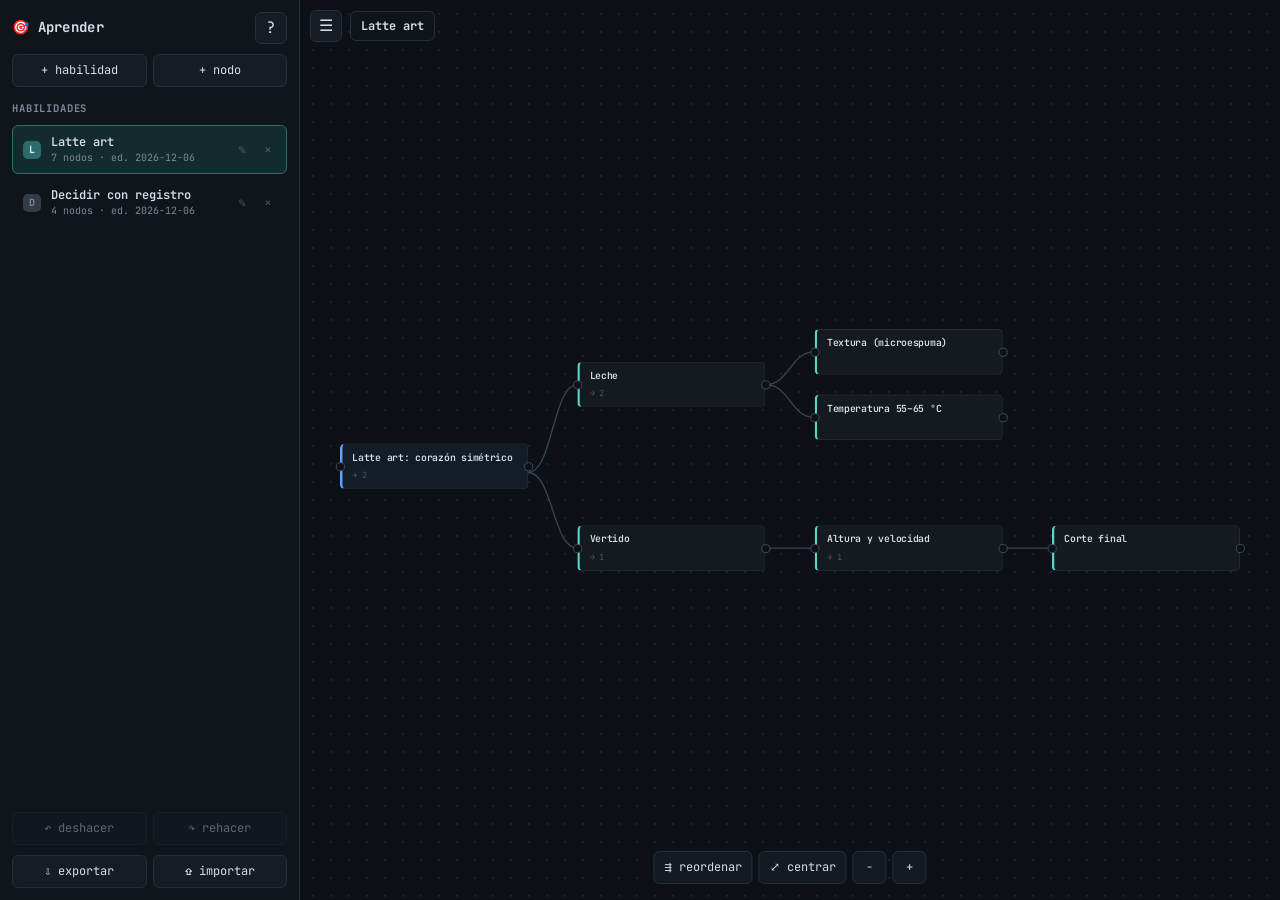
==== aprender/index.html @ 59ca0f67 "Aprender: rehecha como organizador de diagramas estilo Planes Se quita la lógica del método. Panel i" ====
<!doctype html>
<html lang="es">
<head>
<meta charset="utf-8">
<meta name="viewport" content="width=device-width, initial-scale=1, viewport-fit=cover">
<meta name="theme-color" content="#0d1117">
<meta name="description" content="Organizador de diagramas de habilidades">
<title>Aprender</title>
<link rel="preconnect" href="https://fonts.googleapis.com">
<link rel="preconnect" href="https://fonts.gstatic.com" crossorigin>
<link href="https://fonts.googleapis.com/css2?family=JetBrains+Mono:wght@400;500;600;700&display=swap" rel="stylesheet">
<meta name="apple-mobile-web-app-capable" content="yes">
<meta name="mobile-web-app-capable" content="yes">
<meta name="apple-mobile-web-app-title" content="Aprender">
<meta name="apple-mobile-web-app-status-bar-style" content="black-translucent">
<style>
:root {
  --bg: #0d1117; --panel: #10151c; --panel-2: #161c24; --card: #151a21; --input: #0b0f14;
  --line: #262e39; --line-2: #323c49; --text: #d6dde6; --muted: #7d8896; --faint: #4b5563;
  --accent: #58a6ff; --teal: #56d4c4; --danger: #f47067;
  --card-w: 230px; --card-h: 56px;
  color-scheme: dark;
}
* { box-sizing: border-box; -webkit-tap-highlight-color: transparent; }
html, body { margin: 0; height: 100%; }
body { background: var(--bg); color: var(--text); font: 12px/1.4 "JetBrains Mono", ui-monospace, SFMono-Regular, Menlo, monospace; overflow: hidden; }
button, select, input, textarea { font: inherit; color: inherit; }
[hidden] { display: none !important; }

.layout { display: flex; height: 100vh; height: 100dvh; }

/* ---------- panel lateral ---------- */
.side { width: 300px; flex: none; background: var(--panel); border-right: 1px solid var(--line); padding: 12px;
  padding-top: calc(12px + env(safe-area-inset-top, 0px)); display: flex; flex-direction: column; gap: 10px; overflow: hidden; }
.layout.side-collapsed .side { display: none; }
.side-head { display: flex; align-items: center; gap: 8px; }
.brand { font-weight: 700; font-size: 14px; flex: 1; letter-spacing: .02em; }
.row2 { display: grid; grid-template-columns: minmax(0, 1fr) minmax(0, 1fr); gap: 6px; }
.row2 .btn { width: 100%; overflow: hidden; text-overflow: ellipsis; }
.btn { background: var(--panel-2); border: 1px solid var(--line); border-radius: 6px; padding: 7px 10px; cursor: pointer; text-align: center; white-space: nowrap; }
.btn:hover { border-color: var(--line-2); background: #1b222c; }
.btn:disabled { opacity: .4; cursor: default; }
.btn.primary { background: #1f6feb; border-color: #1f6feb; color: #fff; }
.btn.primary.danger { background: #b62324; border-color: #b62324; }
.btn.sq { width: 34px; padding: 7px 0; }
.icon-btn { background: var(--panel-2); border: 1px solid var(--line); border-radius: 6px; width: 32px; height: 32px; cursor: pointer; font-size: 16px; flex: none; }
.sec { color: var(--muted); font-size: 10.5px; font-weight: 700; letter-spacing: .08em; text-transform: uppercase; margin-top: 4px; }

.skills { display: flex; flex-direction: column; gap: 4px; min-height: 80px; flex: 1; overflow-y: auto; }
.skill { display: flex; align-items: center; gap: 10px; padding: 8px 10px; border: 1px solid transparent; border-radius: 6px; cursor: pointer; }
.skill:hover { background: var(--panel-2); }
.skill.active { background: #132a2e; border-color: #2c6b6b; }
.skill .ic { width: 18px; height: 18px; flex: none; border-radius: 5px; display: grid; place-items: center; font-size: 10px; font-weight: 700; background: var(--line-2); color: var(--muted); }
.skill.active .ic { background: #2c6b6b; color: #dff; }
.skill .txt { min-width: 0; flex: 1; }
.skill .name { font-weight: 600; overflow: hidden; text-overflow: ellipsis; white-space: nowrap; }
.skill .sub { color: var(--muted); font-size: 10px; }
.skill .x { opacity: .55; background: none; border: 0; color: var(--muted); cursor: pointer; font-size: 13px; padding: 2px 4px; flex: none; }
.skill:hover .x { opacity: 1; }
.skill .x:hover { color: var(--text); }
.skill .del:hover { color: var(--danger); }
.no-skills { color: var(--muted); padding: 8px 2px; line-height: 1.6; }

/* ---------- lienzo ---------- */
.stage { position: relative; flex: 1; overflow: hidden; }
.canvas { position: absolute; inset: 0; overflow: hidden; touch-action: none; cursor: grab;
  background-color: var(--bg); background-image: radial-gradient(circle, #1c232c 1px, transparent 1.2px); }
.canvas.panning { cursor: grabbing; }
.world { position: absolute; left: 0; top: 0; transform-origin: 0 0; }
.cards { position: absolute; left: 0; top: 0; }
.wires { position: absolute; left: 0; top: 0; width: 1px; height: 1px; overflow: visible; pointer-events: none; }

.topbar { position: absolute; top: calc(10px + env(safe-area-inset-top, 0px)); left: 10px; right: 10px; display: flex; align-items: center; gap: 8px; z-index: 6; pointer-events: none; }
.topbar > * { pointer-events: auto; }
.cur-name { background: rgba(16,21,28,.92); border: 1px solid var(--line); border-radius: 6px; padding: 6px 10px; font-weight: 700; min-width: 0; overflow: hidden; text-overflow: ellipsis; white-space: nowrap; cursor: pointer; }
.topbar .help-btn { margin-left: auto; font-weight: 700; font-size: 14px; }

.wire .line { fill: none; stroke: #3a4452; stroke-width: 1.6; }
.wire .hit { fill: none; stroke: transparent; stroke-width: 16; pointer-events: stroke; cursor: pointer; }
.wire:hover .line { stroke: #6b7788; }
.wire.selected .line { stroke: var(--accent); stroke-width: 2.4; }
.temp { fill: none; stroke: var(--accent); stroke-width: 1.8; stroke-dasharray: 5 4; }

.card { position: absolute; width: var(--card-w); min-height: var(--card-h); background: var(--card); border: 1px solid var(--line);
  border-left: 3px solid var(--teal); border-radius: 6px; padding: 8px 12px 6px 12px; cursor: default; user-select: none; -webkit-user-select: none; }
.card:hover { border-color: var(--line-2); border-left-color: var(--teal); }
.card.root { border-left-color: var(--accent); background: #131c27; }
.card.selected { border-color: var(--accent) !important; box-shadow: 0 0 0 2px rgba(88,166,255,.45) !important; }
.card.drop { border-color: var(--accent) !important; box-shadow: 0 0 0 2px var(--accent) !important; }
.card.dragging { cursor: grabbing; z-index: 5; }
.title { display: block; font-weight: 600; font-size: 12px; line-height: 1.4; min-width: 0; outline: none; overflow-wrap: anywhere; }
.title[contenteditable="true"] { background: var(--input); border-radius: 3px; padding: 0 3px; margin: 0 -3px; box-shadow: 0 0 0 1px var(--accent); cursor: text; user-select: text; -webkit-user-select: text; }
.meta { display: flex; justify-content: flex-end; align-items: center; gap: 8px; margin-top: 5px; font-size: 10.5px; color: var(--muted); height: 16px; }
.meta .kids { margin-right: auto; color: var(--faint); }
.tools { display: flex; gap: 2px; opacity: 0; transition: opacity .1s; }
.card:hover .tools, .card.selected .tools { opacity: 1; }
.tools button { background: none; border: 0; color: var(--muted); cursor: pointer; padding: 0 3px; font-size: 12px; }
.tools button:hover { color: var(--text); }
.tools button[data-act="del"]:hover { color: var(--danger); }
.port { position: absolute; top: 50%; width: 11px; height: 11px; margin-top: -5.5px; border-radius: 50%; background: var(--bg); border: 1.5px solid #4b5563; cursor: crosshair; }
.port::after { content: ""; position: absolute; inset: -9px; border-radius: 50%; }
.port.out { right: -6.5px; }
.port.in { left: -8px; }
.port:hover { border-color: var(--accent); background: var(--accent); }

.empty { position: absolute; inset: 0; display: grid; place-items: center; color: var(--faint); pointer-events: none; text-align: center; padding: 16px; line-height: 1.7; }
.toolbar { position: absolute; bottom: calc(16px + env(safe-area-inset-bottom, 0px)); left: 50%; transform: translateX(-50%); display: flex; gap: 6px; z-index: 3; }
.toolbar .btn { background: #141a22; }
.toolbar .btn.primary { background: #b62324; }
.toast { position: absolute; top: calc(56px + env(safe-area-inset-top, 0px)); left: 50%; transform: translate(-50%, -8px); background: #1f2630; border: 1px solid var(--line-2); border-radius: 6px;
  padding: 7px 12px; opacity: 0; pointer-events: none; transition: opacity .15s, transform .15s; z-index: 7; max-width: calc(100% - 32px); }
.toast.show { opacity: 1; transform: translate(-50%, 0); }

/* ---------- ventanas ---------- */
.ask { position: fixed; inset: 0; z-index: 50; background: rgba(0,0,0,.55); display: flex; align-items: flex-start; justify-content: center; padding: 18vh 16px 16px; }
.ask-box { width: min(400px, 100%); max-height: 76vh; overflow-y: auto; background: var(--panel); border: 1px solid var(--line-2); border-radius: 10px; padding: 16px; display: flex; flex-direction: column; gap: 12px; box-shadow: 0 20px 60px rgba(0,0,0,.5); }
.ask-title { font-weight: 600; line-height: 1.5; }
.ask-text { color: var(--muted); line-height: 1.6; }
.ask input, .ask textarea { background: var(--input); border: 1px solid var(--line-2); border-radius: 6px; padding: 10px; font-size: 16px; width: 100%; }
.ask textarea { min-height: 200px; font-size: 11px; resize: vertical; }
.ask input:focus, .ask textarea:focus { outline: none; border-color: var(--accent); }
.ask-btns { display: flex; justify-content: flex-end; gap: 8px; flex-wrap: wrap; }
.help { margin: 0; padding-left: 0; list-style: none; color: var(--muted); line-height: 1.6; font-size: 11.5px; display: grid; gap: 4px; }
.help b { color: var(--text); }

.only-mobile { display: none; }
@media (max-width: 800px) {
  .only-mobile { display: inline-block; }
  .side { position: fixed; inset: 0; z-index: 10; width: 100%; padding: 14px 16px; padding-top: calc(14px + env(safe-area-inset-top, 0px));
    transform: translateX(-100%); transition: transform .2s; box-shadow: 0 0 40px rgba(0,0,0,.5); }
  .layout.side-collapsed .side { display: flex; }
  .side.open { transform: none; }
  .tools { opacity: 1; }
  .skill .x { opacity: 1; font-size: 15px; padding: 4px 6px; }
  .skill { padding: 11px 10px; }
  .btn { padding: 10px 12px; }
  .btn.sq { width: 42px; }
  .icon-btn { width: 40px; height: 40px; }
  .cur-name { padding: 10px 12px; }
  .tools button { font-size: 15px; padding: 0 6px; }
}
</style>
</head>
<body>
<div class="layout" id="layoutEl">
  <aside class="side" id="side">
    <div class="side-head">
      <span class="brand">🎯 Aprender</span>
      <button class="icon-btn" data-help aria-label="Ayuda" title="Ayuda">?</button>
      <button class="icon-btn only-mobile" id="closeSide" aria-label="Cerrar panel">×</button>
    </div>
    <div class="row2">
      <button class="btn" id="newSkill">+ habilidad</button>
      <button class="btn" id="newNode">+ nodo</button>
    </div>
    <div class="sec">Habilidades</div>
    <div class="skills" id="skills"></div>
    <div class="row2">
      <button class="btn" id="undo" title="Ctrl+Z">↶ deshacer</button>
      <button class="btn" id="redo" title="Ctrl+Y">↷ rehacer</button>
    </div>
    <div class="row2">
      <button class="btn" id="exportBtn">⇩ exportar</button>
      <button class="btn" id="importBtn">⇧ importar</button>
    </div>
  </aside>
  <div class="stage">
    <div class="topbar">
      <button class="icon-btn" id="openSide" aria-label="Mostrar u ocultar el panel" title="Mostrar / ocultar panel">☰</button>
      <span class="cur-name" id="curName" title="Renombrar"></span>
      <button class="icon-btn help-btn only-mobile" data-help aria-label="Ayuda">?</button>
    </div>
    <main class="canvas" id="canvas">
      <div class="world" id="world">
        <svg class="wires" id="wires" xmlns="http://www.w3.org/2000/svg"></svg>
        <div class="cards" id="cards"></div>
      </div>
      <div class="empty" id="empty" hidden><p></p></div>
      <div class="toolbar" id="toolbar">
        <button class="btn" id="layout" title="Acomoda los nodos en columnas según sus conexiones">⇶ reordenar</button>
        <button class="btn" id="fit" title="Ver todo">⤢ centrar</button>
        <button class="btn sq" id="zoomOut" aria-label="Alejar">−</button>
        <button class="btn sq" id="zoomIn" aria-label="Acercar">+</button>
      </div>
      <div class="toolbar" id="wireBar" hidden>
        <button class="btn primary" id="wireDel">× quitar conexión</button>
        <button class="btn" id="wireCancel">cancelar</button>
      </div>
    </main>
    <div class="toast" id="toast"></div>
  </div>
</div>

<div class="ask" id="ask" hidden>
  <div class="ask-box" role="dialog" aria-modal="true" aria-labelledby="askTitle">
    <div class="ask-title" id="askTitle"></div>
    <div class="ask-text" id="askText" hidden></div>
    <input type="text" id="askInput" maxlength="120">
    <textarea id="askArea" readonly hidden></textarea>
    <div class="ask-btns">
      <button type="button" class="btn" id="askCancel">cancelar</button>
      <button type="button" class="btn" id="askAlt" hidden></button>
      <button type="button" class="btn primary" id="askOk">aceptar</button>
    </div>
  </div>
</div>

<div class="ask" id="helpDlg" hidden>
  <div class="ask-box">
    <div class="ask-title">Cómo se usa</div>
    <ul class="help">
      <li>Cada <b>habilidad</b> del panel izquierdo es un diagrama. Tocala para verla.</li>
      <li><b>Nodos</b> = cards. Una línea A → B conecta A con B.</li>
      <li>Arrastrá el <b>puerto ●</b> del borde derecho a otra card = conectarlas · a un lugar vacío = nuevo nodo conectado.</li>
      <li>Arrastrá el <b>puerto de entrada</b> (borde izquierdo) = reconectar a otra card · a vacío = quitar la conexión.</li>
      <li>Tocá una <b>línea</b> = seleccionarla para quitarla.</li>
      <li>Arrastrá la <b>card</b> = moverla · <b>Shift + arrastrar</b> = mover con todo lo que sale de ella.</li>
      <li><b>Doble clic</b> = crear nodo / renombrar · <b>✎</b> renombrar · <b>+</b> nodo conectado · <b>×</b> borrar.</li>
      <li>Arrastrá el fondo = mover · rueda o dos dedos = zoom · <b>⇶ reordenar</b> acomoda todo en columnas.</li>
      <li>Teclado: <b>Tab</b> nuevo nodo conectado · <b>Supr</b> borrar · <b>Enter</b> renombrar · <b>Ctrl+Z / Ctrl+Y</b>.</li>
      <li>Los datos quedan en este navegador. Usá <b>exportar</b> para guardar una copia en JSON.</li>
    </ul>
    <div class="ask-btns"><button type="button" class="btn primary" id="helpClose">entendido</button></div>
  </div>
</div>
<input type="file" id="fileIn" accept="application/json,.json" hidden>

<script>
// Aprender: organizador de diagramas de habilidades (basado en el mapa de Planes).
// Cada habilidad es un lienzo con cards (nodos) y conexiones A→B.
// Los datos quedan en este navegador (localStorage); exportar/importar en JSON.
(function(){
"use strict";

var KEY = "aprender-v2";
var W = 230, H = 56;      // tamaño de la card (igual que --card-w / --card-h)
var GX = 60, GY = 18;     // separación entre columnas / filas al reordenar
var GRID = 10;

var $ = function(id){ return document.getElementById(id); };
var canvas = $("canvas"), world = $("world"), wiresEl = $("wires"), cardsEl = $("cards");

var state = load();
var hist = [], fut = [];
var sel = null;          // {node: id} | {dep: {from, to}}
var els = {};            // id de nodo → elemento de la card
var drag = null, pinch = null, pointers = {}, tempWire = null, editing = null;

// ---------- datos ----------
function uid(){ return Date.now().toString(36) + Math.random().toString(36).slice(2, 7); }

function newSkillObj(name){ return { id: uid(), name: name, updated: Date.now(), nodes: [], deps: [], view: { x: 60, y: 120, z: 1 } }; }

function demo(){
  function sk(name, list, links){
    var s = newSkillObj(name), by = {};
    list.forEach(function(x){ var n = { id: uid(), title: x[1], x: x[2], y: x[3] }; s.nodes.push(n); by[x[0]] = n; });
    links.forEach(function(l){ s.deps.push({ from: by[l[0]].id, to: by[l[1]].id }); });
    return s;
  }
  var latte = sk("Latte art", [
    ["la", "Latte art: corazón simétrico", 0, 140],
    ["le", "Leche", 290, 40], ["ve", "Vertido", 290, 240],
    ["te", "Textura (microespuma)", 580, 0], ["tp", "Temperatura 55–65 °C", 580, 80],
    ["al", "Altura y velocidad", 580, 240], ["co", "Corte final", 870, 240]
  ], [["la","le"],["la","ve"],["le","te"],["le","tp"],["ve","al"],["al","co"]]);
  var dec = sk("Decidir con registro", [
    ["d", "Decidir con registro", 0, 60],
    ["de", "Detectar decisiones importantes", 290, 0], ["fo", "Formato de la predicción", 290, 100],
    ["re", "Revisión mensual", 580, 50]
  ], [["d","de"],["d","fo"],["de","re"],["fo","re"]]);
  return [latte, dec];
}

function load(){
  try {
    var s = JSON.parse(localStorage.getItem(KEY));
    if(s && Array.isArray(s.skills)) return s;
  } catch(e){}
  var skills = demo();
  return { skills: skills, current: skills[0].id };
}
function save(){ try { localStorage.setItem(KEY, JSON.stringify(state)); } catch(e){} }

function cur(){
  for(var i = 0; i < state.skills.length; i++) if(state.skills[i].id === state.current) return state.skills[i];
  return null;
}
function byId(p, id){
  for(var i = 0; i < p.nodes.length; i++) if(p.nodes[i].id === id) return p.nodes[i];
  return null;
}
function prereqs(p, id){ return p.deps.filter(function(d){ return d.to === id; }).map(function(d){ return d.from; }); }
function dependents(p, id){ return p.deps.filter(function(d){ return d.from === id; }).map(function(d){ return d.to; }); }

function reaches(p, a, b){
  var seen = {}, stack = [a];
  while(stack.length){
    var n = stack.pop();
    if(n === b) return true;
    if(seen[n]) continue;
    seen[n] = 1;
    dependents(p, n).forEach(function(x){ stack.push(x); });
  }
  return false;
}
function descendants(p, id){
  var out = {}, stack = [id];
  while(stack.length){
    var n = stack.pop();
    if(out[n]) continue;
    out[n] = 1;
    dependents(p, n).forEach(function(x){ stack.push(x); });
  }
  return Object.keys(out);
}
function addDep(p, from, to){
  if(from === to) return false;
  if(p.deps.some(function(d){ return d.from === from && d.to === to; })){ toast("Esa conexión ya existe"); return false; }
  if(reaches(p, to, from)){ toast("Eso crearía un ciclo"); return false; }
  p.deps.push({ from: from, to: to });
  return true;
}
function removeDep(p, from, to){ p.deps = p.deps.filter(function(d){ return !(d.from === from && d.to === to); }); }

function overlaps(p, x, y, skip){ return p.nodes.some(function(t){ return t.id !== skip && Math.abs(t.x - x) < W && Math.abs(t.y - y) < H + 4; }); }
function freeSpot(p, x, y){ var i = 0; while(overlaps(p, x, y) && i++ < 200) y += H + GY; return { x: x, y: y }; }
function snap(v){ return Math.round(v / GRID) * GRID; }
function makeNode(p, x, y, title){
  var s = freeSpot(p, snap(x), snap(y));
  var t = { id: uid(), title: title || "Nuevo nodo", x: s.x, y: s.y };
  p.nodes.push(t);
  return t;
}
function cardH(id){ var el = els[id]; return (el && el.offsetHeight) || H; }

// ---------- historial ----------
function snapshot(){ return JSON.stringify({ skills: state.skills, current: state.current }); }
function pushHist(s){ hist.push(s || snapshot()); if(hist.length > 200) hist.shift(); fut = []; }
function restore(s){ var o = JSON.parse(s); state.skills = o.skills; state.current = o.current; sel = null; save(); renderAll(); }
function undo(){ if(!hist.length) return; fut.push(snapshot()); restore(hist.pop()); }
function redo(){ if(!fut.length) return; hist.push(snapshot()); restore(fut.pop()); }
function change(fn){
  var before = snapshot(), p = cur();
  if(fn(p) === false) return;
  pushHist(before);
  p = cur();
  if(p) p.updated = Date.now();
  save();
  renderAll();
}

// ---------- vista ----------
function view(){ var p = cur(); return p ? p.view : { x: 0, y: 0, z: 1 }; }
function applyView(){
  var v = view();
  world.style.transform = "translate(" + v.x + "px," + v.y + "px) scale(" + v.z + ")";
  var g = 22 * v.z;
  canvas.style.backgroundSize = g + "px " + g + "px";
  canvas.style.backgroundPosition = v.x + "px " + v.y + "px";
}
function toWorld(cx, cy){ var r = canvas.getBoundingClientRect(), v = view(); return { x: (cx - r.left - v.x) / v.z, y: (cy - r.top - v.y) / v.z }; }
function zoomAt(cx, cy, factor){
  var p = cur(); if(!p) return;
  var v = p.view, r = canvas.getBoundingClientRect();
  var nz = Math.min(2.5, Math.max(0.2, v.z * factor));
  var sx = cx - r.left, sy = cy - r.top;
  v.x = sx - (sx - v.x) * nz / v.z;
  v.y = sy - (sy - v.y) * nz / v.z;
  v.z = nz;
  applyView();
  saveSoon();
}
var saveTimer;
function saveSoon(){ clearTimeout(saveTimer); saveTimer = setTimeout(save, 300); }
function fit(){
  var p = cur(); if(!p || !p.nodes.length) return;
  var r = canvas.getBoundingClientRect();
  var minX = Infinity, minY = Infinity, maxX = -Infinity, maxY = -Infinity;
  p.nodes.forEach(function(t){
    minX = Math.min(minX, t.x); minY = Math.min(minY, t.y);
    maxX = Math.max(maxX, t.x + W); maxY = Math.max(maxY, t.y + cardH(t.id));
  });
  var pad = 40;
  var z = Math.min(1.2, (r.width - pad * 2) / (maxX - minX), (r.height - pad * 2 - 110) / (maxY - minY));
  z = Math.max(0.45, z);   // en pantallas chicas mejor legible que completo
  p.view.z = z;
  // si no entra a lo ancho, arranca desde la izquierda (donde empieza el diagrama)
  p.view.x = Math.max(pad - minX * z, (r.width - (maxX - minX) * z) / 2 - minX * z);
  p.view.y = (r.height - (maxY - minY) * z) / 2 - minY * z;
  applyView();
  save();
}

// ---------- reordenar (auto-layout) ----------
function layout(p){
  var level = {}, order = [], indeg = {};
  p.nodes.forEach(function(t){ indeg[t.id] = 0; level[t.id] = 0; });
  p.deps.forEach(function(d){ if(indeg[d.to] !== undefined) indeg[d.to]++; });
  var queue = p.nodes.filter(function(t){ return !indeg[t.id]; })
    .sort(function(a, b){ return a.y - b.y || a.x - b.x; }).map(function(t){ return t.id; });
  while(queue.length){
    var n = queue.shift();
    order.push(n);
    dependents(p, n).forEach(function(k){
      level[k] = Math.max(level[k], level[n] + 1);
      if(--indeg[k] === 0) queue.push(k);
    });
  }
  var cols = [];
  order.forEach(function(id){ (cols[level[id]] = cols[level[id]] || []).push(id); });
  // Cada columna se ordena por la fila promedio de lo que la conecta (baricentro), así se cruzan poco.
  var row = {}, rootRow = 0;
  cols.forEach(function(col, li){
    var items = col.map(function(id){
      var pre = prereqs(p, id).filter(function(x){ return row[x] !== undefined; });
      var want = pre.length ? pre.reduce(function(s, x){ return s + row[x]; }, 0) / pre.length : null;
      return { id: id, want: want, y: byId(p, id).y };
    });
    if(li === 0){
      items.forEach(function(it){ row[it.id] = rootRow; rootRow += Math.max(1, branchWidth(p, it.id)); });
      return;
    }
    items.sort(function(a, b){ return a.want - b.want || a.y - b.y; });
    var last = -Infinity;
    items.forEach(function(it){ var r = Math.max(Math.round(it.want * 2) / 2, last + 1); row[it.id] = r; last = r; });
  });
  var pitch = Math.max.apply(null, [H].concat(p.nodes.map(function(t){ return cardH(t.id); }))) + GY;
  var x0 = Infinity, y0 = Infinity;
  p.nodes.forEach(function(t){ x0 = Math.min(x0, t.x); y0 = Math.min(y0, t.y); });
  p.nodes.forEach(function(t){ t.x = snap(x0 + level[t.id] * (W + GX)); t.y = snap(y0 + row[t.id] * pitch); });
}
function branchWidth(p, id){
  var depth = {}, count = {};
  (function walk(n, d){
    if(depth[n] !== undefined && depth[n] >= d) return;
    depth[n] = d;
    dependents(p, n).forEach(function(k){ walk(k, d + 1); });
  })(id, 0);
  Object.keys(depth).forEach(function(k){ count[depth[k]] = (count[depth[k]] || 0) + 1; });
  return Math.max.apply(null, Object.keys(count).map(function(k){ return count[k]; }));
}

// ---------- dibujo ----------
function isSelNode(id){ return sel && sel.node === id; }
function isSelDep(d){ return sel && sel.dep && sel.dep.from === d.from && sel.dep.to === d.to; }

function renderAll(){
  renderSkills();
  renderCards();
  renderWires();
  applyView();
  var p = cur();
  $("undo").disabled = !hist.length;
  $("redo").disabled = !fut.length;
  $("newNode").disabled = !p;
  $("layout").disabled = $("fit").disabled = !p || !p.nodes.length;
  $("curName").textContent = p ? p.name : "";
  $("curName").hidden = !p;
  renderWireBar();
}

function renderCards(){
  var p = cur();
  cardsEl.innerHTML = "";
  els = {};
  $("empty").hidden = !!(p && p.nodes.length);
  $("empty").firstElementChild.textContent = p
    ? "Doble clic (o «+ nodo») para crear el primer nodo."
    : "Creá una habilidad con «+ habilidad».";
  if(!p) return;
  p.nodes.forEach(function(t){
    var kids = dependents(p, t.id).length;
    var c = document.createElement("div");
    c.className = "card" + (!prereqs(p, t.id).length && kids ? " root" : "") + (isSelNode(t.id) ? " selected" : "");
    c.dataset.id = t.id;
    c.style.left = t.x + "px";
    c.style.top = t.y + "px";
    c.innerHTML =
      '<span class="port in" data-port="in" title="Arrastrá para reconectar o quitar la conexión"></span>' +
      '<span class="title"></span>' +
      '<div class="meta">' + (kids ? '<span class="kids" title="Nodos conectados">→ ' + kids + '</span>' : '') +
        '<span class="tools"><button data-act="edit" title="Renombrar">✎</button><button data-act="child" title="Nuevo nodo conectado (Tab)">+</button><button data-act="del" title="Borrar (Supr)">×</button></span>' +
      '</div>' +
      '<span class="port out" data-port="out" title="Arrastrá para conectar"></span>';
    c.querySelector(".title").textContent = t.title;
    c.title = t.title;
    cardsEl.appendChild(c);
    els[t.id] = c;
  });
}

function wirePath(x1, y1, x2, y2){
  var dx = Math.max(30, Math.abs(x2 - x1) / 2);
  return "M" + x1 + "," + y1 + " C" + (x1 + dx) + "," + y1 + " " + (x2 - dx) + "," + y2 + " " + x2 + "," + y2;
}
function renderWires(){
  var p = cur(), html = "";
  if(p){
    p.deps.forEach(function(d){
      if(drag && drag.kind === "wire" && drag.hide && drag.hide.from === d.from && drag.hide.to === d.to) return;
      var a = byId(p, d.from), b = byId(p, d.to);
      if(!a || !b) return;
      var path = wirePath(a.x + W, a.y + cardH(a.id) / 2, b.x, b.y + cardH(b.id) / 2);
      html += '<g class="wire' + (isSelDep(d) ? " selected" : "") + '" data-from="' + d.from + '" data-to="' + d.to + '"><path class="hit" d="' + path + '"/><path class="line" d="' + path + '"/></g>';
    });
  }
  if(tempWire) html += '<path class="temp" d="' + tempWire + '"/>';
  wiresEl.innerHTML = html;
}
function renderWireBar(){
  var on = !!(sel && sel.dep);
  $("wireBar").hidden = !on;
  $("toolbar").hidden = on;
}

// ---------- panel lateral: habilidades ----------
function renderSkills(){
  var list = $("skills");
  list.innerHTML = "";
  if(!state.skills.length){ list.innerHTML = '<div class="no-skills">Todavía no hay habilidades.<br>Creá una con «+ habilidad».</div>'; return; }
  state.skills.slice().sort(function(a, b){ return b.updated - a.updated; }).forEach(function(p){
    var el = document.createElement("div");
    el.className = "skill" + (p.id === state.current ? " active" : "");
    el.innerHTML = '<span class="ic"></span><div class="txt"><div class="name"></div>' +
      '<div class="sub">' + p.nodes.length + " nodo" + (p.nodes.length === 1 ? "" : "s") + " · ed. " + new Date(p.updated).toISOString().slice(0, 10) + "</div></div>" +
      '<button class="x ren" title="Renombrar">✎</button><button class="x del" title="Borrar">×</button>';
    el.querySelector(".ic").textContent = (p.name.trim()[0] || "?").toUpperCase();
    el.querySelector(".name").textContent = p.name;
    el.addEventListener("click", function(e){
      if(e.target.closest(".ren")){ renameSkill(p); return; }
      if(e.target.closest(".del")){
        ask({ title: "¿Borrar la habilidad «" + p.name + "» y todo su diagrama?", ok: "borrar", danger: true }, function(){
          change(function(){
            state.skills = state.skills.filter(function(x){ return x.id !== p.id; });
            if(state.current === p.id) state.current = state.skills[0] ? state.skills[0].id : null;
          });
        });
        return;
      }
      closeSideMobile();
      if(state.current !== p.id){ state.current = p.id; sel = null; save(); renderAll(); if(!p.fitted){ p.fitted = true; fit(); } }
    });
    el.addEventListener("dblclick", function(e){ if(!e.target.closest(".x")) renameSkill(p); });
    list.appendChild(el);
  });
}
function newSkill(){
  closeSideMobile();
  ask({ title: "Nueva habilidad", input: "", placeholder: "Ej. Latte art, Inglés oral, Dibujo", ok: "crear" }, function(name){
    change(function(){
      var p = newSkillObj(name);
      p.fitted = true;
      state.skills.push(p);
      state.current = p.id;
      var r = canvas.getBoundingClientRect(), v = p.view;
      var t = makeNode(p, (r.width / 2 - v.x) / v.z - W / 2, (r.height / 2 - v.y) / v.z - H / 2, name);
      sel = { node: t.id };
    });
  });
}
function renameSkill(p){
  ask({ title: "Renombrar habilidad", input: p.name, ok: "guardar" }, function(name){
    if(name !== p.name) change(function(){ p.name = name; });
  });
}

// ---------- edición del título ----------
function startEdit(id){
  var c = els[id], span = c && c.querySelector(".title");
  if(!span) return;
  var p = cur(), t = byId(p, id);
  editing = id;
  span.contentEditable = "true";
  span.focus();
  var r = document.createRange(); r.selectNodeContents(span);
  var s = getSelection(); s.removeAllRanges(); s.addRange(r);
  var done = false;
  function finish(ok){
    if(done) return; done = true;
    editing = null;
    var v = span.textContent.replace(/\s+/g, " ").trim();
    span.contentEditable = "false";
    if(ok && v && v !== t.title) change(function(){ t.title = v; });
    else { renderCards(); renderWires(); }
  }
  span.addEventListener("keydown", function(e){
    e.stopPropagation();
    if(e.key === "Enter"){ e.preventDefault(); finish(true); }
    else if(e.key === "Escape"){ e.preventDefault(); finish(false); }
  });
  span.addEventListener("blur", function(){ finish(true); });
}

// ---------- acciones ----------
function select(s){
  sel = s;
  Object.keys(els).forEach(function(k){ els[k].classList.toggle("selected", isSelNode(k)); });
  renderWires();
  renderWireBar();
}
function newChild(id){
  var p = cur(), parent = byId(p, id); if(!parent) return;
  var t;
  change(function(){
    var ys = dependents(p, id).map(function(k){ return byId(p, k).y; });
    var y = ys.length ? Math.max.apply(null, ys) + H + GY : parent.y;
    t = makeNode(p, parent.x + W + GX, y);
    p.deps.push({ from: id, to: t.id });
    sel = { node: t.id };
  });
  if(t){ ensureVisible(t); startEdit(t.id); }
}
function deleteSelected(){
  if(!sel) return;
  if(sel.node){
    var id = sel.node;
    change(function(p){
      p.nodes = p.nodes.filter(function(t){ return t.id !== id; });
      p.deps = p.deps.filter(function(d){ return d.from !== id && d.to !== id; });
      sel = null;
    });
  } else if(sel.dep){
    var d = sel.dep;
    change(function(p){ removeDep(p, d.from, d.to); sel = null; });
    toast("Conexión quitada");
  }
}
function ensureVisible(t){
  var r = canvas.getBoundingClientRect(), v = view();
  var sx = t.x * v.z + v.x, sy = t.y * v.z + v.y, m = 40;
  if(sx < m) v.x += m - sx;
  if(sx + W * v.z > r.width - m) v.x -= sx + W * v.z - (r.width - m);
  if(sy < m + 50) v.y += m + 50 - sy;
  if(sy + H * v.z > r.height - 80) v.y -= sy + H * v.z - (r.height - 80);
  applyView();
}
var toastTimer;
function toast(msg){
  var el = $("toast");
  el.textContent = msg;
  el.classList.add("show");
  clearTimeout(toastTimer);
  toastTimer = setTimeout(function(){ el.classList.remove("show"); }, 2200);
}

// ---------- puntero: mover, conectar, pan, pinch ----------
var lastTap = null;   // doble toque en el celular (dblclick no siempre llega)
canvas.addEventListener("pointerdown", function(e){
  if(e.button !== 0 && e.pointerType === "mouse") return;
  var p = cur(); if(!p) return;
  if(editing){ if(!e.target.closest(".title[contenteditable=true]")) document.activeElement.blur(); else return; }
  pointers[e.pointerId] = { x: e.clientX, y: e.clientY };
  var ids = Object.keys(pointers);
  if(ids.length === 2){
    var a = pointers[ids[0]], b = pointers[ids[1]];
    pinch = { d: Math.hypot(a.x - b.x, a.y - b.y) };
    drag = null; tempWire = null; renderWires();
    return;
  }
  var t = e.target;
  if(t.closest("[data-act]") || t.closest(".toolbar")) return;
  var card = t.closest(".card"), port = t.closest(".port"), wire = t.closest(".wire");
  var base = { sx: e.clientX, sy: e.clientY, moved: false, before: snapshot() };
  if(port && card){
    var id = card.dataset.id;
    if(port.dataset.port === "out") drag = Object.assign(base, { kind: "wire", from: id });
    else {
      var inc = prereqs(p, id);
      if(!inc.length) drag = moveDrag(base, id, e.shiftKey);
      else drag = Object.assign(base, { kind: "wire", from: inc[inc.length - 1], hide: { from: inc[inc.length - 1], to: id } });
    }
  } else if(card){
    drag = moveDrag(base, card.dataset.id, e.shiftKey);
    if(!isSelNode(card.dataset.id)) select({ node: card.dataset.id });
  } else if(wire){
    select({ dep: { from: wire.dataset.from, to: wire.dataset.to } });
    return;
  } else {
    var v = view();
    drag = Object.assign(base, { kind: "pan", vx: v.x, vy: v.y });
  }
  canvas.setPointerCapture(e.pointerId);
});
function moveDrag(base, id, subtree){
  var p = cur();
  var ids = subtree ? descendants(p, id) : [id];
  return Object.assign(base, { kind: "move", id: id, items: ids.map(function(k){ var t = byId(p, k); return { t: t, x: t.x, y: t.y }; }) });
}
canvas.addEventListener("pointermove", function(e){
  if(pointers[e.pointerId]) pointers[e.pointerId] = { x: e.clientX, y: e.clientY };
  if(pinch){
    var ids = Object.keys(pointers);
    if(ids.length < 2) return;
    var a = pointers[ids[0]], b = pointers[ids[1]];
    var d = Math.hypot(a.x - b.x, a.y - b.y);
    if(pinch.d) zoomAt((a.x + b.x) / 2, (a.y + b.y) / 2, d / pinch.d);
    pinch.d = d;
    return;
  }
  if(!drag) return;
  var dx = e.clientX - drag.sx, dy = e.clientY - drag.sy;
  if(!drag.moved){
    if(Math.hypot(dx, dy) < 5) return;
    drag.moved = true;
    if(drag.kind === "pan") canvas.classList.add("panning");
    if(drag.kind === "move") drag.items.forEach(function(it){ var c = els[it.t.id]; if(c) c.classList.add("dragging"); });
  }
  var v = view();
  if(drag.kind === "pan"){ v.x = drag.vx + dx; v.y = drag.vy + dy; applyView(); }
  else if(drag.kind === "move"){
    drag.items.forEach(function(it){
      it.t.x = snap(it.x + dx / v.z); it.t.y = snap(it.y + dy / v.z);
      var c = els[it.t.id]; if(c){ c.style.left = it.t.x + "px"; c.style.top = it.t.y + "px"; }
    });
    renderWires();
  } else if(drag.kind === "wire"){
    var a2 = byId(cur(), drag.from), w = toWorld(e.clientX, e.clientY);
    var target = dropTarget(e, drag.from);
    if(target){ var tt = byId(cur(), target); w = { x: tt.x, y: tt.y + cardH(tt.id) / 2 }; }
    tempWire = wirePath(a2.x + W, a2.y + cardH(a2.id) / 2, w.x, w.y);
    Object.keys(els).forEach(function(k){ els[k].classList.toggle("drop", k === target); });
    renderWires();
  }
});
function dropTarget(e, from){
  var el = document.elementFromPoint(e.clientX, e.clientY);
  var c = el && el.closest(".card");
  return c && c.dataset.id !== from ? c.dataset.id : null;
}
function endPointer(e){
  delete pointers[e.pointerId];
  if(pinch){ if(Object.keys(pointers).length < 2){ pinch = null; save(); } return; }
  if(!drag) return;
  var d = drag, p = cur();
  drag = null;
  canvas.classList.remove("panning");
  if(e.type === "pointercancel"){ tempWire = null; renderAll(); return; }
  if(d.kind === "pan"){
    if(d.moved) save(); else if(sel) select(null);
  } else if(d.kind === "move"){
    if(d.moved){ pushHist(d.before); p.updated = Date.now(); save(); renderAll(); }
    else if(e.pointerType !== "mouse"){
      // doble toque en una card = renombrar
      var now = Date.now();
      if(lastTap && lastTap.id === d.id && now - lastTap.t < 350){ lastTap = null; startEdit(d.id); }
      else lastTap = { id: d.id, t: now };
    }
  } else if(d.kind === "wire"){
    tempWire = null;
    var target = d.moved ? dropTarget(e, d.from) : null;
    if(d.hide){
      if(!d.moved || target === d.hide.to){ renderAll(); return; }
      pushHist(d.before);
      removeDep(p, d.hide.from, d.hide.to);
      if(target){ if(!addDep(p, d.from, target)) p.deps.push(d.hide); }
      else toast("Conexión quitada");
      p.updated = Date.now(); save(); renderAll();
    } else if(target){
      change(function(){ return addDep(p, d.from, target); });
      renderAll();
    } else if(d.moved){
      var w = toWorld(e.clientX, e.clientY), t;
      change(function(){
        t = makeNode(p, w.x, w.y - H / 2);
        p.deps.push({ from: d.from, to: t.id });
        sel = { node: t.id };
      });
      startEdit(t.id);
    } else renderAll();
  }
}
canvas.addEventListener("pointerup", endPointer);
canvas.addEventListener("pointercancel", endPointer);

canvas.addEventListener("click", function(e){
  var b = e.target.closest("[data-act]"); if(!b) return;
  var id = b.closest(".card").dataset.id, act = b.dataset.act;
  if(act === "edit"){ select({ node: id }); startEdit(id); }
  else if(act === "child") newChild(id);
  else if(act === "del"){
    var p = cur(), t = byId(p, id), k = dependents(p, id).length;
    sel = { node: id };
    if(k) ask({ title: "¿Borrar «" + t.title + "»? Los " + k + " nodo(s) conectados quedan sueltos.", ok: "borrar", danger: true }, deleteSelected);
    else deleteSelected();
  }
});
canvas.addEventListener("dblclick", function(e){
  var p = cur(); if(!p) return;
  var el = document.elementFromPoint(e.clientX, e.clientY) || e.target;
  if(el.closest("[data-act]") || el.closest(".toolbar") || el.closest(".port")) return;
  var card = el.closest(".card");
  if(card){ startEdit(card.dataset.id); return; }
  if(el.closest(".wire")) return;
  var w = toWorld(e.clientX, e.clientY), t;
  change(function(){ t = makeNode(p, w.x - W / 2, w.y - H / 2); sel = { node: t.id }; });
  startEdit(t.id);
});
canvas.addEventListener("wheel", function(e){
  e.preventDefault();
  if(!cur()) return;
  zoomAt(e.clientX, e.clientY, Math.exp(-e.deltaY * (e.ctrlKey ? 0.01 : 0.0015)));
}, { passive: false });

// ---------- teclado ----------
document.addEventListener("keydown", function(e){
  var tg = e.target;
  if(!$("ask").hidden || !$("helpDlg").hidden) return;
  if(editing || tg.isContentEditable || /^(INPUT|SELECT|TEXTAREA)$/.test(tg.tagName)) return;
  var mod = e.ctrlKey || e.metaKey, k = e.key.toLowerCase();
  if(mod && k === "z" && !e.shiftKey){ e.preventDefault(); undo(); }
  else if(mod && (k === "y" || (k === "z" && e.shiftKey))){ e.preventDefault(); redo(); }
  else if(mod) return;
  else if(k === "delete" || k === "backspace"){ e.preventDefault(); deleteSelected(); }
  else if((k === "enter" || k === "f2") && sel && sel.node){ e.preventDefault(); startEdit(sel.node); }
  else if(k === "tab" && sel && sel.node){ e.preventDefault(); newChild(sel.node); }
  else if(k === "escape") select(null);
});

// ---------- ventana propia (reemplaza prompt/confirm, que muchos celulares bloquean) ----------
function ask(o, onOk){
  var box = $("ask"), input = $("askInput"), area = $("askArea");
  $("askTitle").textContent = o.title;
  $("askText").hidden = !o.text; $("askText").textContent = o.text || "";
  input.hidden = o.input === undefined;
  input.value = o.input || "";
  input.placeholder = o.placeholder || "";
  area.hidden = o.area === undefined; area.value = o.area || "";
  $("askOk").textContent = o.ok || "aceptar";
  $("askOk").classList.toggle("danger", !!o.danger);
  $("askCancel").textContent = o.cancel || "cancelar";
  $("askAlt").hidden = !o.alt; $("askAlt").textContent = o.alt ? o.alt.label : "";
  box.hidden = false;
  setTimeout(function(){ if(input.hidden) $("askOk").focus(); else { input.focus(); input.select(); } }, 30);
  function close(){ box.hidden = true; $("askOk").onclick = $("askCancel").onclick = $("askAlt").onclick = box.onclick = box.onkeydown = null; }
  function accept(){
    var v = input.value.replace(/\s+/g, " ").trim();
    if(!input.hidden && !v){ input.focus(); return; }
    close();
    onOk(v);
  }
  $("askOk").onclick = accept;
  $("askCancel").onclick = close;
  $("askAlt").onclick = function(){ close(); o.alt.fn(); };
  box.onclick = function(e){ if(e.target === box) close(); };
  box.onkeydown = function(e){
    if(e.key === "Escape"){ e.preventDefault(); close(); }
    else if(e.key === "Enter" && e.target === input){ e.preventDefault(); accept(); }
  };
}

// ---------- exportar / importar ----------
function exportJSON(){
  var json = JSON.stringify({ app: "aprender", version: 2, skills: state.skills }, null, 2);
  var inFrame = true; try { inFrame = window.self !== window.top; } catch(e){}
  if(!inFrame){
    var url = URL.createObjectURL(new Blob([json], { type: "application/json" })), a = document.createElement("a");
    a.href = url; a.download = "aprender-" + new Date().toISOString().slice(0, 10) + ".json";
    document.body.appendChild(a); a.click(); a.remove();
    setTimeout(function(){ URL.revokeObjectURL(url); }, 1000);
    toast("JSON exportado");
    return;
  }
  // dentro de otra página no se puede descargar: mostrar el texto para copiar
  ask({ title: "Exportar", text: "Copiá este texto y guardalo en un archivo .json.", area: json, ok: "copiar", cancel: "cerrar" }, function(){
    if(navigator.clipboard) navigator.clipboard.writeText(json).then(function(){ toast("Copiado"); }, function(){ toast("Seleccioná el texto y copialo a mano"); });
  });
}
$("fileIn").addEventListener("change", function(e){
  var f = e.target.files[0]; e.target.value = "";
  if(!f) return;
  f.text().then(function(txt){
    var data;
    try { data = JSON.parse(txt); if(!data || !Array.isArray(data.skills)) throw 0; }
    catch(err){ toast("Ese archivo no es un JSON de Aprender"); return; }
    var ok = data.skills.filter(function(s){ return s && Array.isArray(s.nodes) && Array.isArray(s.deps); }).map(function(s){
      s.id = s.id || uid(); s.name = s.name || "Sin nombre"; s.updated = s.updated || Date.now(); s.view = s.view || { x: 60, y: 120, z: 1 }; return s;
    });
    function apply(replace){
      change(function(){
        if(replace) state.skills = ok;
        else {
          var ids = {}; ok.forEach(function(s){ ids[s.id] = 1; });
          state.skills = state.skills.filter(function(s){ return !ids[s.id]; }).concat(ok);
        }
        state.current = ok[0] ? ok[0].id : state.current;
        sel = null;
      });
      toast("Importadas " + ok.length + " habilidades");
    }
    ask({ title: "Importar " + ok.length + " habilidad(es)", text: "¿Las sumás a las que tenés o reemplazás todo?", ok: "sumar",
          alt: { label: "reemplazar todo", fn: function(){ apply(true); } } }, function(){ apply(false); });
  });
});

// ---------- botones ----------
$("newSkill").addEventListener("click", newSkill);
$("newNode").addEventListener("click", function(){
  var p = cur(); if(!p) return;
  closeSideMobile();
  var r = canvas.getBoundingClientRect();
  var c = toWorld(r.left + r.width / 2, r.top + r.height / 2), t;
  change(function(){ t = makeNode(p, c.x - W / 2, c.y - H / 2); sel = { node: t.id }; });
  startEdit(t.id);
});
$("undo").addEventListener("click", undo);
$("redo").addEventListener("click", redo);
$("exportBtn").addEventListener("click", exportJSON);
$("importBtn").addEventListener("click", function(){ $("fileIn").click(); });
$("layout").addEventListener("click", function(){
  change(function(p){ if(!p || !p.nodes.length) return false; layout(p); });
  fit();
});
$("fit").addEventListener("click", fit);
$("zoomIn").addEventListener("click", function(){ var r = canvas.getBoundingClientRect(); zoomAt(r.left + r.width / 2, r.top + r.height / 2, 1.2); });
$("zoomOut").addEventListener("click", function(){ var r = canvas.getBoundingClientRect(); zoomAt(r.left + r.width / 2, r.top + r.height / 2, 1 / 1.2); });
$("wireDel").addEventListener("click", deleteSelected);
$("wireCancel").addEventListener("click", function(){ select(null); });
$("curName").addEventListener("click", function(){ var p = cur(); if(p) renameSkill(p); });
Array.prototype.forEach.call(document.querySelectorAll("[data-help]"), function(b){
  b.addEventListener("click", function(){ closeSideMobile(); $("helpDlg").hidden = false; });
});
$("helpClose").addEventListener("click", function(){ $("helpDlg").hidden = true; });
$("helpDlg").addEventListener("click", function(e){ if(e.target === e.currentTarget) e.currentTarget.hidden = true; });

function isMobile(){ return matchMedia("(max-width: 800px)").matches; }
function closeSideMobile(){ $("side").classList.remove("open"); }
// En el celular ☰ abre el panel en pantalla completa; en la compu lo pliega o despliega.
function applySide(){ $("layoutEl").classList.toggle("side-collapsed", !!state.sideCollapsed); }
$("openSide").addEventListener("click", function(){
  if(isMobile()){ $("side").classList.add("open"); return; }
  state.sideCollapsed = !state.sideCollapsed;
  applySide(); save();
});
$("closeSide").addEventListener("click", closeSideMobile);

applySide();
renderAll();
var first = cur();
if(first && !first.fitted){ first.fitted = true; fit(); }
})();
</script>
</body>
</html>
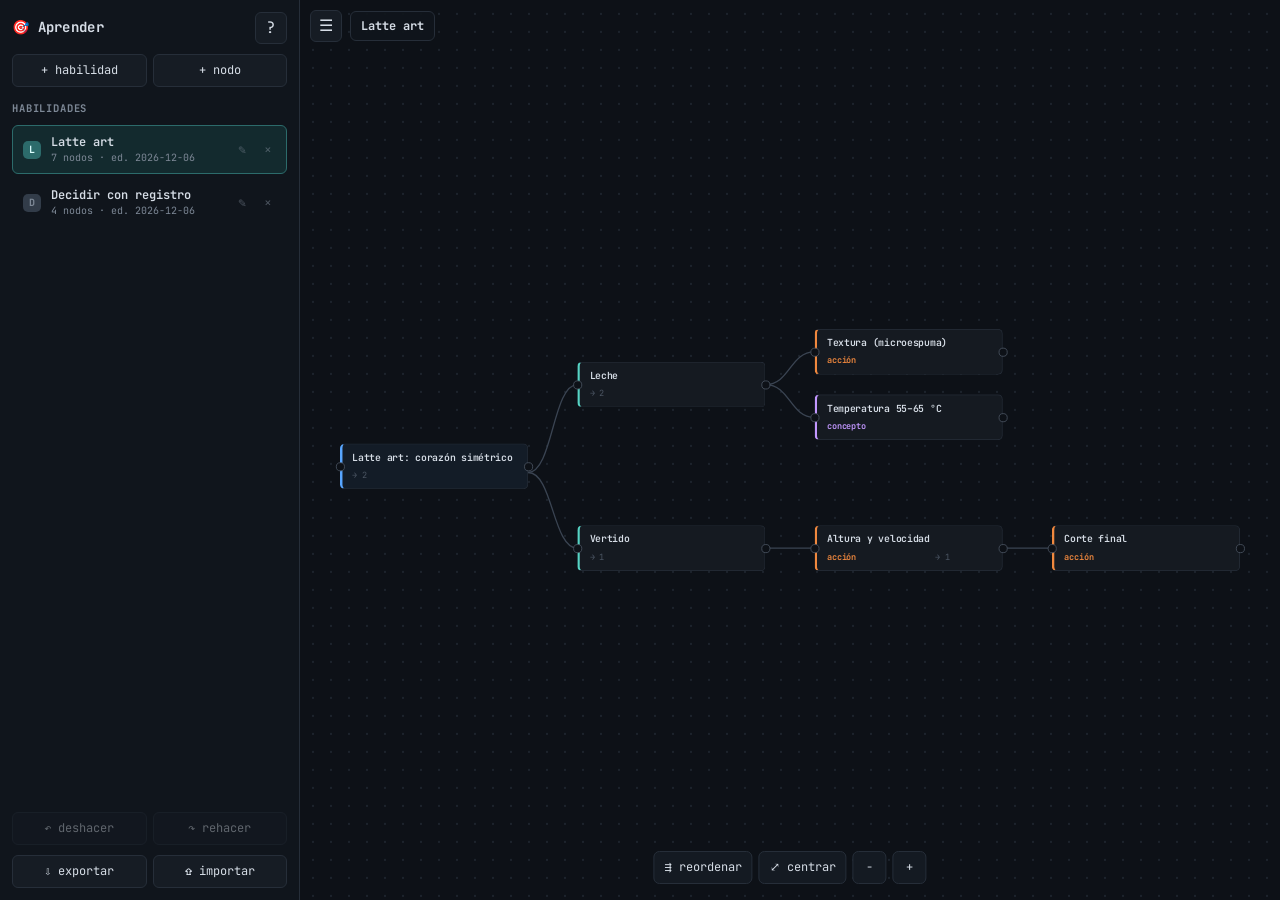
==== commit 943c99b8: "Aprender: menú en diagonal al tocar un nodo, con la opción Tipo Tipos: concepto (entender o recordar" ====
--- a/aprender/index.html
+++ b/aprender/index.html
@@ -18,6 +18,7 @@
   --bg: #0d1117; --panel: #10151c; --panel-2: #161c24; --card: #151a21; --input: #0b0f14;
   --line: #262e39; --line-2: #323c49; --text: #d6dde6; --muted: #7d8896; --faint: #4b5563;
   --accent: #58a6ff; --teal: #56d4c4; --danger: #f47067;
+  --concepto: #c297ff; --accion: #f0883e;
   --card-w: 230px; --card-h: 56px;
   color-scheme: dark;
 }
@@ -103,6 +104,30 @@
 .port.in { left: -8px; }
 .port:hover { border-color: var(--accent); background: var(--accent); }
 
+/* tipos */
+.card.t-concepto, .card.t-concepto:hover { border-left-color: var(--concepto); }
+.card.t-accion, .card.t-accion:hover { border-left-color: var(--accion); }
+.meta .type { margin-right: auto; font-weight: 600; }
+.meta .type + .kids { margin-right: 0; }
+.t-concepto .meta .type { color: var(--concepto); }
+.t-accion .meta .type { color: var(--accion); }
+
+/* menú del nodo: botones en diagonal al costado de la card */
+.nmenu { position: absolute; left: 0; top: 0; width: 0; height: 0; z-index: 4; }
+.nm-item { position: absolute; display: flex; align-items: center; gap: 8px; white-space: nowrap;
+  background: #1a222d; border: 1px solid var(--line-2); border-radius: 999px; padding: 7px 14px 7px 10px; cursor: pointer;
+  box-shadow: 0 6px 18px rgba(0,0,0,.45); font-weight: 600; transform-origin: left center;
+  animation: nm-in .16s ease-out both; animation-delay: calc(var(--i) * 40ms); }
+.nmenu.flip .nm-item { transform: translateX(-100%); transform-origin: right center; animation-name: nm-in-flip; }
+.nm-item:hover { border-color: var(--accent); }
+.nm-item .dot { width: 10px; height: 10px; border-radius: 50%; background: var(--c, var(--faint)); flex: none; }
+.nm-item small { color: var(--muted); font-weight: 400; }
+.nm-item.on { border-color: var(--c, var(--accent)); background: color-mix(in srgb, var(--c, var(--accent)) 16%, #1a222d); }
+.nm-item.back { color: var(--muted); font-weight: 400; }
+@keyframes nm-in { from { opacity: 0; translate: -10px 6px; } to { opacity: 1; translate: 0 0; } }
+@keyframes nm-in-flip { from { opacity: 0; translate: 10px 6px; } to { opacity: 1; translate: 0 0; } }
+@media (prefers-reduced-motion: reduce) { .nm-item { animation: none; } }
+
 .empty { position: absolute; inset: 0; display: grid; place-items: center; color: var(--faint); pointer-events: none; text-align: center; padding: 16px; line-height: 1.7; }
 .toolbar { position: absolute; bottom: calc(16px + env(safe-area-inset-bottom, 0px)); left: 50%; transform: translateX(-50%); display: flex; gap: 6px; z-index: 3; }
 .toolbar .btn { background: #141a22; }
@@ -138,6 +163,7 @@
   .icon-btn { width: 40px; height: 40px; }
   .cur-name { padding: 10px 12px; }
   .tools button { font-size: 15px; padding: 0 6px; }
+  .nm-item { padding: 10px 16px 10px 12px; font-size: 13px; }
 }
 </style>
 </head>
@@ -175,6 +201,7 @@
         <svg class="wires" id="wires" xmlns="http://www.w3.org/2000/svg"></svg>
         <div class="cards" id="cards"></div>
       </div>
+      <div class="nmenu" id="nmenu" hidden></div>
       <div class="empty" id="empty" hidden><p></p></div>
       <div class="toolbar" id="toolbar">
         <button class="btn" id="layout" title="Acomoda los nodos en columnas según sus conexiones">⇶ reordenar</button>
@@ -213,6 +240,7 @@
       <li><b>Nodos</b> = cards. Una línea A → B conecta A con B.</li>
       <li>Arrastrá el <b>puerto ●</b> del borde derecho a otra card = conectarlas · a un lugar vacío = nuevo nodo conectado.</li>
       <li>Arrastrá el <b>puerto de entrada</b> (borde izquierdo) = reconectar a otra card · a vacío = quitar la conexión.</li>
+      <li>Tocá una <b>card</b> = se abre su menú al costado. <b>Tipo</b>: <b style="color:var(--concepto)">concepto</b> (algo para entender o recordar) o <b style="color:var(--accion)">acción</b> (algo para poder hacer, se entrena repitiendo).</li>
       <li>Tocá una <b>línea</b> = seleccionarla para quitarla.</li>
       <li>Arrastrá la <b>card</b> = moverla · <b>Shift + arrastrar</b> = mover con todo lo que sale de ella.</li>
       <li><b>Doble clic</b> = crear nodo / renombrar · <b>✎</b> renombrar · <b>+</b> nodo conectado · <b>×</b> borrar.</li>
@@ -236,6 +264,10 @@
 var W = 230, H = 56;      // tamaño de la card (igual que --card-w / --card-h)
 var GX = 60, GY = 18;     // separación entre columnas / filas al reordenar
 var GRID = 10;
+var TYPES = {
+  concepto: { label: "Concepto", hint: "entender o recordar", color: "var(--concepto)" },
+  accion:   { label: "Acción",   hint: "poder hacer, se repite", color: "var(--accion)" }
+};
 
 var $ = function(id){ return document.getElementById(id); };
 var canvas = $("canvas"), world = $("world"), wiresEl = $("wires"), cardsEl = $("cards");
@@ -245,6 +277,7 @@
 var sel = null;          // {node: id} | {dep: {from, to}}
 var els = {};            // id de nodo → elemento de la card
 var drag = null, pinch = null, pointers = {}, tempWire = null, editing = null;
+var menu = null;         // {id, view: "root" | "tipo"} menú abierto sobre un nodo
 
 // ---------- datos ----------
 function uid(){ return Date.now().toString(36) + Math.random().toString(36).slice(2, 7); }
@@ -254,20 +287,20 @@
 function demo(){
   function sk(name, list, links){
     var s = newSkillObj(name), by = {};
-    list.forEach(function(x){ var n = { id: uid(), title: x[1], x: x[2], y: x[3] }; s.nodes.push(n); by[x[0]] = n; });
+    list.forEach(function(x){ var n = { id: uid(), title: x[1], x: x[2], y: x[3] }; if(x[4]) n.type = x[4]; s.nodes.push(n); by[x[0]] = n; });
     links.forEach(function(l){ s.deps.push({ from: by[l[0]].id, to: by[l[1]].id }); });
     return s;
   }
   var latte = sk("Latte art", [
     ["la", "Latte art: corazón simétrico", 0, 140],
     ["le", "Leche", 290, 40], ["ve", "Vertido", 290, 240],
-    ["te", "Textura (microespuma)", 580, 0], ["tp", "Temperatura 55–65 °C", 580, 80],
-    ["al", "Altura y velocidad", 580, 240], ["co", "Corte final", 870, 240]
+    ["te", "Textura (microespuma)", 580, 0, "accion"], ["tp", "Temperatura 55–65 °C", 580, 80, "concepto"],
+    ["al", "Altura y velocidad", 580, 240, "accion"], ["co", "Corte final", 870, 240, "accion"]
   ], [["la","le"],["la","ve"],["le","te"],["le","tp"],["ve","al"],["al","co"]]);
   var dec = sk("Decidir con registro", [
     ["d", "Decidir con registro", 0, 60],
-    ["de", "Detectar decisiones importantes", 290, 0], ["fo", "Formato de la predicción", 290, 100],
-    ["re", "Revisión mensual", 580, 50]
+    ["de", "Detectar decisiones importantes", 290, 0, "accion"], ["fo", "Formato de la predicción", 290, 100, "concepto"],
+    ["re", "Revisión mensual", 580, 50, "accion"]
   ], [["d","de"],["d","fo"],["de","re"],["fo","re"]]);
   return [latte, dec];
 }
@@ -358,6 +391,7 @@
   var g = 22 * v.z;
   canvas.style.backgroundSize = g + "px " + g + "px";
   canvas.style.backgroundPosition = v.x + "px " + v.y + "px";
+  placeMenu();
 }
 function toWorld(cx, cy){ var r = canvas.getBoundingClientRect(), v = view(); return { x: (cx - r.left - v.x) / v.z, y: (cy - r.top - v.y) / v.z }; }
 function zoomAt(cx, cy, factor){
@@ -458,6 +492,7 @@
   $("curName").textContent = p ? p.name : "";
   $("curName").hidden = !p;
   renderWireBar();
+  renderMenu();
 }
 
 function renderCards(){
@@ -472,14 +507,15 @@
   p.nodes.forEach(function(t){
     var kids = dependents(p, t.id).length;
     var c = document.createElement("div");
-    c.className = "card" + (!prereqs(p, t.id).length && kids ? " root" : "") + (isSelNode(t.id) ? " selected" : "");
+    var ty = TYPES[t.type];
+    c.className = "card" + (ty ? " t-" + t.type : !prereqs(p, t.id).length && kids ? " root" : "") + (isSelNode(t.id) ? " selected" : "");
     c.dataset.id = t.id;
     c.style.left = t.x + "px";
     c.style.top = t.y + "px";
     c.innerHTML =
       '<span class="port in" data-port="in" title="Arrastrá para reconectar o quitar la conexión"></span>' +
       '<span class="title"></span>' +
-      '<div class="meta">' + (kids ? '<span class="kids" title="Nodos conectados">→ ' + kids + '</span>' : '') +
+      '<div class="meta">' + (ty ? '<span class="type">' + ty.label.toLowerCase() + '</span>' : '') + (kids ? '<span class="kids" title="Nodos conectados">→ ' + kids + '</span>' : '') +
         '<span class="tools"><button data-act="edit" title="Renombrar">✎</button><button data-act="child" title="Nuevo nodo conectado (Tab)">+</button><button data-act="del" title="Borrar (Supr)">×</button></span>' +
       '</div>' +
       '<span class="port out" data-port="out" title="Arrastrá para conectar"></span>';
@@ -513,6 +549,63 @@
   $("wireBar").hidden = !on;
   $("toolbar").hidden = on;
 }
+
+// ---------- menú del nodo (en diagonal, al costado de la card) ----------
+function openMenu(id){ menu = { id: id, view: "root" }; renderMenu(); }
+function closeMenu(){ if(!menu) return; menu = null; renderMenu(); }
+function renderMenu(){
+  var box = $("nmenu"), p = cur(), t = menu && p && byId(p, menu.id);
+  if(!t || !els[menu.id]){ menu = null; box.hidden = true; box.innerHTML = ""; return; }
+  var items;
+  if(menu.view === "root"){
+    var ty = TYPES[t.type];
+    items = [{ act: "tipo", html: '<span class="dot" style="--c:' + (ty ? ty.color : "var(--faint)") + '"></span>Tipo <small>' + (ty ? ty.label : "sin definir") + ' ▸</small>' }];
+  } else {
+    items = Object.keys(TYPES).map(function(k){
+      var x = TYPES[k];
+      return { act: "set", val: k, on: t.type === k, color: x.color, html: '<span class="dot"></span>' + x.label + ' <small>' + x.hint + '</small>' };
+    }).concat([
+      { act: "set", val: "", on: !t.type, html: '<span class="dot"></span>Sin tipo' },
+      { act: "back", cls: "back", html: "‹ volver" }
+    ]);
+  }
+  box.innerHTML = items.map(function(it, i){
+    return '<button type="button" class="nm-item' + (it.on ? " on" : "") + (it.cls ? " " + it.cls : "") + '" style="--i:' + i + (it.color ? ";--c:" + it.color : "") +
+      '" data-menu="' + it.act + '" data-val="' + (it.val || "") + '">' + it.html + "</button>";
+  }).join("");
+  box.hidden = false;
+  placeMenu();
+}
+// Los botones salen del borde superior derecho de la card y bajan en diagonal.
+// Si no entran a la derecha (celular), salen del lado izquierdo en espejo.
+function placeMenu(){
+  var box = $("nmenu");
+  if(!menu || box.hidden || !els[menu.id]) return;
+  var cr = canvas.getBoundingClientRect(), r = els[menu.id].getBoundingClientRect();
+  var flip = r.right + 190 > cr.right && r.left - 190 > cr.left;
+  box.classList.toggle("flip", flip);
+  var x0 = flip ? r.left - cr.left - 10 : r.right - cr.left + 10, y0 = r.top - cr.top - 6;
+  var step = isMobile() ? 46 : 38;
+  Array.prototype.forEach.call(box.children, function(b, i){
+    b.style.left = (x0 + (flip ? -1 : 1) * i * 22) + "px";
+    b.style.top = (y0 + i * step) + "px";
+  });
+}
+$("nmenu").addEventListener("pointerdown", function(e){ e.stopPropagation(); });
+$("nmenu").addEventListener("dblclick", function(e){ e.stopPropagation(); });
+$("nmenu").addEventListener("click", function(e){
+  var b = e.target.closest("[data-menu]"); if(!b || !menu) return;
+  var p = cur(), t = byId(p, menu.id); if(!t) return;
+  var act = b.dataset.menu;
+  if(act === "tipo"){ menu.view = "tipo"; renderMenu(); }
+  else if(act === "back"){ menu.view = "root"; renderMenu(); }
+  else if(act === "set"){
+    var v = b.dataset.val || null, id = menu.id;
+    if((t.type || null) !== v) change(function(){ if(v) t.type = v; else delete t.type; });
+    menu = { id: id, view: "root" }; renderMenu();
+    toast(v ? "Tipo: " + TYPES[v].label : "Sin tipo");
+  }
+});
 
 // ---------- panel lateral: habilidades ----------
 function renderSkills(){
@@ -539,7 +632,7 @@
         return;
       }
       closeSideMobile();
-      if(state.current !== p.id){ state.current = p.id; sel = null; save(); renderAll(); if(!p.fitted){ p.fitted = true; fit(); } }
+      if(state.current !== p.id){ state.current = p.id; sel = null; menu = null; save(); renderAll(); if(!p.fitted){ p.fitted = true; fit(); } }
     });
     el.addEventListener("dblclick", function(e){ if(!e.target.closest(".x")) renameSkill(p); });
     list.appendChild(el);
@@ -661,6 +754,7 @@
   var t = e.target;
   if(t.closest("[data-act]") || t.closest(".toolbar")) return;
   var card = t.closest(".card"), port = t.closest(".port"), wire = t.closest(".wire");
+  if(!card || card.dataset.id !== (menu && menu.id) || port) closeMenu();
   var base = { sx: e.clientX, sy: e.clientY, moved: false, before: snapshot() };
   if(port && card){
     var id = card.dataset.id;
@@ -704,7 +798,7 @@
     if(Math.hypot(dx, dy) < 5) return;
     drag.moved = true;
     if(drag.kind === "pan") canvas.classList.add("panning");
-    if(drag.kind === "move") drag.items.forEach(function(it){ var c = els[it.t.id]; if(c) c.classList.add("dragging"); });
+    if(drag.kind === "move"){ closeMenu(); drag.items.forEach(function(it){ var c = els[it.t.id]; if(c) c.classList.add("dragging"); }); }
   }
   var v = view();
   if(drag.kind === "pan"){ v.x = drag.vx + dx; v.y = drag.vy + dy; applyView(); }
@@ -740,11 +834,14 @@
     if(d.moved) save(); else if(sel) select(null);
   } else if(d.kind === "move"){
     if(d.moved){ pushHist(d.before); p.updated = Date.now(); save(); renderAll(); }
-    else if(e.pointerType !== "mouse"){
-      // doble toque en una card = renombrar
+    else {
+      // toque en una card = abrir / cerrar su menú · doble toque (celular) = renombrar
       var now = Date.now();
-      if(lastTap && lastTap.id === d.id && now - lastTap.t < 350){ lastTap = null; startEdit(d.id); }
-      else lastTap = { id: d.id, t: now };
+      if(e.pointerType !== "mouse" && lastTap && lastTap.id === d.id && now - lastTap.t < 350){ lastTap = null; closeMenu(); startEdit(d.id); }
+      else {
+        lastTap = { id: d.id, t: now };
+        if(menu && menu.id === d.id) closeMenu(); else openMenu(d.id);
+      }
     }
   } else if(d.kind === "wire"){
     tempWire = null;
@@ -790,7 +887,7 @@
   var el = document.elementFromPoint(e.clientX, e.clientY) || e.target;
   if(el.closest("[data-act]") || el.closest(".toolbar") || el.closest(".port")) return;
   var card = el.closest(".card");
-  if(card){ startEdit(card.dataset.id); return; }
+  if(card){ closeMenu(); startEdit(card.dataset.id); return; }
   if(el.closest(".wire")) return;
   var w = toWorld(e.clientX, e.clientY), t;
   change(function(){ t = makeNode(p, w.x - W / 2, w.y - H / 2); sel = { node: t.id }; });
@@ -814,7 +911,7 @@
   else if(k === "delete" || k === "backspace"){ e.preventDefault(); deleteSelected(); }
   else if((k === "enter" || k === "f2") && sel && sel.node){ e.preventDefault(); startEdit(sel.node); }
   else if(k === "tab" && sel && sel.node){ e.preventDefault(); newChild(sel.node); }
-  else if(k === "escape") select(null);
+  else if(k === "escape"){ closeMenu(); select(null); }
 });
 
 // ---------- ventana propia (reemplaza prompt/confirm, que muchos celulares bloquean) ----------
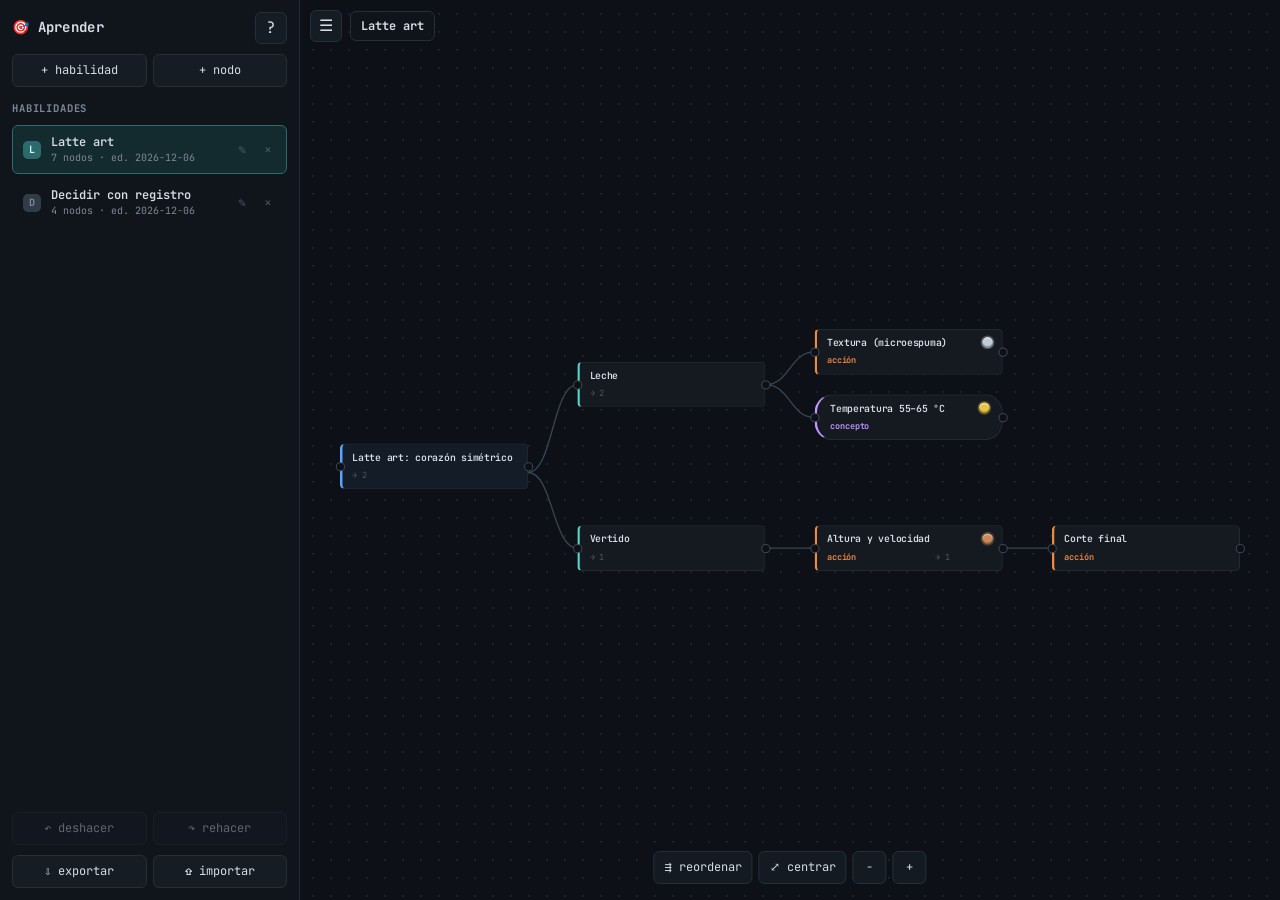
==== commit bad6ec64: "Aprender: estado del nodo (bronce, plata, oro, diamante) y conceptos redondeados El menú del nodo su" ====
--- a/aprender/index.html
+++ b/aprender/index.html
@@ -19,6 +19,7 @@
   --line: #262e39; --line-2: #323c49; --text: #d6dde6; --muted: #7d8896; --faint: #4b5563;
   --accent: #58a6ff; --teal: #56d4c4; --danger: #f47067;
   --concepto: #c297ff; --accion: #f0883e;
+  --bronce: #c98a5a; --plata: #c3ccd6; --oro: #e8c547; --diamante: #7fd8f5;
   --card-w: 230px; --card-h: 56px;
   color-scheme: dark;
 }
@@ -105,9 +106,16 @@
 .port:hover { border-color: var(--accent); background: var(--accent); }
 
 /* tipos */
-.card.t-concepto, .card.t-concepto:hover { border-left-color: var(--concepto); }
+.card.t-concepto, .card.t-concepto:hover { border-left-color: var(--concepto); border-radius: 22px; padding-left: 16px; padding-right: 16px; }
 .card.t-accion, .card.t-accion:hover { border-left-color: var(--accion); }
 .meta .type { margin-right: auto; font-weight: 600; }
+/* estado: medalla arriba a la derecha de la card */
+.card.has-medal .title { padding-right: 20px; }
+.medal { position: absolute; top: 9px; right: 11px; width: 13px; height: 13px; border-radius: 50%; background: var(--m);
+  box-shadow: inset 0 -2px 0 rgba(0,0,0,.28), inset 0 2px 0 rgba(255,255,255,.35), 0 0 0 2px color-mix(in srgb, var(--m) 30%, transparent); }
+.medal.m-diamante { border-radius: 2px; transform: rotate(45deg) scale(.85); }
+.t-concepto .medal { right: 15px; }
+.nm-item .dot.gem { border-radius: 2px; transform: rotate(45deg) scale(.85); }
 .meta .type + .kids { margin-right: 0; }
 .t-concepto .meta .type { color: var(--concepto); }
 .t-accion .meta .type { color: var(--accion); }
@@ -118,14 +126,11 @@
   background: #1a222d; border: 1px solid var(--line-2); border-radius: 999px; padding: 7px 14px 7px 10px; cursor: pointer;
   box-shadow: 0 6px 18px rgba(0,0,0,.45); font-weight: 600; transform-origin: left center;
   animation: nm-in .16s ease-out both; animation-delay: calc(var(--i) * 40ms); }
-.nmenu.flip .nm-item { transform: translateX(-100%); transform-origin: right center; animation-name: nm-in-flip; }
 .nm-item:hover { border-color: var(--accent); }
 .nm-item .dot { width: 10px; height: 10px; border-radius: 50%; background: var(--c, var(--faint)); flex: none; }
-.nm-item small { color: var(--muted); font-weight: 400; }
 .nm-item.on { border-color: var(--c, var(--accent)); background: color-mix(in srgb, var(--c, var(--accent)) 16%, #1a222d); }
 .nm-item.back { color: var(--muted); font-weight: 400; }
-@keyframes nm-in { from { opacity: 0; translate: -10px 6px; } to { opacity: 1; translate: 0 0; } }
-@keyframes nm-in-flip { from { opacity: 0; translate: 10px 6px; } to { opacity: 1; translate: 0 0; } }
+@keyframes nm-in { from { opacity: 0; translate: -8px -8px; } to { opacity: 1; translate: 0 0; } }
 @media (prefers-reduced-motion: reduce) { .nm-item { animation: none; } }
 
 .empty { position: absolute; inset: 0; display: grid; place-items: center; color: var(--faint); pointer-events: none; text-align: center; padding: 16px; line-height: 1.7; }
@@ -240,7 +245,8 @@
       <li><b>Nodos</b> = cards. Una línea A → B conecta A con B.</li>
       <li>Arrastrá el <b>puerto ●</b> del borde derecho a otra card = conectarlas · a un lugar vacío = nuevo nodo conectado.</li>
       <li>Arrastrá el <b>puerto de entrada</b> (borde izquierdo) = reconectar a otra card · a vacío = quitar la conexión.</li>
-      <li>Tocá una <b>card</b> = se abre su menú al costado. <b>Tipo</b>: <b style="color:var(--concepto)">concepto</b> (algo para entender o recordar) o <b style="color:var(--accion)">acción</b> (algo para poder hacer, se entrena repitiendo).</li>
+      <li>Tocá una <b>card</b> = se abre su menú debajo. <b>Tipo</b>: <b style="color:var(--concepto)">concepto</b> (algo para entender o recordar) o <b style="color:var(--accion)">acción</b> (algo para poder hacer, se entrena repitiendo).</li>
+      <li><b>Estado</b>: <b style="color:var(--bronce)">bronce</b> → <b style="color:var(--plata)">plata</b> → <b style="color:var(--oro)">oro</b> → <b style="color:var(--diamante)">diamante</b>, se ve como una medalla en la card.</li>
       <li>Tocá una <b>línea</b> = seleccionarla para quitarla.</li>
       <li>Arrastrá la <b>card</b> = moverla · <b>Shift + arrastrar</b> = mover con todo lo que sale de ella.</li>
       <li><b>Doble clic</b> = crear nodo / renombrar · <b>✎</b> renombrar · <b>+</b> nodo conectado · <b>×</b> borrar.</li>
@@ -264,9 +270,20 @@
 var W = 230, H = 56;      // tamaño de la card (igual que --card-w / --card-h)
 var GX = 60, GY = 18;     // separación entre columnas / filas al reordenar
 var GRID = 10;
+var LEVELS = {
+  bronce:   { label: "Bronce",   color: "var(--bronce)" },
+  plata:    { label: "Plata",    color: "var(--plata)" },
+  oro:      { label: "Oro",      color: "var(--oro)" },
+  diamante: { label: "Diamante", color: "var(--diamante)" }
+};
+// Opciones del menú del nodo: campo del nodo, valores posibles y texto para "ninguno".
+var FIELDS = {
+  tipo:   { key: "type",  label: "Tipo",   none: "Sin tipo",   opts: null },
+  estado: { key: "level", label: "Estado", none: "Sin estado", opts: null }
+};
 var TYPES = {
-  concepto: { label: "Concepto", hint: "entender o recordar", color: "var(--concepto)" },
-  accion:   { label: "Acción",   hint: "poder hacer, se repite", color: "var(--accion)" }
+  concepto: { label: "Concepto", color: "var(--concepto)" },
+  accion:   { label: "Acción",   color: "var(--accion)" }
 };
 
 var $ = function(id){ return document.getElementById(id); };
@@ -277,6 +294,7 @@
 var sel = null;          // {node: id} | {dep: {from, to}}
 var els = {};            // id de nodo → elemento de la card
 var drag = null, pinch = null, pointers = {}, tempWire = null, editing = null;
+FIELDS.tipo.opts = TYPES; FIELDS.estado.opts = LEVELS;
 var menu = null;         // {id, view: "root" | "tipo"} menú abierto sobre un nodo
 
 // ---------- datos ----------
@@ -287,19 +305,19 @@
 function demo(){
   function sk(name, list, links){
     var s = newSkillObj(name), by = {};
-    list.forEach(function(x){ var n = { id: uid(), title: x[1], x: x[2], y: x[3] }; if(x[4]) n.type = x[4]; s.nodes.push(n); by[x[0]] = n; });
+    list.forEach(function(x){ var n = { id: uid(), title: x[1], x: x[2], y: x[3] }; if(x[4]) n.type = x[4]; if(x[5]) n.level = x[5]; s.nodes.push(n); by[x[0]] = n; });
     links.forEach(function(l){ s.deps.push({ from: by[l[0]].id, to: by[l[1]].id }); });
     return s;
   }
   var latte = sk("Latte art", [
     ["la", "Latte art: corazón simétrico", 0, 140],
     ["le", "Leche", 290, 40], ["ve", "Vertido", 290, 240],
-    ["te", "Textura (microespuma)", 580, 0, "accion"], ["tp", "Temperatura 55–65 °C", 580, 80, "concepto"],
-    ["al", "Altura y velocidad", 580, 240, "accion"], ["co", "Corte final", 870, 240, "accion"]
+    ["te", "Textura (microespuma)", 580, 0, "accion", "plata"], ["tp", "Temperatura 55–65 °C", 580, 80, "concepto", "oro"],
+    ["al", "Altura y velocidad", 580, 240, "accion", "bronce"], ["co", "Corte final", 870, 240, "accion"]
   ], [["la","le"],["la","ve"],["le","te"],["le","tp"],["ve","al"],["al","co"]]);
   var dec = sk("Decidir con registro", [
     ["d", "Decidir con registro", 0, 60],
-    ["de", "Detectar decisiones importantes", 290, 0, "accion"], ["fo", "Formato de la predicción", 290, 100, "concepto"],
+    ["de", "Detectar decisiones importantes", 290, 0, "accion", "bronce"], ["fo", "Formato de la predicción", 290, 100, "concepto", "diamante"],
     ["re", "Revisión mensual", 580, 50, "accion"]
   ], [["d","de"],["d","fo"],["de","re"],["fo","re"]]);
   return [latte, dec];
@@ -508,12 +526,14 @@
     var kids = dependents(p, t.id).length;
     var c = document.createElement("div");
     var ty = TYPES[t.type];
-    c.className = "card" + (ty ? " t-" + t.type : !prereqs(p, t.id).length && kids ? " root" : "") + (isSelNode(t.id) ? " selected" : "");
+    var lv = LEVELS[t.level];
+    c.className = "card" + (ty ? " t-" + t.type : !prereqs(p, t.id).length && kids ? " root" : "") + (lv ? " has-medal" : "") + (isSelNode(t.id) ? " selected" : "");
     c.dataset.id = t.id;
     c.style.left = t.x + "px";
     c.style.top = t.y + "px";
     c.innerHTML =
       '<span class="port in" data-port="in" title="Arrastrá para reconectar o quitar la conexión"></span>' +
+      (lv ? '<span class="medal m-' + t.level + '" style="--m:' + lv.color + '" title="' + lv.label + '"></span>' : '') +
       '<span class="title"></span>' +
       '<div class="meta">' + (ty ? '<span class="type">' + ty.label.toLowerCase() + '</span>' : '') + (kids ? '<span class="kids" title="Nodos conectados">→ ' + kids + '</span>' : '') +
         '<span class="tools"><button data-act="edit" title="Renombrar">✎</button><button data-act="child" title="Nuevo nodo conectado (Tab)">+</button><button data-act="del" title="Borrar (Supr)">×</button></span>' +
@@ -556,16 +576,20 @@
 function renderMenu(){
   var box = $("nmenu"), p = cur(), t = menu && p && byId(p, menu.id);
   if(!t || !els[menu.id]){ menu = null; box.hidden = true; box.innerHTML = ""; return; }
-  var items;
-  if(menu.view === "root"){
-    var ty = TYPES[t.type];
-    items = [{ act: "tipo", html: '<span class="dot" style="--c:' + (ty ? ty.color : "var(--faint)") + '"></span>Tipo <small>' + (ty ? ty.label : "sin definir") + ' ▸</small>' }];
+  var items, f = FIELDS[menu.view];
+  if(!f){
+    // raíz: una entrada por campo, con su valor actual
+    items = Object.keys(FIELDS).map(function(name){
+      var fl = FIELDS[name], o = fl.opts[t[fl.key]];
+      return { act: "open", val: name, html: '<span class="dot' + (name === "estado" && t[fl.key] === "diamante" ? " gem" : "") + '" style="--c:' + (o ? o.color : "var(--faint)") + '"></span>' +
+        fl.label + (o ? ": " + o.label : "") + " ▸" };
+    });
   } else {
-    items = Object.keys(TYPES).map(function(k){
-      var x = TYPES[k];
-      return { act: "set", val: k, on: t.type === k, color: x.color, html: '<span class="dot"></span>' + x.label + ' <small>' + x.hint + '</small>' };
+    items = Object.keys(f.opts).map(function(k){
+      var x = f.opts[k];
+      return { act: "set", val: k, on: t[f.key] === k, color: x.color, html: '<span class="dot' + (k === "diamante" ? " gem" : "") + '"></span>' + x.label };
     }).concat([
-      { act: "set", val: "", on: !t.type, html: '<span class="dot"></span>Sin tipo' },
+      { act: "set", val: "", on: !t[f.key], html: '<span class="dot"></span>' + f.none },
       { act: "back", cls: "back", html: "‹ volver" }
     ]);
   }
@@ -576,18 +600,17 @@
   box.hidden = false;
   placeMenu();
 }
-// Los botones salen del borde superior derecho de la card y bajan en diagonal.
-// Si no entran a la derecha (celular), salen del lado izquierdo en espejo.
+// Los botones salen debajo de la card y bajan en diagonal hacia la derecha.
 function placeMenu(){
   var box = $("nmenu");
   if(!menu || box.hidden || !els[menu.id]) return;
   var cr = canvas.getBoundingClientRect(), r = els[menu.id].getBoundingClientRect();
-  var flip = r.right + 190 > cr.right && r.left - 190 > cr.left;
-  box.classList.toggle("flip", flip);
-  var x0 = flip ? r.left - cr.left - 10 : r.right - cr.left + 10, y0 = r.top - cr.top - 6;
-  var step = isMobile() ? 46 : 38;
+  var n = box.children.length, dx = 22, step = isMobile() ? 46 : 38;
+  var widest = Math.max.apply(null, Array.prototype.map.call(box.children, function(b){ return b.offsetWidth; }));
+  var x0 = r.left - cr.left + 6, y0 = r.bottom - cr.top + 8;
+  x0 = Math.max(8, Math.min(x0, cr.width - 8 - widest - (n - 1) * dx));   // que no se salga por la derecha
   Array.prototype.forEach.call(box.children, function(b, i){
-    b.style.left = (x0 + (flip ? -1 : 1) * i * 22) + "px";
+    b.style.left = (x0 + i * dx) + "px";
     b.style.top = (y0 + i * step) + "px";
   });
 }
@@ -597,13 +620,13 @@
   var b = e.target.closest("[data-menu]"); if(!b || !menu) return;
   var p = cur(), t = byId(p, menu.id); if(!t) return;
   var act = b.dataset.menu;
-  if(act === "tipo"){ menu.view = "tipo"; renderMenu(); }
+  if(act === "open"){ menu.view = b.dataset.val; renderMenu(); }
   else if(act === "back"){ menu.view = "root"; renderMenu(); }
   else if(act === "set"){
-    var v = b.dataset.val || null, id = menu.id;
-    if((t.type || null) !== v) change(function(){ if(v) t.type = v; else delete t.type; });
+    var f = FIELDS[menu.view], v = b.dataset.val || null, id = menu.id;
+    if((t[f.key] || null) !== v) change(function(){ if(v) t[f.key] = v; else delete t[f.key]; });
     menu = { id: id, view: "root" }; renderMenu();
-    toast(v ? "Tipo: " + TYPES[v].label : "Sin tipo");
+    toast(v ? f.label + ": " + f.opts[v].label : f.none);
   }
 });
 
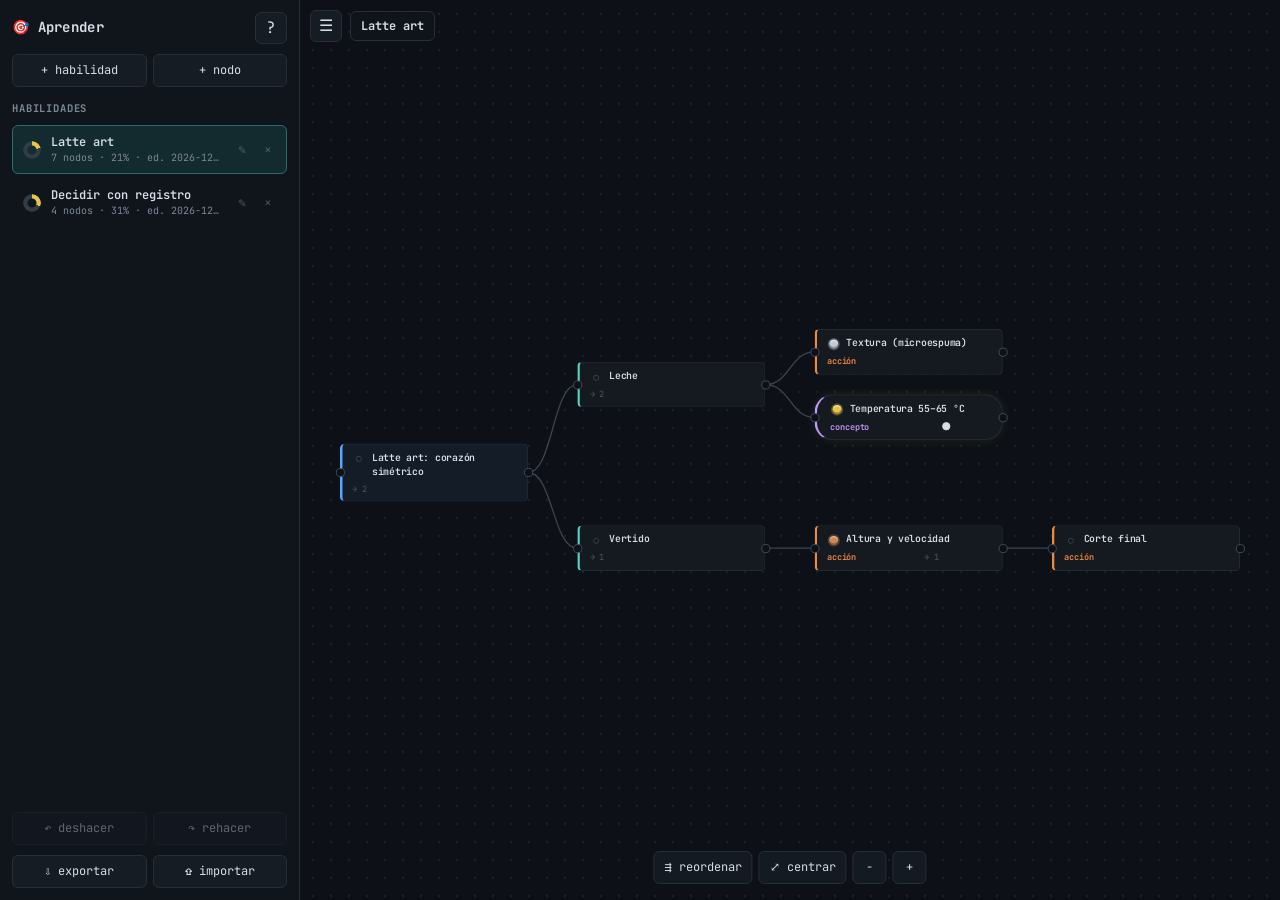
==== commit d33d6c1c: "Aprender: estado y notas como en Planes El estado (bronce, plata, oro, diamante) es un botón al inic" ====
--- a/aprender/index.html
+++ b/aprender/index.html
@@ -52,11 +52,9 @@
 .skill { display: flex; align-items: center; gap: 10px; padding: 8px 10px; border: 1px solid transparent; border-radius: 6px; cursor: pointer; }
 .skill:hover { background: var(--panel-2); }
 .skill.active { background: #132a2e; border-color: #2c6b6b; }
-.skill .ic { width: 18px; height: 18px; flex: none; border-radius: 5px; display: grid; place-items: center; font-size: 10px; font-weight: 700; background: var(--line-2); color: var(--muted); }
-.skill.active .ic { background: #2c6b6b; color: #dff; }
 .skill .txt { min-width: 0; flex: 1; }
 .skill .name { font-weight: 600; overflow: hidden; text-overflow: ellipsis; white-space: nowrap; }
-.skill .sub { color: var(--muted); font-size: 10px; }
+.skill .sub { color: var(--muted); font-size: 10px; white-space: nowrap; overflow: hidden; text-overflow: ellipsis; }
 .skill .x { opacity: .55; background: none; border: 0; color: var(--muted); cursor: pointer; font-size: 13px; padding: 2px 4px; flex: none; }
 .skill:hover .x { opacity: 1; }
 .skill .x:hover { color: var(--text); }
@@ -109,12 +107,37 @@
 .card.t-concepto, .card.t-concepto:hover { border-left-color: var(--concepto); border-radius: 22px; padding-left: 16px; padding-right: 16px; }
 .card.t-accion, .card.t-accion:hover { border-left-color: var(--accion); }
 .meta .type { margin-right: auto; font-weight: 600; }
-/* estado: medalla arriba a la derecha de la card */
-.card.has-medal .title { padding-right: 20px; }
-.medal { position: absolute; top: 9px; right: 11px; width: 13px; height: 13px; border-radius: 50%; background: var(--m);
+/* estado: botón al inicio de la card, como el círculo de estado de Planes (toque = siguiente estado) */
+.card .head { display: flex; align-items: flex-start; gap: 8px; min-width: 0; }
+.card .head .title { flex: 1; }
+.st { width: 16px; height: 16px; flex: none; display: grid; place-items: center; border: 0; background: none; padding: 0; margin-top: 1px;
+  cursor: pointer; font-size: 11px; line-height: 1; color: var(--faint); }
+.st:hover { transform: scale(1.2); }
+.medal { display: block; width: 11px; height: 11px; border-radius: 50%; background: var(--m);
   box-shadow: inset 0 -2px 0 rgba(0,0,0,.28), inset 0 2px 0 rgba(255,255,255,.35), 0 0 0 2px color-mix(in srgb, var(--m) 30%, transparent); }
 .medal.m-diamante { border-radius: 2px; transform: rotate(45deg) scale(.85); }
-.t-concepto .medal { right: 15px; }
+.card.lv-oro { box-shadow: 0 0 12px rgba(232,197,71,.10); }
+.card.lv-diamante { box-shadow: 0 0 14px rgba(127,216,245,.14); }
+
+/* notas (como en Planes): puntito en la card, lleno si tiene notas */
+.note-dot { flex: none; width: 10px; height: 10px; padding: 0; border-radius: 50%; background: none; border: 1.5px solid var(--line-2); cursor: pointer; position: relative; opacity: .7; }
+.note-dot::after { content: ""; position: absolute; inset: -8px; border-radius: 50%; }
+.note-dot:hover { border-color: var(--text); opacity: 1; }
+.note-dot.has { background: var(--text); border-color: var(--text); opacity: 1; }
+.card .note-dot { margin-right: -4px; }
+.card .note-dot:not(.has) { opacity: 0; }
+.card:hover .note-dot, .card.selected .note-dot { opacity: .7; }
+.card .note-dot.has { opacity: 1; }
+.notes-box { width: min(520px, 100%); }
+.notes-head { display: flex; align-items: center; gap: 10px; }
+.notes-title { flex: 1; font-weight: 700; overflow-wrap: anywhere; }
+.notes-box textarea { min-height: 220px; max-height: 60vh; resize: vertical; line-height: 1.5; background: var(--input); border: 1px solid var(--line-2);
+  border-radius: 6px; padding: 10px; font-size: 14px; color: var(--text); width: 100%; }
+.notes-box textarea:focus { outline: none; border-color: var(--accent); }
+
+/* progreso de la habilidad en el panel (anillo, como en Planes) */
+.ring { width: 18px; height: 18px; border-radius: 50%; flex: none; background: conic-gradient(var(--oro) calc(var(--p) * 1%), var(--line-2) 0);
+  -webkit-mask: radial-gradient(circle, transparent 4px, #000 5px); mask: radial-gradient(circle, transparent 4px, #000 5px); }
 .nm-item .dot.gem { border-radius: 2px; transform: rotate(45deg) scale(.85); }
 .meta .type + .kids { margin-right: 0; }
 .t-concepto .meta .type { color: var(--concepto); }
@@ -169,6 +192,9 @@
   .cur-name { padding: 10px 12px; }
   .tools button { font-size: 15px; padding: 0 6px; }
   .nm-item { padding: 10px 16px 10px 12px; font-size: 13px; }
+  .ask:has(.notes-box) { padding-top: 8vh; }
+  .notes-box textarea { font-size: 16px; }
+  .card .note-dot:not(.has) { opacity: .7; }
 }
 </style>
 </head>
@@ -237,6 +263,17 @@
   </div>
 </div>
 
+<div class="ask" id="notesDlg" hidden>
+  <div class="ask-box notes-box" role="dialog" aria-modal="true" aria-labelledby="notesTitle">
+    <div class="notes-head">
+      <span class="notes-title" id="notesTitle"></span>
+      <button type="button" class="icon-btn" id="notesClose" aria-label="Cerrar">×</button>
+    </div>
+    <textarea id="notesText" placeholder="Notas, links, detalles…"></textarea>
+    <div class="ask-btns"><button type="button" class="btn primary" id="notesOk">listo</button></div>
+  </div>
+</div>
+
 <div class="ask" id="helpDlg" hidden>
   <div class="ask-box">
     <div class="ask-title">Cómo se usa</div>
@@ -246,7 +283,8 @@
       <li>Arrastrá el <b>puerto ●</b> del borde derecho a otra card = conectarlas · a un lugar vacío = nuevo nodo conectado.</li>
       <li>Arrastrá el <b>puerto de entrada</b> (borde izquierdo) = reconectar a otra card · a vacío = quitar la conexión.</li>
       <li>Tocá una <b>card</b> = se abre su menú debajo. <b>Tipo</b>: <b style="color:var(--concepto)">concepto</b> (algo para entender o recordar) o <b style="color:var(--accion)">acción</b> (algo para poder hacer, se entrena repitiendo).</li>
-      <li><b>Estado</b>: <b style="color:var(--bronce)">bronce</b> → <b style="color:var(--plata)">plata</b> → <b style="color:var(--oro)">oro</b> → <b style="color:var(--diamante)">diamante</b>, se ve como una medalla en la card.</li>
+      <li><b>Estado</b>: <b style="color:var(--bronce)">bronce</b> → <b style="color:var(--plata)">plata</b> → <b style="color:var(--oro)">oro</b> → <b style="color:var(--diamante)">diamante</b>, se ve al inicio de la card. Tocalo para pasar al siguiente.</li>
+      <li><b>Notas</b>: el <b>puntito</b> de la card (lleno si tiene notas) o «Notas» en el menú.</li>
       <li>Tocá una <b>línea</b> = seleccionarla para quitarla.</li>
       <li>Arrastrá la <b>card</b> = moverla · <b>Shift + arrastrar</b> = mover con todo lo que sale de ella.</li>
       <li><b>Doble clic</b> = crear nodo / renombrar · <b>✎</b> renombrar · <b>+</b> nodo conectado · <b>×</b> borrar.</li>
@@ -270,6 +308,7 @@
 var W = 230, H = 56;      // tamaño de la card (igual que --card-w / --card-h)
 var GX = 60, GY = 18;     // separación entre columnas / filas al reordenar
 var GRID = 10;
+var LEVEL_ORDER = ["", "bronce", "plata", "oro", "diamante"];
 var LEVELS = {
   bronce:   { label: "Bronce",   color: "var(--bronce)" },
   plata:    { label: "Plata",    color: "var(--plata)" },
@@ -303,18 +342,19 @@
 function newSkillObj(name){ return { id: uid(), name: name, updated: Date.now(), nodes: [], deps: [], view: { x: 60, y: 120, z: 1 } }; }
 
 function demo(){
-  function sk(name, list, links){
+  function sk(name, list, links, notes){
     var s = newSkillObj(name), by = {};
-    list.forEach(function(x){ var n = { id: uid(), title: x[1], x: x[2], y: x[3] }; if(x[4]) n.type = x[4]; if(x[5]) n.level = x[5]; s.nodes.push(n); by[x[0]] = n; });
+    list.forEach(function(x){ var n = { id: uid(), title: x[1], x: x[2], y: x[3] }; if(x[4]) n.type = x[4]; if(x[5]) n.level = x[5]; if(notes && notes[x[0]]) n.notes = notes[x[0]]; s.nodes.push(n); by[x[0]] = n; });
     links.forEach(function(l){ s.deps.push({ from: by[l[0]].id, to: by[l[1]].id }); });
     return s;
   }
+  var latteNotes = { tp: "Arriba de 65 °C la leche pierde dulzor y la espuma se rompe.\nTermómetro de clip en la jarra hasta que salga de memoria." };
   var latte = sk("Latte art", [
     ["la", "Latte art: corazón simétrico", 0, 140],
     ["le", "Leche", 290, 40], ["ve", "Vertido", 290, 240],
     ["te", "Textura (microespuma)", 580, 0, "accion", "plata"], ["tp", "Temperatura 55–65 °C", 580, 80, "concepto", "oro"],
     ["al", "Altura y velocidad", 580, 240, "accion", "bronce"], ["co", "Corte final", 870, 240, "accion"]
-  ], [["la","le"],["la","ve"],["le","te"],["le","tp"],["ve","al"],["al","co"]]);
+  ], [["la","le"],["la","ve"],["le","te"],["le","tp"],["ve","al"],["al","co"]], latteNotes);
   var dec = sk("Decidir con registro", [
     ["d", "Decidir con registro", 0, 60],
     ["de", "Detectar decisiones importantes", 290, 0, "accion", "bronce"], ["fo", "Formato de la predicción", 290, 100, "concepto", "diamante"],
@@ -527,16 +567,16 @@
     var c = document.createElement("div");
     var ty = TYPES[t.type];
     var lv = LEVELS[t.level];
-    c.className = "card" + (ty ? " t-" + t.type : !prereqs(p, t.id).length && kids ? " root" : "") + (lv ? " has-medal" : "") + (isSelNode(t.id) ? " selected" : "");
+    c.className = "card" + (ty ? " t-" + t.type : !prereqs(p, t.id).length && kids ? " root" : "") + (lv ? " lv-" + t.level : "") + (isSelNode(t.id) ? " selected" : "");
     c.dataset.id = t.id;
     c.style.left = t.x + "px";
     c.style.top = t.y + "px";
     c.innerHTML =
       '<span class="port in" data-port="in" title="Arrastrá para reconectar o quitar la conexión"></span>' +
-      (lv ? '<span class="medal m-' + t.level + '" style="--m:' + lv.color + '" title="' + lv.label + '"></span>' : '') +
-      '<span class="title"></span>' +
+      '<div class="head"><button class="st" data-act="level" title="' + (lv ? lv.label : "Sin estado") + ' · tocá para cambiar">' +
+        (lv ? '<span class="medal m-' + t.level + '" style="--m:' + lv.color + '"></span>' : "○") + '</button><span class="title"></span></div>' +
       '<div class="meta">' + (ty ? '<span class="type">' + ty.label.toLowerCase() + '</span>' : '') + (kids ? '<span class="kids" title="Nodos conectados">→ ' + kids + '</span>' : '') +
-        '<span class="tools"><button data-act="edit" title="Renombrar">✎</button><button data-act="child" title="Nuevo nodo conectado (Tab)">+</button><button data-act="del" title="Borrar (Supr)">×</button></span>' +
+        noteDot(t) + '<span class="tools"><button data-act="edit" title="Renombrar">✎</button><button data-act="child" title="Nuevo nodo conectado (Tab)">+</button><button data-act="del" title="Borrar (Supr)">×</button></span>' +
       '</div>' +
       '<span class="port out" data-port="out" title="Arrastrá para conectar"></span>';
     c.querySelector(".title").textContent = t.title;
@@ -583,7 +623,7 @@
       var fl = FIELDS[name], o = fl.opts[t[fl.key]];
       return { act: "open", val: name, html: '<span class="dot' + (name === "estado" && t[fl.key] === "diamante" ? " gem" : "") + '" style="--c:' + (o ? o.color : "var(--faint)") + '"></span>' +
         fl.label + (o ? ": " + o.label : "") + " ▸" };
-    });
+    }).concat([{ act: "notes", html: '<span class="dot" style="--c:' + (t.notes ? "var(--text)" : "var(--faint)") + '"></span>Notas' }]);
   } else {
     items = Object.keys(f.opts).map(function(k){
       var x = f.opts[k];
@@ -621,6 +661,7 @@
   var p = cur(), t = byId(p, menu.id); if(!t) return;
   var act = b.dataset.menu;
   if(act === "open"){ menu.view = b.dataset.val; renderMenu(); }
+  else if(act === "notes"){ var nid = menu.id; closeMenu(); openNotes(nid); }
   else if(act === "back"){ menu.view = "root"; renderMenu(); }
   else if(act === "set"){
     var f = FIELDS[menu.view], v = b.dataset.val || null, id = menu.id;
@@ -629,6 +670,50 @@
     toast(v ? f.label + ": " + f.opts[v].label : f.none);
   }
 });
+
+// ---------- estado (toque en el círculo = siguiente estado) ----------
+function cycleLevel(id){
+  var t = byId(cur(), id); if(!t) return;
+  var next = LEVEL_ORDER[(LEVEL_ORDER.indexOf(t.level || "") + 1) % LEVEL_ORDER.length];
+  change(function(){ if(next) t.level = next; else delete t.level; });
+  toast(next ? "Estado: " + LEVELS[next].label : "Sin estado");
+}
+// Progreso de la habilidad: bronce 25 %, plata 50 %, oro 75 %, diamante 100 % por nodo, promediado.
+function progress(p){
+  if(!p.nodes.length) return 0;
+  var sum = p.nodes.reduce(function(a, t){ return a + Math.max(0, LEVEL_ORDER.indexOf(t.level || "")) * 25; }, 0);
+  return Math.round(sum / p.nodes.length);
+}
+
+// ---------- notas de los nodos (como en Planes) ----------
+// La card solo muestra un puntito (lleno si tiene notas); al tocarlo se abren las notas.
+function noteDot(t){
+  var has = !!(t.notes && t.notes.trim());
+  return '<button type="button" class="note-dot' + (has ? " has" : "") + '" data-act="notes" title="' + (has ? "Ver notas" : "Agregar notas") + '" aria-label="Notas"></button>';
+}
+var notesId = null;
+function openNotes(id){
+  var p = cur(), t = p && byId(p, id); if(!t) return;
+  notesId = id;
+  $("notesTitle").textContent = t.title;
+  var ta = $("notesText");
+  ta.value = t.notes || "";
+  $("notesDlg").hidden = false;
+  // Con notas: se muestran sin abrir el teclado. Sin notas: listo para escribir.
+  if(!ta.value) ta.focus(); else { ta.scrollTop = 0; ta.blur(); }
+}
+function closeNotes(){
+  if(notesId === null) return;
+  var id = notesId, v = $("notesText").value.replace(/\s+$/, "");
+  notesId = null;
+  $("notesDlg").hidden = true;
+  var p = cur(), t = p && byId(p, id);
+  if(t && v !== (t.notes || "")) change(function(){ if(v) t.notes = v; else delete t.notes; });
+}
+$("notesOk").addEventListener("click", closeNotes);
+$("notesClose").addEventListener("click", closeNotes);
+$("notesDlg").addEventListener("click", function(e){ if(e.target === e.currentTarget) closeNotes(); });
+document.addEventListener("keydown", function(e){ if(e.key === "Escape" && !$("notesDlg").hidden){ e.preventDefault(); closeNotes(); } });
 
 // ---------- panel lateral: habilidades ----------
 function renderSkills(){
@@ -638,10 +723,10 @@
   state.skills.slice().sort(function(a, b){ return b.updated - a.updated; }).forEach(function(p){
     var el = document.createElement("div");
     el.className = "skill" + (p.id === state.current ? " active" : "");
-    el.innerHTML = '<span class="ic"></span><div class="txt"><div class="name"></div>' +
-      '<div class="sub">' + p.nodes.length + " nodo" + (p.nodes.length === 1 ? "" : "s") + " · ed. " + new Date(p.updated).toISOString().slice(0, 10) + "</div></div>" +
+    var pct = progress(p);
+    el.innerHTML = '<span class="ring" style="--p:' + pct + '"></span><div class="txt"><div class="name"></div>' +
+      '<div class="sub">' + p.nodes.length + " nodo" + (p.nodes.length === 1 ? "" : "s") + " · " + pct + "% · ed. " + new Date(p.updated).toISOString().slice(0, 10) + "</div></div>" +
       '<button class="x ren" title="Renombrar">✎</button><button class="x del" title="Borrar">×</button>';
-    el.querySelector(".ic").textContent = (p.name.trim()[0] || "?").toUpperCase();
     el.querySelector(".name").textContent = p.name;
     el.addEventListener("click", function(e){
       if(e.target.closest(".ren")){ renameSkill(p); return; }
@@ -898,6 +983,8 @@
   var id = b.closest(".card").dataset.id, act = b.dataset.act;
   if(act === "edit"){ select({ node: id }); startEdit(id); }
   else if(act === "child") newChild(id);
+  else if(act === "level") cycleLevel(id);
+  else if(act === "notes"){ closeMenu(); openNotes(id); }
   else if(act === "del"){
     var p = cur(), t = byId(p, id), k = dependents(p, id).length;
     sel = { node: id };
@@ -925,7 +1012,7 @@
 // ---------- teclado ----------
 document.addEventListener("keydown", function(e){
   var tg = e.target;
-  if(!$("ask").hidden || !$("helpDlg").hidden) return;
+  if(!$("ask").hidden || !$("helpDlg").hidden || !$("notesDlg").hidden) return;
   if(editing || tg.isContentEditable || /^(INPUT|SELECT|TEXTAREA)$/.test(tg.tagName)) return;
   var mod = e.ctrlKey || e.metaKey, k = e.key.toLowerCase();
   if(mod && k === "z" && !e.shiftKey){ e.preventDefault(); undo(); }
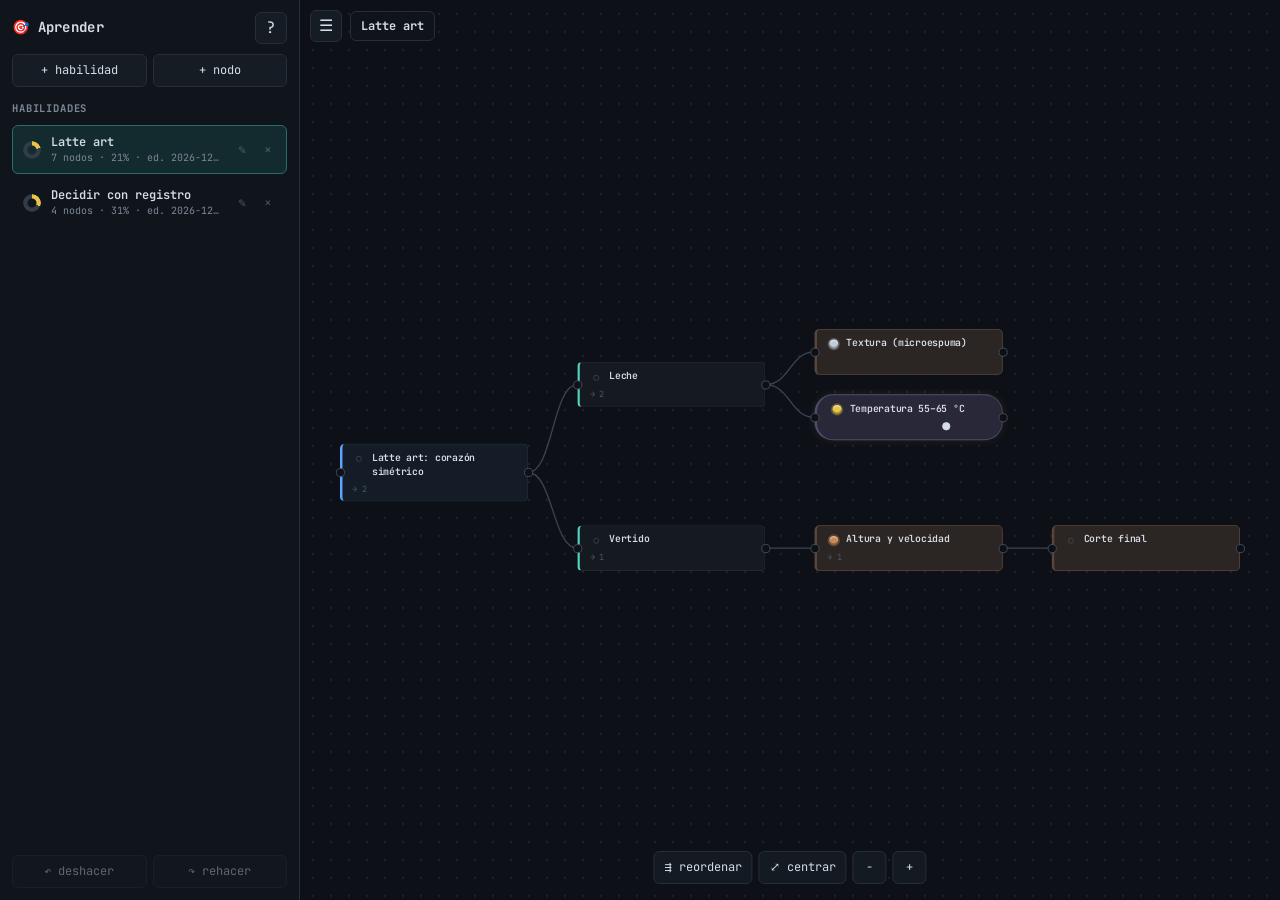
==== commit 97d94b26: "Aprender: menú solo con el tipo, cards pintadas según el tipo, sin exportar/importar Co-Authored-By:" ====
--- a/aprender/index.html
+++ b/aprender/index.html
@@ -104,9 +104,10 @@
 .port:hover { border-color: var(--accent); background: var(--accent); }
 
 /* tipos */
-.card.t-concepto, .card.t-concepto:hover { border-left-color: var(--concepto); border-radius: 22px; padding-left: 16px; padding-right: 16px; }
-.card.t-accion, .card.t-accion:hover { border-left-color: var(--accion); }
-.meta .type { margin-right: auto; font-weight: 600; }
+.card.t-concepto, .card.t-concepto:hover { border-left-color: var(--concepto); border-radius: 22px; padding-left: 16px; padding-right: 16px;
+  background: color-mix(in srgb, var(--concepto) 11%, var(--card)); border-color: color-mix(in srgb, var(--concepto) 28%, var(--line)); }
+.card.t-accion, .card.t-accion:hover { border-left-color: var(--accion);
+  background: color-mix(in srgb, var(--accion) 10%, var(--card)); border-color: color-mix(in srgb, var(--accion) 26%, var(--line)); }
 /* estado: botón al inicio de la card, como el círculo de estado de Planes (toque = siguiente estado) */
 .card .head { display: flex; align-items: flex-start; gap: 8px; min-width: 0; }
 .card .head .title { flex: 1; }
@@ -139,9 +140,6 @@
 .ring { width: 18px; height: 18px; border-radius: 50%; flex: none; background: conic-gradient(var(--oro) calc(var(--p) * 1%), var(--line-2) 0);
   -webkit-mask: radial-gradient(circle, transparent 4px, #000 5px); mask: radial-gradient(circle, transparent 4px, #000 5px); }
 .nm-item .dot.gem { border-radius: 2px; transform: rotate(45deg) scale(.85); }
-.meta .type + .kids { margin-right: 0; }
-.t-concepto .meta .type { color: var(--concepto); }
-.t-accion .meta .type { color: var(--accion); }
 
 /* menú del nodo: botones en diagonal al costado de la card */
 .nmenu { position: absolute; left: 0; top: 0; width: 0; height: 0; z-index: 4; }
@@ -170,7 +168,6 @@
 .ask-title { font-weight: 600; line-height: 1.5; }
 .ask-text { color: var(--muted); line-height: 1.6; }
 .ask input, .ask textarea { background: var(--input); border: 1px solid var(--line-2); border-radius: 6px; padding: 10px; font-size: 16px; width: 100%; }
-.ask textarea { min-height: 200px; font-size: 11px; resize: vertical; }
 .ask input:focus, .ask textarea:focus { outline: none; border-color: var(--accent); }
 .ask-btns { display: flex; justify-content: flex-end; gap: 8px; flex-wrap: wrap; }
 .help { margin: 0; padding-left: 0; list-style: none; color: var(--muted); line-height: 1.6; font-size: 11.5px; display: grid; gap: 4px; }
@@ -215,10 +212,6 @@
     <div class="row2">
       <button class="btn" id="undo" title="Ctrl+Z">↶ deshacer</button>
       <button class="btn" id="redo" title="Ctrl+Y">↷ rehacer</button>
-    </div>
-    <div class="row2">
-      <button class="btn" id="exportBtn">⇩ exportar</button>
-      <button class="btn" id="importBtn">⇧ importar</button>
     </div>
   </aside>
   <div class="stage">
@@ -254,10 +247,8 @@
     <div class="ask-title" id="askTitle"></div>
     <div class="ask-text" id="askText" hidden></div>
     <input type="text" id="askInput" maxlength="120">
-    <textarea id="askArea" readonly hidden></textarea>
     <div class="ask-btns">
       <button type="button" class="btn" id="askCancel">cancelar</button>
-      <button type="button" class="btn" id="askAlt" hidden></button>
       <button type="button" class="btn primary" id="askOk">aceptar</button>
     </div>
   </div>
@@ -290,17 +281,16 @@
       <li><b>Doble clic</b> = crear nodo / renombrar · <b>✎</b> renombrar · <b>+</b> nodo conectado · <b>×</b> borrar.</li>
       <li>Arrastrá el fondo = mover · rueda o dos dedos = zoom · <b>⇶ reordenar</b> acomoda todo en columnas.</li>
       <li>Teclado: <b>Tab</b> nuevo nodo conectado · <b>Supr</b> borrar · <b>Enter</b> renombrar · <b>Ctrl+Z / Ctrl+Y</b>.</li>
-      <li>Los datos quedan en este navegador. Usá <b>exportar</b> para guardar una copia en JSON.</li>
+      <li>Los datos quedan guardados en este navegador.</li>
     </ul>
     <div class="ask-btns"><button type="button" class="btn primary" id="helpClose">entendido</button></div>
   </div>
 </div>
-<input type="file" id="fileIn" accept="application/json,.json" hidden>
 
 <script>
 // Aprender: organizador de diagramas de habilidades (basado en el mapa de Planes).
 // Cada habilidad es un lienzo con cards (nodos) y conexiones A→B.
-// Los datos quedan en este navegador (localStorage); exportar/importar en JSON.
+// Los datos quedan en este navegador (localStorage).
 (function(){
 "use strict";
 
@@ -315,11 +305,6 @@
   oro:      { label: "Oro",      color: "var(--oro)" },
   diamante: { label: "Diamante", color: "var(--diamante)" }
 };
-// Opciones del menú del nodo: campo del nodo, valores posibles y texto para "ninguno".
-var FIELDS = {
-  tipo:   { key: "type",  label: "Tipo",   none: "Sin tipo",   opts: null },
-  estado: { key: "level", label: "Estado", none: "Sin estado", opts: null }
-};
 var TYPES = {
   concepto: { label: "Concepto", color: "var(--concepto)" },
   accion:   { label: "Acción",   color: "var(--accion)" }
@@ -333,7 +318,6 @@
 var sel = null;          // {node: id} | {dep: {from, to}}
 var els = {};            // id de nodo → elemento de la card
 var drag = null, pinch = null, pointers = {}, tempWire = null, editing = null;
-FIELDS.tipo.opts = TYPES; FIELDS.estado.opts = LEVELS;
 var menu = null;         // {id, view: "root" | "tipo"} menú abierto sobre un nodo
 
 // ---------- datos ----------
@@ -575,7 +559,7 @@
       '<span class="port in" data-port="in" title="Arrastrá para reconectar o quitar la conexión"></span>' +
       '<div class="head"><button class="st" data-act="level" title="' + (lv ? lv.label : "Sin estado") + ' · tocá para cambiar">' +
         (lv ? '<span class="medal m-' + t.level + '" style="--m:' + lv.color + '"></span>' : "○") + '</button><span class="title"></span></div>' +
-      '<div class="meta">' + (ty ? '<span class="type">' + ty.label.toLowerCase() + '</span>' : '') + (kids ? '<span class="kids" title="Nodos conectados">→ ' + kids + '</span>' : '') +
+      '<div class="meta">' + (kids ? '<span class="kids" title="Nodos conectados">→ ' + kids + '</span>' : '') +
         noteDot(t) + '<span class="tools"><button data-act="edit" title="Renombrar">✎</button><button data-act="child" title="Nuevo nodo conectado (Tab)">+</button><button data-act="del" title="Borrar (Supr)">×</button></span>' +
       '</div>' +
       '<span class="port out" data-port="out" title="Arrastrá para conectar"></span>';
@@ -610,29 +594,15 @@
   $("toolbar").hidden = on;
 }
 
-// ---------- menú del nodo (en diagonal, al costado de la card) ----------
-function openMenu(id){ menu = { id: id, view: "root" }; renderMenu(); }
+// ---------- menú del nodo: el tipo, en diagonal debajo de la card ----------
+function openMenu(id){ menu = { id: id }; renderMenu(); }
 function closeMenu(){ if(!menu) return; menu = null; renderMenu(); }
 function renderMenu(){
   var box = $("nmenu"), p = cur(), t = menu && p && byId(p, menu.id);
   if(!t || !els[menu.id]){ menu = null; box.hidden = true; box.innerHTML = ""; return; }
-  var items, f = FIELDS[menu.view];
-  if(!f){
-    // raíz: una entrada por campo, con su valor actual
-    items = Object.keys(FIELDS).map(function(name){
-      var fl = FIELDS[name], o = fl.opts[t[fl.key]];
-      return { act: "open", val: name, html: '<span class="dot' + (name === "estado" && t[fl.key] === "diamante" ? " gem" : "") + '" style="--c:' + (o ? o.color : "var(--faint)") + '"></span>' +
-        fl.label + (o ? ": " + o.label : "") + " ▸" };
-    }).concat([{ act: "notes", html: '<span class="dot" style="--c:' + (t.notes ? "var(--text)" : "var(--faint)") + '"></span>Notas' }]);
-  } else {
-    items = Object.keys(f.opts).map(function(k){
-      var x = f.opts[k];
-      return { act: "set", val: k, on: t[f.key] === k, color: x.color, html: '<span class="dot' + (k === "diamante" ? " gem" : "") + '"></span>' + x.label };
-    }).concat([
-      { act: "set", val: "", on: !t[f.key], html: '<span class="dot"></span>' + f.none },
-      { act: "back", cls: "back", html: "‹ volver" }
-    ]);
-  }
+  var items = Object.keys(TYPES).map(function(k){
+    return { act: "set", val: k, on: t.type === k, color: TYPES[k].color, html: '<span class="dot"></span>' + TYPES[k].label };
+  }).concat([{ act: "set", val: "", on: !t.type, html: '<span class="dot"></span>Sin tipo' }]);
   box.innerHTML = items.map(function(it, i){
     return '<button type="button" class="nm-item' + (it.on ? " on" : "") + (it.cls ? " " + it.cls : "") + '" style="--i:' + i + (it.color ? ";--c:" + it.color : "") +
       '" data-menu="' + it.act + '" data-val="' + (it.val || "") + '">' + it.html + "</button>";
@@ -660,14 +630,11 @@
   var b = e.target.closest("[data-menu]"); if(!b || !menu) return;
   var p = cur(), t = byId(p, menu.id); if(!t) return;
   var act = b.dataset.menu;
-  if(act === "open"){ menu.view = b.dataset.val; renderMenu(); }
-  else if(act === "notes"){ var nid = menu.id; closeMenu(); openNotes(nid); }
-  else if(act === "back"){ menu.view = "root"; renderMenu(); }
-  else if(act === "set"){
-    var f = FIELDS[menu.view], v = b.dataset.val || null, id = menu.id;
-    if((t[f.key] || null) !== v) change(function(){ if(v) t[f.key] = v; else delete t[f.key]; });
-    menu = { id: id, view: "root" }; renderMenu();
-    toast(v ? f.label + ": " + f.opts[v].label : f.none);
+  if(act === "set"){
+    var v = b.dataset.val || null;
+    menu = null;
+    if((t.type || null) !== v) change(function(){ if(v) t.type = v; else delete t.type; });
+    else renderMenu();
   }
 });
 
@@ -1026,20 +993,17 @@
 
 // ---------- ventana propia (reemplaza prompt/confirm, que muchos celulares bloquean) ----------
 function ask(o, onOk){
-  var box = $("ask"), input = $("askInput"), area = $("askArea");
+  var box = $("ask"), input = $("askInput");
   $("askTitle").textContent = o.title;
   $("askText").hidden = !o.text; $("askText").textContent = o.text || "";
   input.hidden = o.input === undefined;
   input.value = o.input || "";
   input.placeholder = o.placeholder || "";
-  area.hidden = o.area === undefined; area.value = o.area || "";
   $("askOk").textContent = o.ok || "aceptar";
   $("askOk").classList.toggle("danger", !!o.danger);
-  $("askCancel").textContent = o.cancel || "cancelar";
-  $("askAlt").hidden = !o.alt; $("askAlt").textContent = o.alt ? o.alt.label : "";
   box.hidden = false;
   setTimeout(function(){ if(input.hidden) $("askOk").focus(); else { input.focus(); input.select(); } }, 30);
-  function close(){ box.hidden = true; $("askOk").onclick = $("askCancel").onclick = $("askAlt").onclick = box.onclick = box.onkeydown = null; }
+  function close(){ box.hidden = true; $("askOk").onclick = $("askCancel").onclick = box.onclick = box.onkeydown = null; }
   function accept(){
     var v = input.value.replace(/\s+/g, " ").trim();
     if(!input.hidden && !v){ input.focus(); return; }
@@ -1048,57 +1012,12 @@
   }
   $("askOk").onclick = accept;
   $("askCancel").onclick = close;
-  $("askAlt").onclick = function(){ close(); o.alt.fn(); };
   box.onclick = function(e){ if(e.target === box) close(); };
   box.onkeydown = function(e){
     if(e.key === "Escape"){ e.preventDefault(); close(); }
     else if(e.key === "Enter" && e.target === input){ e.preventDefault(); accept(); }
   };
 }
-
-// ---------- exportar / importar ----------
-function exportJSON(){
-  var json = JSON.stringify({ app: "aprender", version: 2, skills: state.skills }, null, 2);
-  var inFrame = true; try { inFrame = window.self !== window.top; } catch(e){}
-  if(!inFrame){
-    var url = URL.createObjectURL(new Blob([json], { type: "application/json" })), a = document.createElement("a");
-    a.href = url; a.download = "aprender-" + new Date().toISOString().slice(0, 10) + ".json";
-    document.body.appendChild(a); a.click(); a.remove();
-    setTimeout(function(){ URL.revokeObjectURL(url); }, 1000);
-    toast("JSON exportado");
-    return;
-  }
-  // dentro de otra página no se puede descargar: mostrar el texto para copiar
-  ask({ title: "Exportar", text: "Copiá este texto y guardalo en un archivo .json.", area: json, ok: "copiar", cancel: "cerrar" }, function(){
-    if(navigator.clipboard) navigator.clipboard.writeText(json).then(function(){ toast("Copiado"); }, function(){ toast("Seleccioná el texto y copialo a mano"); });
-  });
-}
-$("fileIn").addEventListener("change", function(e){
-  var f = e.target.files[0]; e.target.value = "";
-  if(!f) return;
-  f.text().then(function(txt){
-    var data;
-    try { data = JSON.parse(txt); if(!data || !Array.isArray(data.skills)) throw 0; }
-    catch(err){ toast("Ese archivo no es un JSON de Aprender"); return; }
-    var ok = data.skills.filter(function(s){ return s && Array.isArray(s.nodes) && Array.isArray(s.deps); }).map(function(s){
-      s.id = s.id || uid(); s.name = s.name || "Sin nombre"; s.updated = s.updated || Date.now(); s.view = s.view || { x: 60, y: 120, z: 1 }; return s;
-    });
-    function apply(replace){
-      change(function(){
-        if(replace) state.skills = ok;
-        else {
-          var ids = {}; ok.forEach(function(s){ ids[s.id] = 1; });
-          state.skills = state.skills.filter(function(s){ return !ids[s.id]; }).concat(ok);
-        }
-        state.current = ok[0] ? ok[0].id : state.current;
-        sel = null;
-      });
-      toast("Importadas " + ok.length + " habilidades");
-    }
-    ask({ title: "Importar " + ok.length + " habilidad(es)", text: "¿Las sumás a las que tenés o reemplazás todo?", ok: "sumar",
-          alt: { label: "reemplazar todo", fn: function(){ apply(true); } } }, function(){ apply(false); });
-  });
-});
 
 // ---------- botones ----------
 $("newSkill").addEventListener("click", newSkill);
@@ -1112,8 +1031,6 @@
 });
 $("undo").addEventListener("click", undo);
 $("redo").addEventListener("click", redo);
-$("exportBtn").addEventListener("click", exportJSON);
-$("importBtn").addEventListener("click", function(){ $("fileIn").click(); });
 $("layout").addEventListener("click", function(){
   change(function(p){ if(!p || !p.nodes.length) return false; layout(p); });
   fit();
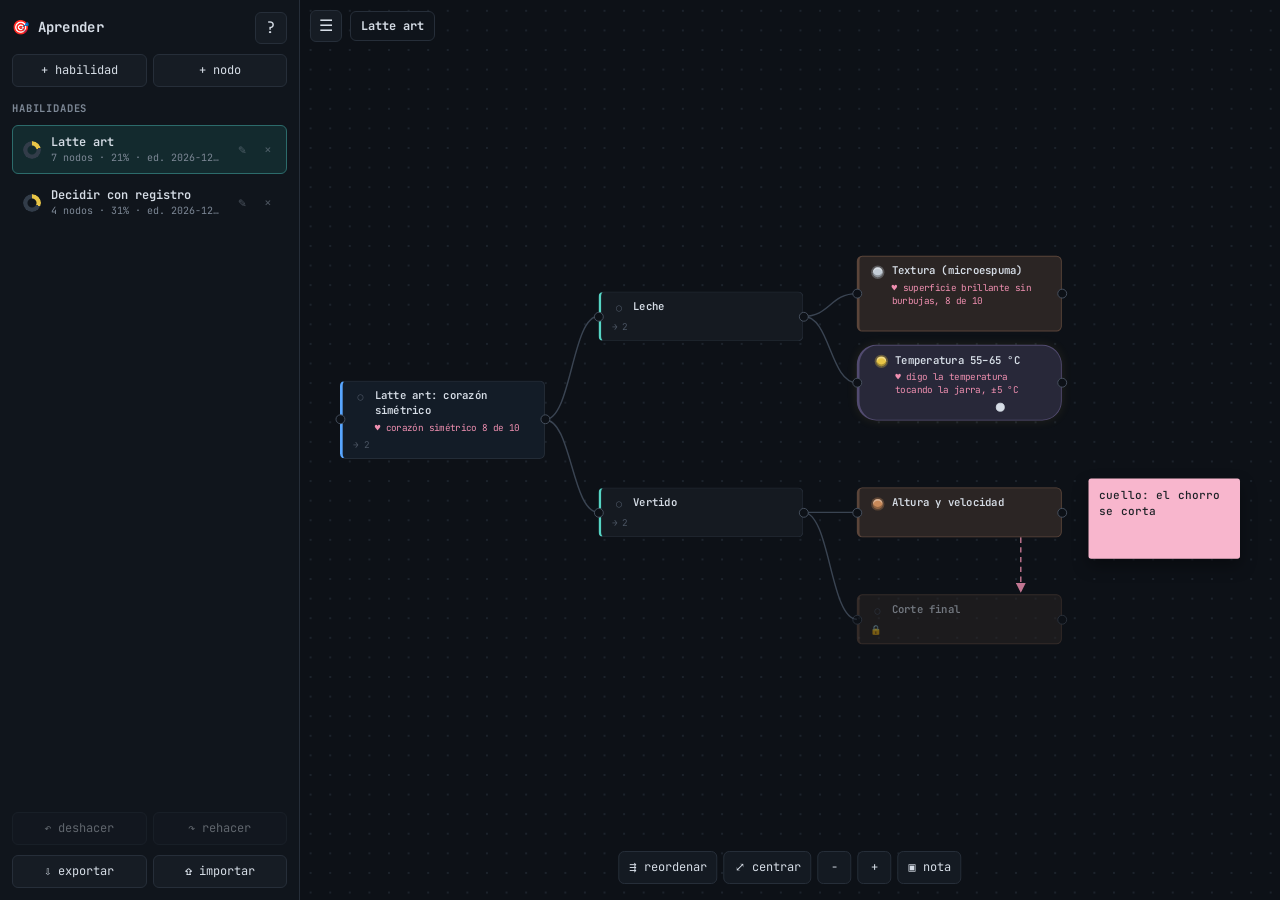
==== commit 26f8efa0: "Aprender: niveles con criterio, corazón, requisitos, notas adhesivas y exportar/importar - Criterio " ====
--- a/aprender/index.html
+++ b/aprender/index.html
@@ -20,6 +20,8 @@
   --accent: #58a6ff; --teal: #56d4c4; --danger: #f47067;
   --concepto: #c297ff; --accion: #f0883e;
   --bronce: #c98a5a; --plata: #c3ccd6; --oro: #e8c547; --diamante: #7fd8f5;
+  --heart: #ef8fb0; --req: #ef8fb0;
+  --s-rosa: #f8b6cd; --s-amarillo: #fde68a; --s-azul: #a9d3ff; --s-verde: #b6ebc2; --s-ink: #1f2328;
   --card-w: 230px; --card-h: 56px;
   color-scheme: dark;
 }
@@ -67,7 +69,7 @@
   background-color: var(--bg); background-image: radial-gradient(circle, #1c232c 1px, transparent 1.2px); }
 .canvas.panning { cursor: grabbing; }
 .world { position: absolute; left: 0; top: 0; transform-origin: 0 0; }
-.cards { position: absolute; left: 0; top: 0; }
+.cards, .stickies { position: absolute; left: 0; top: 0; }
 .wires { position: absolute; left: 0; top: 0; width: 1px; height: 1px; overflow: visible; pointer-events: none; }
 
 .topbar { position: absolute; top: calc(10px + env(safe-area-inset-top, 0px)); left: 10px; right: 10px; display: flex; align-items: center; gap: 8px; z-index: 6; pointer-events: none; }
@@ -79,19 +81,28 @@
 .wire .hit { fill: none; stroke: transparent; stroke-width: 16; pointer-events: stroke; cursor: pointer; }
 .wire:hover .line { stroke: #6b7788; }
 .wire.selected .line { stroke: var(--accent); stroke-width: 2.4; }
+/* requisito: flecha punteada, distinta de la conexión "es parte de" */
+.wire.req .line { stroke: var(--req); stroke-dasharray: 6 5; opacity: .8; }
+.wire.req:hover .line { opacity: 1; }
+.wire.req.selected .line { stroke: var(--accent); opacity: 1; }
 .temp { fill: none; stroke: var(--accent); stroke-width: 1.8; stroke-dasharray: 5 4; }
 
 .card { position: absolute; width: var(--card-w); min-height: var(--card-h); background: var(--card); border: 1px solid var(--line);
   border-left: 3px solid var(--teal); border-radius: 6px; padding: 8px 12px 6px 12px; cursor: default; user-select: none; -webkit-user-select: none; }
 .card:hover { border-color: var(--line-2); border-left-color: var(--teal); }
 .card.root { border-left-color: var(--accent); background: #131c27; }
-.card.selected { border-color: var(--accent) !important; box-shadow: 0 0 0 2px rgba(88,166,255,.45) !important; }
-.card.drop { border-color: var(--accent) !important; box-shadow: 0 0 0 2px var(--accent) !important; }
+.card.selected { border-color: var(--accent) !important; box-shadow: 0 0 0 2px rgba(88,166,255,.45) !important; opacity: 1; }
+.card.drop, .card.pickable:hover { border-color: var(--accent) !important; box-shadow: 0 0 0 2px var(--accent) !important; }
 .card.dragging { cursor: grabbing; z-index: 5; }
+.card.blocked { opacity: .5; }
+.card.blocked .st { cursor: not-allowed; }
 .title { display: block; font-weight: 600; font-size: 12px; line-height: 1.4; min-width: 0; outline: none; overflow-wrap: anywhere; }
 .title[contenteditable="true"] { background: var(--input); border-radius: 3px; padding: 0 3px; margin: 0 -3px; box-shadow: 0 0 0 1px var(--accent); cursor: text; user-select: text; -webkit-user-select: text; }
+.card .heart { margin: 3px 0 0 24px; font-size: 10.5px; line-height: 1.35; color: var(--heart); overflow-wrap: anywhere; }
 .meta { display: flex; justify-content: flex-end; align-items: center; gap: 8px; margin-top: 5px; font-size: 10.5px; color: var(--muted); height: 16px; }
-.meta .kids { margin-right: auto; color: var(--faint); }
+.meta .kids, .meta .lock { margin-right: auto; color: var(--faint); }
+.meta .lock { color: var(--muted); }
+.meta .lock + .kids { margin-right: 0; }
 .tools { display: flex; gap: 2px; opacity: 0; transition: opacity .1s; }
 .card:hover .tools, .card.selected .tools { opacity: 1; }
 .tools button { background: none; border: 0; color: var(--muted); cursor: pointer; padding: 0 3px; font-size: 12px; }
@@ -136,12 +147,31 @@
   border-radius: 6px; padding: 10px; font-size: 14px; color: var(--text); width: 100%; }
 .notes-box textarea:focus { outline: none; border-color: var(--accent); }
 
+/* notas adhesivas sueltas en el lienzo (estilo Miro) */
+.sticky { position: absolute; border-radius: 3px; padding: 10px 12px; color: var(--s-ink); font-size: 12.5px; line-height: 1.4; font-weight: 500;
+  box-shadow: 0 8px 18px rgba(0,0,0,.35); cursor: default; user-select: none; -webkit-user-select: none; }
+.sticky.c-rosa { background: var(--s-rosa); } .sticky.c-amarillo { background: var(--s-amarillo); }
+.sticky.c-azul { background: var(--s-azul); } .sticky.c-verde { background: var(--s-verde); }
+.sticky .stx { height: 100%; overflow: hidden; white-space: pre-wrap; overflow-wrap: anywhere; outline: none; }
+.sticky .stx:empty::before { content: "Doble toque para escribir"; opacity: .45; }
+.sticky .stx.editing { overflow: auto; cursor: text; user-select: text; -webkit-user-select: text; }
+.sticky .stx.editing:empty::before { content: ""; }
+.sticky.selected { outline: 2px solid var(--accent); outline-offset: 2px; }
+.sticky.dragging { z-index: 4; }
+.sticky .sdel, .sticky .sz { display: none; }
+.sticky.selected .sdel, .sticky.selected .sz, .sticky:hover .sdel, .sticky:hover .sz { display: block; }
+.sticky .sdel { position: absolute; top: -11px; right: -11px; width: 22px; height: 22px; border-radius: 50%; padding: 0; line-height: 18px;
+  background: #1f2630; color: var(--text); border: 1px solid var(--line-2); cursor: pointer; font-size: 13px; }
+.sticky .sdel:hover { color: var(--danger); }
+.sticky .sz { position: absolute; right: 0; bottom: 0; width: 18px; height: 18px; cursor: nwse-resize;
+  background: linear-gradient(135deg, transparent 55%, rgba(0,0,0,.28) 55%); border-bottom-right-radius: 3px; }
+.sticky .sz::after { content: ""; position: absolute; inset: -8px; }
+
 /* progreso de la habilidad en el panel (anillo, como en Planes) */
 .ring { width: 18px; height: 18px; border-radius: 50%; flex: none; background: conic-gradient(var(--oro) calc(var(--p) * 1%), var(--line-2) 0);
   -webkit-mask: radial-gradient(circle, transparent 4px, #000 5px); mask: radial-gradient(circle, transparent 4px, #000 5px); }
-.nm-item .dot.gem { border-radius: 2px; transform: rotate(45deg) scale(.85); }
-
-/* menú del nodo: botones en diagonal al costado de la card */
+
+/* menú del nodo: botones en diagonal debajo de la card */
 .nmenu { position: absolute; left: 0; top: 0; width: 0; height: 0; z-index: 4; }
 .nm-item { position: absolute; display: flex; align-items: center; gap: 8px; white-space: nowrap;
   background: #1a222d; border: 1px solid var(--line-2); border-radius: 999px; padding: 7px 14px 7px 10px; cursor: pointer;
@@ -150,14 +180,22 @@
 .nm-item:hover { border-color: var(--accent); }
 .nm-item .dot { width: 10px; height: 10px; border-radius: 50%; background: var(--c, var(--faint)); flex: none; }
 .nm-item.on { border-color: var(--c, var(--accent)); background: color-mix(in srgb, var(--c, var(--accent)) 16%, #1a222d); }
-.nm-item.back { color: var(--muted); font-weight: 400; }
+.nm-item.tool .dot { background: none; border: 1.5px solid var(--c, var(--faint)); }
 @keyframes nm-in { from { opacity: 0; translate: -8px -8px; } to { opacity: 1; translate: 0 0; } }
 @media (prefers-reduced-motion: reduce) { .nm-item { animation: none; } }
 
 .empty { position: absolute; inset: 0; display: grid; place-items: center; color: var(--faint); pointer-events: none; text-align: center; padding: 16px; line-height: 1.7; }
-.toolbar { position: absolute; bottom: calc(16px + env(safe-area-inset-bottom, 0px)); left: 50%; transform: translateX(-50%); display: flex; gap: 6px; z-index: 3; }
+.toolbar { position: absolute; bottom: calc(16px + env(safe-area-inset-bottom, 0px)); left: 50%; transform: translateX(-50%); display: flex; gap: 6px; z-index: 3; align-items: center; }
 .toolbar .btn { background: #141a22; }
 .toolbar .btn.primary { background: #b62324; }
+.toolbar.pick { background: #141a22; border: 1px solid var(--accent); border-radius: 8px; padding: 6px 6px 6px 12px; max-width: calc(100% - 20px); }
+.toolbar.pick span { color: var(--text); overflow: hidden; text-overflow: ellipsis; white-space: nowrap; }
+.palette { position: absolute; bottom: calc(62px + env(safe-area-inset-bottom, 0px)); left: 50%; transform: translateX(-50%); z-index: 3;
+  display: flex; gap: 6px; background: #141a22; border: 1px solid var(--line-2); border-radius: 8px; padding: 6px; box-shadow: 0 8px 24px rgba(0,0,0,.45); }
+.swatch { border: 0; border-radius: 4px; padding: 8px 10px; cursor: pointer; color: var(--s-ink); font-weight: 600; font-size: 11px; white-space: nowrap; }
+.swatch[data-color="rosa"] { background: var(--s-rosa); } .swatch[data-color="amarillo"] { background: var(--s-amarillo); }
+.swatch[data-color="azul"] { background: var(--s-azul); } .swatch[data-color="verde"] { background: var(--s-verde); }
+.swatch:hover { filter: brightness(1.06); transform: translateY(-1px); }
 .toast { position: absolute; top: calc(56px + env(safe-area-inset-top, 0px)); left: 50%; transform: translate(-50%, -8px); background: #1f2630; border: 1px solid var(--line-2); border-radius: 6px;
   padding: 7px 12px; opacity: 0; pointer-events: none; transition: opacity .15s, transform .15s; z-index: 7; max-width: calc(100% - 32px); }
 .toast.show { opacity: 1; transform: translate(-50%, 0); }
@@ -165,13 +203,21 @@
 /* ---------- ventanas ---------- */
 .ask { position: fixed; inset: 0; z-index: 50; background: rgba(0,0,0,.55); display: flex; align-items: flex-start; justify-content: center; padding: 18vh 16px 16px; }
 .ask-box { width: min(400px, 100%); max-height: 76vh; overflow-y: auto; background: var(--panel); border: 1px solid var(--line-2); border-radius: 10px; padding: 16px; display: flex; flex-direction: column; gap: 12px; box-shadow: 0 20px 60px rgba(0,0,0,.5); }
+.ask-box.wide { width: min(520px, 100%); }
 .ask-title { font-weight: 600; line-height: 1.5; }
 .ask-text { color: var(--muted); line-height: 1.6; }
 .ask input, .ask textarea { background: var(--input); border: 1px solid var(--line-2); border-radius: 6px; padding: 10px; font-size: 16px; width: 100%; }
+.ask #askArea { min-height: 200px; font-size: 11px; resize: vertical; }
 .ask input:focus, .ask textarea:focus { outline: none; border-color: var(--accent); }
 .ask-btns { display: flex; justify-content: flex-end; gap: 8px; flex-wrap: wrap; }
 .help { margin: 0; padding-left: 0; list-style: none; color: var(--muted); line-height: 1.6; font-size: 11.5px; display: grid; gap: 4px; }
 .help b { color: var(--text); }
+.help-h { color: var(--muted); font-size: 10.5px; font-weight: 700; letter-spacing: .08em; text-transform: uppercase; margin-top: 2px; }
+.lv-tab { display: grid; grid-template-columns: auto 1fr 1fr; gap: 3px 10px; font-size: 11px; color: var(--muted); line-height: 1.45; }
+.lv-tab b { color: var(--text); }
+.lv-tab .h { color: var(--faint); font-weight: 700; }
+.legend { display: grid; grid-template-columns: auto 1fr; gap: 5px 10px; font-size: 11.5px; color: var(--muted); align-items: center; }
+.legend i { display: block; width: 18px; height: 14px; border-radius: 2px; }
 
 .only-mobile { display: none; }
 @media (max-width: 800px) {
@@ -185,13 +231,18 @@
   .skill { padding: 11px 10px; }
   .btn { padding: 10px 12px; }
   .btn.sq { width: 42px; }
+  .toolbar .lbl { display: none; }
   .icon-btn { width: 40px; height: 40px; }
   .cur-name { padding: 10px 12px; }
   .tools button { font-size: 15px; padding: 0 6px; }
   .nm-item { padding: 10px 16px 10px 12px; font-size: 13px; }
-  .ask:has(.notes-box) { padding-top: 8vh; }
+  .ask:has(.notes-box), .ask:has(.wide) { padding-top: 8vh; }
   .notes-box textarea { font-size: 16px; }
   .card .note-dot:not(.has) { opacity: .7; }
+  .palette { flex-wrap: wrap; justify-content: center; width: calc(100% - 24px); }
+  .swatch { padding: 11px 12px; font-size: 12px; }
+  .sticky .sdel, .sticky .sz { display: none; }
+  .sticky.selected .sdel, .sticky.selected .sz { display: block; }
 }
 </style>
 </head>
@@ -213,6 +264,10 @@
       <button class="btn" id="undo" title="Ctrl+Z">↶ deshacer</button>
       <button class="btn" id="redo" title="Ctrl+Y">↷ rehacer</button>
     </div>
+    <div class="row2">
+      <button class="btn" id="exportBtn" title="Guardar una copia de todas las habilidades en JSON">⇩ exportar</button>
+      <button class="btn" id="importBtn" title="Cargar habilidades desde un JSON">⇧ importar</button>
+    </div>
   </aside>
   <div class="stage">
     <div class="topbar">
@@ -224,29 +279,42 @@
       <div class="world" id="world">
         <svg class="wires" id="wires" xmlns="http://www.w3.org/2000/svg"></svg>
         <div class="cards" id="cards"></div>
+        <div class="stickies" id="stickies"></div>
       </div>
       <div class="nmenu" id="nmenu" hidden></div>
       <div class="empty" id="empty" hidden><p></p></div>
+      <div class="palette" id="palette" hidden>
+        <button class="swatch" data-color="rosa" title="Traba / cuello de botella">traba</button>
+        <button class="swatch" data-color="amarillo" title="Idea">idea</button>
+        <button class="swatch" data-color="azul" title="Pregunta / investigar">pregunta</button>
+        <button class="swatch" data-color="verde" title="Recurso">recurso</button>
+      </div>
       <div class="toolbar" id="toolbar">
-        <button class="btn" id="layout" title="Acomoda los nodos en columnas según sus conexiones">⇶ reordenar</button>
-        <button class="btn" id="fit" title="Ver todo">⤢ centrar</button>
+        <button class="btn" id="layout" title="Acomoda los nodos en columnas según sus conexiones">⇶<span class="lbl"> reordenar</span></button>
+        <button class="btn" id="fit" title="Ver todo">⤢<span class="lbl"> centrar</span></button>
         <button class="btn sq" id="zoomOut" aria-label="Alejar">−</button>
         <button class="btn sq" id="zoomIn" aria-label="Acercar">+</button>
+        <button class="btn" id="noteBtn" title="Nota adhesiva">▣ nota</button>
       </div>
       <div class="toolbar" id="wireBar" hidden>
         <button class="btn primary" id="wireDel">× quitar conexión</button>
         <button class="btn" id="wireCancel">cancelar</button>
       </div>
+      <div class="toolbar pick" id="pickBar" hidden>
+        <span id="pickTxt"></span>
+        <button class="btn" id="pickCancel">cancelar</button>
+      </div>
     </main>
     <div class="toast" id="toast"></div>
   </div>
 </div>
 
 <div class="ask" id="ask" hidden>
-  <div class="ask-box" role="dialog" aria-modal="true" aria-labelledby="askTitle">
+  <div class="ask-box" id="askBox" role="dialog" aria-modal="true" aria-labelledby="askTitle">
     <div class="ask-title" id="askTitle"></div>
     <div class="ask-text" id="askText" hidden></div>
-    <input type="text" id="askInput" maxlength="120">
+    <input type="text" id="askInput" maxlength="160">
+    <textarea id="askArea" readonly hidden></textarea>
     <div class="ask-btns">
       <button type="button" class="btn" id="askCancel">cancelar</button>
       <button type="button" class="btn primary" id="askOk">aceptar</button>
@@ -266,31 +334,49 @@
 </div>
 
 <div class="ask" id="helpDlg" hidden>
-  <div class="ask-box">
+  <div class="ask-box wide">
     <div class="ask-title">Cómo se usa</div>
     <ul class="help">
       <li>Cada <b>habilidad</b> del panel izquierdo es un diagrama. Tocala para verla.</li>
-      <li><b>Nodos</b> = cards. Una línea A → B conecta A con B.</li>
-      <li>Arrastrá el <b>puerto ●</b> del borde derecho a otra card = conectarlas · a un lugar vacío = nuevo nodo conectado.</li>
-      <li>Arrastrá el <b>puerto de entrada</b> (borde izquierdo) = reconectar a otra card · a vacío = quitar la conexión.</li>
-      <li>Tocá una <b>card</b> = se abre su menú debajo. <b>Tipo</b>: <b style="color:var(--concepto)">concepto</b> (algo para entender o recordar) o <b style="color:var(--accion)">acción</b> (algo para poder hacer, se entrena repitiendo).</li>
-      <li><b>Estado</b>: <b style="color:var(--bronce)">bronce</b> → <b style="color:var(--plata)">plata</b> → <b style="color:var(--oro)">oro</b> → <b style="color:var(--diamante)">diamante</b>, se ve al inicio de la card. Tocalo para pasar al siguiente.</li>
-      <li><b>Notas</b>: el <b>puntito</b> de la card (lleno si tiene notas) o «Notas» en el menú.</li>
-      <li>Tocá una <b>línea</b> = seleccionarla para quitarla.</li>
-      <li>Arrastrá la <b>card</b> = moverla · <b>Shift + arrastrar</b> = mover con todo lo que sale de ella.</li>
-      <li><b>Doble clic</b> = crear nodo / renombrar · <b>✎</b> renombrar · <b>+</b> nodo conectado · <b>×</b> borrar.</li>
-      <li>Arrastrá el fondo = mover · rueda o dos dedos = zoom · <b>⇶ reordenar</b> acomoda todo en columnas.</li>
-      <li>Teclado: <b>Tab</b> nuevo nodo conectado · <b>Supr</b> borrar · <b>Enter</b> renombrar · <b>Ctrl+Z / Ctrl+Y</b>.</li>
-      <li>Los datos quedan guardados en este navegador.</li>
+      <li><b>Conexión</b> (línea continua) A → B = <b>B es parte de A</b>. Arrastrá el <b>puerto ●</b> del borde derecho a otra card = conectarlas · a un lugar vacío = nuevo nodo.</li>
+      <li><b>Requisito</b> (<b style="color:var(--req)">flecha punteada</b>) A ⇢ B = <b>B requiere A</b>. Se crea desde el menú de la card: «Requiere…» y tocás la otra card.</li>
+      <li><b>🔒 Bloqueada</b>: si alguna card requerida está por debajo de Plata, la card que la requiere se atenúa y no puede subir de nivel. Se desbloquea sola cuando todas llegan a Plata.</li>
+      <li>Tocá una <b>card</b> = menú debajo: <b style="color:var(--concepto)">concepto</b> / <b style="color:var(--accion)">acción</b>, <b style="color:var(--heart)">corazón</b> y requisitos.</li>
+      <li><b style="color:var(--heart)">Corazón</b> = criterio de logro visible (ej. «corazón simétrico 8 de 10»). Sin corazón, una card no pasa de Plata.</li>
+      <li><b>Estado</b>: tocá el círculo al inicio de la card para subirlo. El nivel de cada card es independiente del de sus partes.</li>
+      <li><b>Notas</b>: el <b>puntito</b> de la card (lleno si tiene notas).</li>
+      <li>Tocá una <b>línea</b> o <b>flecha</b> = seleccionarla para quitarla.</li>
+      <li>Arrastrá la <b>card</b> = moverla · <b>Shift + arrastrar</b> = mover con todas sus partes.</li>
+      <li><b>Doble clic</b> = crear nodo / renombrar · <b>✎</b> renombrar · <b>+</b> nueva parte · <b>×</b> borrar.</li>
+      <li>Arrastrá el fondo = mover · rueda o dos dedos = zoom · <b>⇶</b> reordenar · <b>⤢</b> centrar.</li>
+      <li>Teclado: <b>Tab</b> nueva parte · <b>Supr</b> borrar · <b>Enter</b> renombrar · <b>Ctrl+Z / Ctrl+Y</b>.</li>
     </ul>
+    <div class="help-h">Niveles</div>
+    <div class="lv-tab">
+      <span></span><span class="h">Acción</span><span class="h">Concepto</span>
+      <b style="color:var(--bronce)">Bronce</b><span>lo entiendo o lo hice una vez</span><span>lo leí</span>
+      <b style="color:var(--plata)">Plata</b><span>me sale con atención deliberada</span><span>lo recuerdo con ayuda</span>
+      <b style="color:var(--oro)">Oro</b><span>cumplo el corazón de forma consistente</span><span>lo explico sin mirar</span>
+      <b style="color:var(--diamante)">Diamante</b><span>automatizado, me sale mientras pienso en otra cosa</span><span>lo uso sin pensarlo</span>
+    </div>
+    <div class="help-h">Notas adhesivas <span style="font-weight:400;text-transform:none;letter-spacing:0">(botón ▣ nota)</span></div>
+    <div class="legend">
+      <i style="background:var(--s-rosa)"></i><span><b>Rosa</b>: traba / cuello de botella</span>
+      <i style="background:var(--s-amarillo)"></i><span><b>Amarillo</b>: idea</span>
+      <i style="background:var(--s-azul)"></i><span><b>Azul</b>: pregunta / investigar</span>
+      <i style="background:var(--s-verde)"></i><span><b>Verde</b>: recurso</span>
+    </div>
+    <ul class="help"><li>Arrastrala para moverla · <b>doble toque</b> para escribir · esquina de abajo a la derecha para cambiar el tamaño · <b>×</b> para borrarla.</li>
+      <li>Los datos quedan en este navegador. Usá <b>exportar</b> para guardar una copia en JSON.</li></ul>
     <div class="ask-btns"><button type="button" class="btn primary" id="helpClose">entendido</button></div>
   </div>
 </div>
+<input type="file" id="fileIn" accept="application/json,.json" hidden>
 
 <script>
 // Aprender: organizador de diagramas de habilidades (basado en el mapa de Planes).
-// Cada habilidad es un lienzo con cards (nodos) y conexiones A→B.
-// Los datos quedan en este navegador (localStorage).
+// Cada habilidad es un lienzo con cards (nodos), conexiones A→B ("B es parte de A"),
+// requisitos A⇢B ("B requiere A") y notas adhesivas. Datos en localStorage; exportar/importar JSON.
 (function(){
 "use strict";
 
@@ -299,58 +385,94 @@
 var GX = 60, GY = 18;     // separación entre columnas / filas al reordenar
 var GRID = 10;
 var LEVEL_ORDER = ["", "bronce", "plata", "oro", "diamante"];
+var PLATA = 2, ORO = 3;   // posiciones en LEVEL_ORDER
 var LEVELS = {
   bronce:   { label: "Bronce",   color: "var(--bronce)" },
   plata:    { label: "Plata",    color: "var(--plata)" },
   oro:      { label: "Oro",      color: "var(--oro)" },
   diamante: { label: "Diamante", color: "var(--diamante)" }
 };
+// Criterio de cada nivel según el tipo (una card sin tipo usa los de acción).
+var CRITERIA = {
+  accion:   { bronce: "lo entiendo o lo hice una vez", plata: "me sale con atención deliberada",
+              oro: "cumplo el corazón de forma consistente", diamante: "automatizado, me sale mientras pienso en otra cosa" },
+  concepto: { bronce: "lo leí", plata: "lo recuerdo con ayuda", oro: "lo explico sin mirar", diamante: "lo uso sin pensarlo" }
+};
 var TYPES = {
   concepto: { label: "Concepto", color: "var(--concepto)" },
   accion:   { label: "Acción",   color: "var(--accion)" }
 };
+var STICKY_COLORS = ["rosa", "amarillo", "azul", "verde"];
 
 var $ = function(id){ return document.getElementById(id); };
-var canvas = $("canvas"), world = $("world"), wiresEl = $("wires"), cardsEl = $("cards");
+var canvas = $("canvas"), world = $("world"), wiresEl = $("wires"), cardsEl = $("cards"), stickiesEl = $("stickies");
 
 var state = load();
 var hist = [], fut = [];
-var sel = null;          // {node: id} | {dep: {from, to}}
+var sel = null;          // {node: id} | {dep: {from, to}} | {req: {from, to}} | {sticky: id}
 var els = {};            // id de nodo → elemento de la card
+var sEls = {};           // id de nota adhesiva → elemento
 var drag = null, pinch = null, pointers = {}, tempWire = null, editing = null;
-var menu = null;         // {id, view: "root" | "tipo"} menú abierto sobre un nodo
+var menu = null;         // {id} menú abierto sobre un nodo
+var pick = null;         // {to: id} eligiendo la card que «to» requiere
 
 // ---------- datos ----------
 function uid(){ return Date.now().toString(36) + Math.random().toString(36).slice(2, 7); }
 
-function newSkillObj(name){ return { id: uid(), name: name, updated: Date.now(), nodes: [], deps: [], view: { x: 60, y: 120, z: 1 } }; }
+function newSkillObj(name){ return { id: uid(), name: name, updated: Date.now(), nodes: [], deps: [], reqs: [], stickies: [], view: { x: 60, y: 120, z: 1 } }; }
+// Completa lo que falte (datos guardados con versiones anteriores o importados).
+function normSkill(s){
+  s.id = s.id || uid(); s.name = s.name || "Sin nombre"; s.updated = s.updated || Date.now();
+  s.nodes = Array.isArray(s.nodes) ? s.nodes : [];
+  s.deps = Array.isArray(s.deps) ? s.deps : [];
+  s.reqs = Array.isArray(s.reqs) ? s.reqs : [];
+  s.stickies = Array.isArray(s.stickies) ? s.stickies : [];
+  s.view = s.view || { x: 60, y: 120, z: 1 };
+  return s;
+}
 
 function demo(){
-  function sk(name, list, links, notes){
+  // list: [clave, título, x, y, tipo, nivel] · extra: notes / hearts {clave: texto}, reqs [[requerida, requiere]], stickies
+  function sk(name, list, links, extra){
     var s = newSkillObj(name), by = {};
-    list.forEach(function(x){ var n = { id: uid(), title: x[1], x: x[2], y: x[3] }; if(x[4]) n.type = x[4]; if(x[5]) n.level = x[5]; if(notes && notes[x[0]]) n.notes = notes[x[0]]; s.nodes.push(n); by[x[0]] = n; });
+    extra = extra || {};
+    list.forEach(function(x){
+      var n = { id: uid(), title: x[1], x: x[2], y: x[3] };
+      if(x[4]) n.type = x[4]; if(x[5]) n.level = x[5];
+      if(extra.notes && extra.notes[x[0]]) n.notes = extra.notes[x[0]];
+      if(extra.hearts && extra.hearts[x[0]]) n.heart = extra.hearts[x[0]];
+      s.nodes.push(n); by[x[0]] = n;
+    });
     links.forEach(function(l){ s.deps.push({ from: by[l[0]].id, to: by[l[1]].id }); });
+    (extra.reqs || []).forEach(function(r){ s.reqs.push({ from: by[r[0]].id, to: by[r[1]].id }); });
+    (extra.stickies || []).forEach(function(n){ s.stickies.push(Object.assign({ id: uid() }, n)); });
     return s;
   }
-  var latteNotes = { tp: "Arriba de 65 °C la leche pierde dulzor y la espuma se rompe.\nTermómetro de clip en la jarra hasta que salga de memoria." };
   var latte = sk("Latte art", [
     ["la", "Latte art: corazón simétrico", 0, 140],
-    ["le", "Leche", 290, 40], ["ve", "Vertido", 290, 240],
-    ["te", "Textura (microespuma)", 580, 0, "accion", "plata"], ["tp", "Temperatura 55–65 °C", 580, 80, "concepto", "oro"],
-    ["al", "Altura y velocidad", 580, 240, "accion", "bronce"], ["co", "Corte final", 870, 240, "accion"]
-  ], [["la","le"],["la","ve"],["le","te"],["le","tp"],["ve","al"],["al","co"]], latteNotes);
+    ["le", "Leche", 290, 40], ["ve", "Vertido", 290, 260],
+    ["te", "Textura (microespuma)", 580, 0, "accion", "plata"], ["tp", "Temperatura 55–65 °C", 580, 100, "concepto", "oro"],
+    ["al", "Altura y velocidad", 580, 260, "accion", "bronce"], ["co", "Corte final", 580, 380, "accion"]
+  ], [["la","le"],["la","ve"],["le","te"],["le","tp"],["ve","al"],["ve","co"]], {
+    notes: { tp: "Arriba de 65 °C la leche pierde dulzor y la espuma se rompe.\nTermómetro de clip en la jarra hasta que salga de memoria." },
+    hearts: { la: "corazón simétrico 8 de 10", tp: "digo la temperatura tocando la jarra, ±5 °C", te: "superficie brillante sin burbujas, 8 de 10" },
+    reqs: [["al", "co"]],
+    stickies: [{ color: "rosa", text: "cuello: el chorro se corta", x: 840, y: 250, w: 170, h: 90 }]
+  });
   var dec = sk("Decidir con registro", [
     ["d", "Decidir con registro", 0, 60],
-    ["de", "Detectar decisiones importantes", 290, 0, "accion", "bronce"], ["fo", "Formato de la predicción", 290, 100, "concepto", "diamante"],
+    ["de", "Detectar decisiones importantes", 290, 0, "accion", "bronce"], ["fo", "Formato de la predicción", 290, 110, "concepto", "diamante"],
     ["re", "Revisión mensual", 580, 50, "accion"]
-  ], [["d","de"],["d","fo"],["de","re"],["fo","re"]]);
+  ], [["d","de"],["d","fo"],["de","re"],["fo","re"]], {
+    hearts: { d: "predicción escrita en 9 de cada 10 decisiones importantes", fo: "resultado esperado + % de confianza, 10 de 10" }
+  });
   return [latte, dec];
 }
 
 function load(){
   try {
     var s = JSON.parse(localStorage.getItem(KEY));
-    if(s && Array.isArray(s.skills)) return s;
+    if(s && Array.isArray(s.skills)){ s.skills.forEach(normSkill); return s; }
   } catch(e){}
   var skills = demo();
   return { skills: skills, current: skills[0].id };
@@ -365,20 +487,25 @@
   for(var i = 0; i < p.nodes.length; i++) if(p.nodes[i].id === id) return p.nodes[i];
   return null;
 }
+function stickyById(p, id){
+  for(var i = 0; i < p.stickies.length; i++) if(p.stickies[i].id === id) return p.stickies[i];
+  return null;
+}
 function prereqs(p, id){ return p.deps.filter(function(d){ return d.to === id; }).map(function(d){ return d.from; }); }
 function dependents(p, id){ return p.deps.filter(function(d){ return d.from === id; }).map(function(d){ return d.to; }); }
 
-function reaches(p, a, b){
+function reachesIn(list, a, b){
   var seen = {}, stack = [a];
   while(stack.length){
     var n = stack.pop();
     if(n === b) return true;
     if(seen[n]) continue;
     seen[n] = 1;
-    dependents(p, n).forEach(function(x){ stack.push(x); });
+    list.forEach(function(d){ if(d.from === n) stack.push(d.to); });
   }
   return false;
 }
+function reaches(p, a, b){ return reachesIn(p.deps, a, b); }
 function descendants(p, id){
   var out = {}, stack = [id];
   while(stack.length){
@@ -397,6 +524,22 @@
   return true;
 }
 function removeDep(p, from, to){ p.deps = p.deps.filter(function(d){ return !(d.from === from && d.to === to); }); }
+
+// ---------- requisitos y bloqueo ----------
+function rank(l){ return Math.max(0, LEVEL_ORDER.indexOf(l || "")); }
+function criterion(t, l){ return CRITERIA[t.type === "concepto" ? "concepto" : "accion"][l]; }
+function reqsOf(p, id){ return p.reqs.filter(function(r){ return r.to === id; }).map(function(r){ return r.from; }); }
+// Cards requeridas que todavía están por debajo de Plata.
+function blockers(p, t){ return reqsOf(p, t.id).map(function(id){ return byId(p, id); }).filter(function(x){ return x && rank(x.level) < PLATA; }); }
+function blockedSet(p){ var o = {}; if(p) p.nodes.forEach(function(t){ if(blockers(p, t).length) o[t.id] = 1; }); return o; }
+function addReq(p, from, to){
+  var a = byId(p, from), b = byId(p, to);
+  if(!a || !b || from === to) return false;
+  if(p.reqs.some(function(r){ return r.from === from && r.to === to; })){ toast("Ese requisito ya existe"); return false; }
+  if(reachesIn(p.reqs, to, from)){ toast("No se puede: «" + a.title + "» ya requiere (directa o indirectamente) a «" + b.title + "»"); return false; }
+  p.reqs.push({ from: from, to: to });
+  return true;
+}
 
 function overlaps(p, x, y, skip){ return p.nodes.some(function(t){ return t.id !== skip && Math.abs(t.x - x) < W && Math.abs(t.y - y) < H + 4; }); }
 function freeSpot(p, x, y){ var i = 0; while(overlaps(p, x, y) && i++ < 200) y += H + GY; return { x: x, y: y }; }
@@ -412,17 +555,24 @@
 // ---------- historial ----------
 function snapshot(){ return JSON.stringify({ skills: state.skills, current: state.current }); }
 function pushHist(s){ hist.push(s || snapshot()); if(hist.length > 200) hist.shift(); fut = []; }
-function restore(s){ var o = JSON.parse(s); state.skills = o.skills; state.current = o.current; sel = null; save(); renderAll(); }
+function restore(s){ var o = JSON.parse(s); state.skills = o.skills; state.current = o.current; sel = null; pick = null; save(); renderAll(); }
 function undo(){ if(!hist.length) return; fut.push(snapshot()); restore(hist.pop()); }
 function redo(){ if(!fut.length) return; hist.push(snapshot()); restore(fut.pop()); }
+// Cambio con deshacer. Si una card queda desbloqueada por el cambio, avisa.
 function change(fn){
-  var before = snapshot(), p = cur();
+  var before = snapshot(), p = cur(), was = blockedSet(p);
   if(fn(p) === false) return;
   pushHist(before);
   p = cur();
   if(p) p.updated = Date.now();
   save();
   renderAll();
+  if(!p) return;
+  var now = blockedSet(p);
+  var freed = p.nodes.filter(function(t){ return was[t.id] && !now[t.id]; });
+  if(freed.length) setTimeout(function(){
+    toast("Desbloqueada" + (freed.length > 1 ? "s" : "") + ": " + freed.map(function(t){ return t.title; }).join(", "));
+  }, 0);
 }
 
 // ---------- vista ----------
@@ -450,13 +600,12 @@
 var saveTimer;
 function saveSoon(){ clearTimeout(saveTimer); saveTimer = setTimeout(save, 300); }
 function fit(){
-  var p = cur(); if(!p || !p.nodes.length) return;
+  var p = cur(); if(!p || (!p.nodes.length && !p.stickies.length)) return;
   var r = canvas.getBoundingClientRect();
   var minX = Infinity, minY = Infinity, maxX = -Infinity, maxY = -Infinity;
-  p.nodes.forEach(function(t){
-    minX = Math.min(minX, t.x); minY = Math.min(minY, t.y);
-    maxX = Math.max(maxX, t.x + W); maxY = Math.max(maxY, t.y + cardH(t.id));
-  });
+  function box(x, y, w, h){ minX = Math.min(minX, x); minY = Math.min(minY, y); maxX = Math.max(maxX, x + w); maxY = Math.max(maxY, y + h); }
+  p.nodes.forEach(function(t){ box(t.x, t.y, W, cardH(t.id)); });
+  p.stickies.forEach(function(s){ box(s.x, s.y, s.w, s.h); });
   var pad = 40;
   var z = Math.min(1.2, (r.width - pad * 2) / (maxX - minX), (r.height - pad * 2 - 110) / (maxY - minY));
   z = Math.max(0.45, z);   // en pantallas chicas mejor legible que completo
@@ -520,28 +669,38 @@
 // ---------- dibujo ----------
 function isSelNode(id){ return sel && sel.node === id; }
 function isSelDep(d){ return sel && sel.dep && sel.dep.from === d.from && sel.dep.to === d.to; }
+function isSelReq(r){ return sel && sel.req && sel.req.from === r.from && sel.req.to === r.to; }
 
 function renderAll(){
   renderSkills();
+  renderStickies();
   renderCards();
   renderWires();
   applyView();
   var p = cur();
   $("undo").disabled = !hist.length;
   $("redo").disabled = !fut.length;
-  $("newNode").disabled = !p;
-  $("layout").disabled = $("fit").disabled = !p || !p.nodes.length;
+  $("newNode").disabled = $("noteBtn").disabled = !p;
+  $("layout").disabled = !p || !p.nodes.length;
+  $("fit").disabled = !p || (!p.nodes.length && !p.stickies.length);
   $("curName").textContent = p ? p.name : "";
   $("curName").hidden = !p;
-  renderWireBar();
+  renderBars();
   renderMenu();
+}
+
+function levelTip(p, t, lv, bl){
+  var s = lv ? lv.label + ": " + criterion(t, t.level) : "Sin estado";
+  if(bl.length) return s + " · 🔒 requiere llevar a Plata: " + bl.map(function(x){ return x.title; }).join(", ");
+  var next = LEVEL_ORDER[rank(t.level) + 1];
+  return s + (next ? " · tocá para subir a " + LEVELS[next].label + " (" + criterion(t, next) + ")" : " · tocá para volver a sin estado");
 }
 
 function renderCards(){
   var p = cur();
   cardsEl.innerHTML = "";
   els = {};
-  $("empty").hidden = !!(p && p.nodes.length);
+  $("empty").hidden = !!(p && (p.nodes.length || p.stickies.length));
   $("empty").firstElementChild.textContent = p
     ? "Doble clic (o «+ nodo») para crear el primer nodo."
     : "Creá una habilidad con «+ habilidad».";
@@ -549,33 +708,74 @@
   p.nodes.forEach(function(t){
     var kids = dependents(p, t.id).length;
     var c = document.createElement("div");
-    var ty = TYPES[t.type];
-    var lv = LEVELS[t.level];
-    c.className = "card" + (ty ? " t-" + t.type : !prereqs(p, t.id).length && kids ? " root" : "") + (lv ? " lv-" + t.level : "") + (isSelNode(t.id) ? " selected" : "");
+    var ty = TYPES[t.type], lv = LEVELS[t.level], bl = blockers(p, t);
+    c.className = "card" + (ty ? " t-" + t.type : !prereqs(p, t.id).length && kids ? " root" : "") + (lv ? " lv-" + t.level : "") +
+      (bl.length ? " blocked" : "") + (pick && pick.to !== t.id ? " pickable" : "") + (isSelNode(t.id) ? " selected" : "");
     c.dataset.id = t.id;
     c.style.left = t.x + "px";
     c.style.top = t.y + "px";
     c.innerHTML =
       '<span class="port in" data-port="in" title="Arrastrá para reconectar o quitar la conexión"></span>' +
-      '<div class="head"><button class="st" data-act="level" title="' + (lv ? lv.label : "Sin estado") + ' · tocá para cambiar">' +
-        (lv ? '<span class="medal m-' + t.level + '" style="--m:' + lv.color + '"></span>' : "○") + '</button><span class="title"></span></div>' +
-      '<div class="meta">' + (kids ? '<span class="kids" title="Nodos conectados">→ ' + kids + '</span>' : '') +
-        noteDot(t) + '<span class="tools"><button data-act="edit" title="Renombrar">✎</button><button data-act="child" title="Nuevo nodo conectado (Tab)">+</button><button data-act="del" title="Borrar (Supr)">×</button></span>' +
+      '<div class="head"><button class="st" data-act="level"></button><span class="title"></span></div>' +
+      (t.heart ? '<div class="heart"></div>' : '') +
+      '<div class="meta">' + (bl.length ? '<span class="lock">🔒</span>' : '') + (kids ? '<span class="kids" title="Partes">→ ' + kids + '</span>' : '') +
+        noteDot(t) + '<span class="tools"><button data-act="edit" title="Renombrar">✎</button><button data-act="child" title="Nueva parte (Tab)">+</button><button data-act="del" title="Borrar (Supr)">×</button></span>' +
       '</div>' +
       '<span class="port out" data-port="out" title="Arrastrá para conectar"></span>';
+    var st = c.querySelector(".st");
+    st.innerHTML = lv ? '<span class="medal m-' + t.level + '" style="--m:' + lv.color + '"></span>' : "○";
+    st.title = levelTip(p, t, lv, bl);
     c.querySelector(".title").textContent = t.title;
-    c.title = t.title;
+    if(t.heart){ var hz = c.querySelector(".heart"); hz.textContent = "♥ " + t.heart; hz.title = "Corazón: " + t.heart; }
+    if(bl.length) c.querySelector(".lock").title = "Bloqueada: requiere llevar a Plata " + bl.map(function(x){ return "«" + x.title + "»"; }).join(", ");
     cardsEl.appendChild(c);
     els[t.id] = c;
   });
 }
 
+function renderStickies(){
+  var p = cur();
+  stickiesEl.innerHTML = "";
+  sEls = {};
+  if(!p) return;
+  p.stickies.forEach(function(s){
+    var el = document.createElement("div");
+    el.className = "sticky c-" + s.color + (sel && sel.sticky === s.id ? " selected" : "");
+    el.dataset.sid = s.id;
+    el.style.left = s.x + "px"; el.style.top = s.y + "px";
+    el.style.width = s.w + "px"; el.style.height = s.h + "px";
+    el.innerHTML = '<div class="stx"></div><button class="sdel" data-sact="del" aria-label="Borrar nota" title="Borrar nota">×</button><span class="sz" data-sact="resize" title="Cambiar tamaño"></span>';
+    el.querySelector(".stx").textContent = s.text || "";
+    stickiesEl.appendChild(el);
+    sEls[s.id] = el;
+  });
+}
+
+function curve(x1, y1, x2, y2, horiz){
+  if(horiz){ var dx = Math.max(30, Math.abs(x2 - x1) / 2) * (x2 >= x1 ? 1 : -1);
+    return "M" + x1 + "," + y1 + " C" + (x1 + dx) + "," + y1 + " " + (x2 - dx) + "," + y2 + " " + x2 + "," + y2; }
+  var dy = Math.max(24, Math.abs(y2 - y1) / 2) * (y2 >= y1 ? 1 : -1);
+  return "M" + x1 + "," + y1 + " C" + x1 + "," + (y1 + dy) + " " + x2 + "," + (y2 - dy) + " " + x2 + "," + y2;
+}
 function wirePath(x1, y1, x2, y2){
   var dx = Math.max(30, Math.abs(x2 - x1) / 2);
   return "M" + x1 + "," + y1 + " C" + (x1 + dx) + "," + y1 + " " + (x2 - dx) + "," + y2 + " " + x2 + "," + y2;
 }
+// Flecha de requisito: de lado a lado si las cards están en columnas distintas; si no, de arriba a abajo.
+function reqPath(a, b){
+  var ah = cardH(a.id), bh = cardH(b.id);
+  var ax = a.x + W / 2, ay = a.y + ah / 2, bx = b.x + W / 2, by = b.y + bh / 2;
+  if(Math.abs(bx - ax) >= W * 0.8){
+    var right = bx > ax;
+    return curve(right ? a.x + W : a.x, ay, right ? b.x - 4 : b.x + W + 4, by, true);
+  }
+  var down = by > ay, off = W * 0.3;   // corrida hacia la derecha para no tapar las conexiones
+  return curve(ax + off, down ? a.y + ah : a.y, bx + off, down ? b.y - 4 : b.y + bh + 4, false);
+}
 function renderWires(){
-  var p = cur(), html = "";
+  var p = cur();
+  var html = '<defs><marker id="reqArrow" viewBox="0 0 10 10" refX="8" refY="5" markerWidth="7" markerHeight="7" orient="auto-start-reverse">' +
+    '<path d="M0,0 L10,5 L0,10 z" fill="#ef8fb0"/></marker></defs>';
   if(p){
     p.deps.forEach(function(d){
       if(drag && drag.kind === "wire" && drag.hide && drag.hide.from === d.from && drag.hide.to === d.to) return;
@@ -584,25 +784,44 @@
       var path = wirePath(a.x + W, a.y + cardH(a.id) / 2, b.x, b.y + cardH(b.id) / 2);
       html += '<g class="wire' + (isSelDep(d) ? " selected" : "") + '" data-from="' + d.from + '" data-to="' + d.to + '"><path class="hit" d="' + path + '"/><path class="line" d="' + path + '"/></g>';
     });
+    p.reqs.forEach(function(r){
+      var a = byId(p, r.from), b = byId(p, r.to);
+      if(!a || !b) return;
+      var path = reqPath(a, b);
+      html += '<g class="wire req' + (isSelReq(r) ? " selected" : "") + '" data-rfrom="' + r.from + '" data-rto="' + r.to + '"><title>«' +
+        esc(b.title) + '» requiere «' + esc(a.title) + '»</title><path class="hit" d="' + path + '"/><path class="line" d="' + path + '" marker-end="url(#reqArrow)"/></g>';
+    });
   }
   if(tempWire) html += '<path class="temp" d="' + tempWire + '"/>';
   wiresEl.innerHTML = html;
 }
-function renderWireBar(){
-  var on = !!(sel && sel.dep);
-  $("wireBar").hidden = !on;
-  $("toolbar").hidden = on;
-}
-
-// ---------- menú del nodo: el tipo, en diagonal debajo de la card ----------
+function esc(s){ return String(s).replace(/[&<>"']/g, function(c){ return "&#" + c.charCodeAt(0) + ";"; }); }
+// Barra de abajo: normal · línea o flecha seleccionada · eligiendo requisito.
+function renderBars(){
+  var line = !!(sel && (sel.dep || sel.req));
+  $("pickBar").hidden = !pick;
+  $("wireBar").hidden = !!pick || !line;
+  $("toolbar").hidden = !!pick || line;
+  if(pick || line) $("palette").hidden = true;
+  $("wireDel").textContent = sel && sel.req ? "× quitar requisito" : "× quitar conexión";
+  if(pick){ var t = cur() && byId(cur(), pick.to); $("pickTxt").textContent = "Tocá la card que «" + (t ? t.title : "") + "» requiere"; }
+}
+
+// ---------- menú del nodo: tipo, corazón y requisitos, en diagonal debajo de la card ----------
 function openMenu(id){ menu = { id: id }; renderMenu(); }
 function closeMenu(){ if(!menu) return; menu = null; renderMenu(); }
 function renderMenu(){
   var box = $("nmenu"), p = cur(), t = menu && p && byId(p, menu.id);
   if(!t || !els[menu.id]){ menu = null; box.hidden = true; box.innerHTML = ""; return; }
+  var n = reqsOf(p, t.id).length;
   var items = Object.keys(TYPES).map(function(k){
     return { act: "set", val: k, on: t.type === k, color: TYPES[k].color, html: '<span class="dot"></span>' + TYPES[k].label };
-  }).concat([{ act: "set", val: "", on: !t.type, html: '<span class="dot"></span>Sin tipo' }]);
+  }).concat([
+    { act: "set", val: "", on: !t.type, html: '<span class="dot"></span>Sin tipo' },
+    { act: "heart", cls: "tool", color: "var(--heart)", html: '<span class="dot"></span>' + (t.heart ? "Editar corazón" : "Corazón") },
+    { act: "req", cls: "tool", color: "var(--req)", html: '<span class="dot"></span>Requiere…' }
+  ]);
+  if(n) items.push({ act: "unreq", cls: "tool", html: '<span class="dot"></span>' + (n > 1 ? "Quitar requisitos (" + n + ")" : "Quitar requisito") });
   box.innerHTML = items.map(function(it, i){
     return '<button type="button" class="nm-item' + (it.on ? " on" : "") + (it.cls ? " " + it.cls : "") + '" style="--i:' + i + (it.color ? ";--c:" + it.color : "") +
       '" data-menu="' + it.act + '" data-val="' + (it.val || "") + '">' + it.html + "</button>";
@@ -630,25 +849,70 @@
   var b = e.target.closest("[data-menu]"); if(!b || !menu) return;
   var p = cur(), t = byId(p, menu.id); if(!t) return;
   var act = b.dataset.menu;
+  menu = null;
   if(act === "set"){
     var v = b.dataset.val || null;
-    menu = null;
     if((t.type || null) !== v) change(function(){ if(v) t.type = v; else delete t.type; });
     else renderMenu();
+  } else if(act === "heart"){ renderMenu(); editHeart(t.id); }
+  else if(act === "req"){ renderMenu(); startPick(t.id); }
+  else if(act === "unreq"){
+    var n = reqsOf(p, t.id).length;
+    change(function(){ p.reqs = p.reqs.filter(function(r){ return r.to !== t.id; }); });
+    toast(n > 1 ? "Requisitos quitados" : "Requisito quitado");
   }
 });
 
+// ---------- requisito: elegir la otra card ----------
+function startPick(id){ pick = { to: id }; select(null); renderCards(); renderWires(); renderBars(); }
+function endPick(){ pick = null; renderCards(); renderWires(); renderBars(); }
+function finishPick(fromId){
+  var p = cur(), to = pick && pick.to; pick = null;
+  if(!to || fromId === to){ renderCards(); renderBars(); return; }
+  var a = byId(p, fromId), b = byId(p, to);
+  var ok = false;
+  change(function(){ ok = addReq(p, fromId, to); return ok; });
+  if(!ok){ renderCards(); renderBars(); return; }
+  toast("«" + b.title + "» requiere «" + a.title + "»" + (rank(a.level) < PLATA ? " · queda bloqueada" : ""));
+}
+$("pickCancel").addEventListener("click", endPick);
+
 // ---------- estado (toque en el círculo = siguiente estado) ----------
+function setLevel(id, next){
+  var p = cur(), t = byId(p, id); if(!t) return;
+  if(rank(next) > rank(t.level)){
+    var bl = blockers(p, t);
+    if(bl.length){ toast("🔒 Bloqueada: primero llevá a Plata " + bl.map(function(x){ return "«" + x.title + "»"; }).join(", ")); return; }
+    if(rank(next) >= ORO && !(t.heart && t.heart.trim())){
+      ask({ title: "Para pasar a " + LEVELS[next].label + ", escribí el corazón de «" + t.title + "»",
+            text: "El criterio de logro visible. Ej.: corazón simétrico 8 de 10.", input: "", placeholder: "Corazón…", ok: "guardar y subir" }, function(v){
+        change(function(){ t.heart = v; t.level = next; });
+        toast("Estado: " + LEVELS[next].label);
+      });
+      return;
+    }
+  }
+  change(function(){ if(next) t.level = next; else delete t.level; });
+  toast(next ? "Estado: " + LEVELS[next].label : "Sin estado");
+}
 function cycleLevel(id){
   var t = byId(cur(), id); if(!t) return;
-  var next = LEVEL_ORDER[(LEVEL_ORDER.indexOf(t.level || "") + 1) % LEVEL_ORDER.length];
-  change(function(){ if(next) t.level = next; else delete t.level; });
-  toast(next ? "Estado: " + LEVELS[next].label : "Sin estado");
+  setLevel(id, LEVEL_ORDER[(rank(t.level) + 1) % LEVEL_ORDER.length]);
+}
+function editHeart(id){
+  var t = byId(cur(), id); if(!t) return;
+  ask({ title: "Corazón de «" + t.title + "»", text: "Criterio de logro visible, ej.: corazón simétrico 8 de 10. Dejalo vacío para quitarlo.",
+        input: t.heart || "", placeholder: "Corazón…", ok: "guardar", allowEmpty: true }, function(v){
+    if(v === (t.heart || "")) return;
+    var drop = !v && rank(t.level) >= ORO;
+    change(function(){ if(v) t.heart = v; else delete t.heart; if(drop) t.level = "plata"; });
+    if(drop) toast("Sin corazón no puede estar en Oro: bajó a Plata");
+  });
 }
 // Progreso de la habilidad: bronce 25 %, plata 50 %, oro 75 %, diamante 100 % por nodo, promediado.
 function progress(p){
   if(!p.nodes.length) return 0;
-  var sum = p.nodes.reduce(function(a, t){ return a + Math.max(0, LEVEL_ORDER.indexOf(t.level || "")) * 25; }, 0);
+  var sum = p.nodes.reduce(function(a, t){ return a + rank(t.level) * 25; }, 0);
   return Math.round(sum / p.nodes.length);
 }
 
@@ -681,6 +945,46 @@
 $("notesClose").addEventListener("click", closeNotes);
 $("notesDlg").addEventListener("click", function(e){ if(e.target === e.currentTarget) closeNotes(); });
 document.addEventListener("keydown", function(e){ if(e.key === "Escape" && !$("notesDlg").hidden){ e.preventDefault(); closeNotes(); } });
+
+// ---------- notas adhesivas ----------
+function createSticky(color){
+  var p = cur(); if(!p) return;
+  $("palette").hidden = true;
+  var r = canvas.getBoundingClientRect();
+  var c = toWorld(r.left + r.width / 2, r.top + r.height / 2), s;
+  var n = p.stickies.length % 5;   // las nuevas se escalonan un poco para no taparse
+  change(function(){
+    s = { id: uid(), color: color, text: "", x: snap(c.x - 85 + n * 16), y: snap(c.y - 60 + n * 16), w: 170, h: 120 };
+    p.stickies.push(s);
+    sel = { sticky: s.id };
+  });
+  editSticky(s.id);
+}
+function editSticky(id){
+  var el = sEls[id], p = cur(), s = p && stickyById(p, id);
+  if(!el || !s) return;
+  var tx = el.querySelector(".stx");
+  editing = id;
+  tx.classList.add("editing");
+  try { tx.contentEditable = "plaintext-only"; } catch(e){ tx.contentEditable = "true"; }
+  if(tx.contentEditable !== "plaintext-only") tx.contentEditable = "true";
+  tx.focus();
+  var r = document.createRange(); r.selectNodeContents(tx); r.collapse(false);
+  var sl = getSelection(); sl.removeAllRanges(); sl.addRange(r);
+  var done = false;
+  function finish(){
+    if(done) return; done = true;
+    editing = null;
+    var v = tx.innerText.replace(/\s+$/, "");
+    tx.contentEditable = "false"; tx.classList.remove("editing");
+    if(v !== (s.text || "")) change(function(){ s.text = v; });
+    else renderStickies();
+  }
+  tx.addEventListener("keydown", function(e){ e.stopPropagation(); if(e.key === "Escape"){ e.preventDefault(); tx.blur(); } });
+  tx.addEventListener("blur", finish);
+}
+$("noteBtn").addEventListener("click", function(){ closeMenu(); $("palette").hidden = !$("palette").hidden; });
+$("palette").addEventListener("click", function(e){ var b = e.target.closest("[data-color]"); if(b) createSticky(b.dataset.color); });
 
 // ---------- panel lateral: habilidades ----------
 function renderSkills(){
@@ -707,7 +1011,7 @@
         return;
       }
       closeSideMobile();
-      if(state.current !== p.id){ state.current = p.id; sel = null; menu = null; save(); renderAll(); if(!p.fitted){ p.fitted = true; fit(); } }
+      if(state.current !== p.id){ state.current = p.id; sel = null; menu = null; pick = null; $("palette").hidden = true; save(); renderAll(); if(!p.fitted){ p.fitted = true; fit(); } }
     });
     el.addEventListener("dblclick", function(e){ if(!e.target.closest(".x")) renameSkill(p); });
     list.appendChild(el);
@@ -764,8 +1068,9 @@
 function select(s){
   sel = s;
   Object.keys(els).forEach(function(k){ els[k].classList.toggle("selected", isSelNode(k)); });
+  Object.keys(sEls).forEach(function(k){ sEls[k].classList.toggle("selected", !!(sel && sel.sticky === k)); });
   renderWires();
-  renderWireBar();
+  renderBars();
 }
 function newChild(id){
   var p = cur(), parent = byId(p, id); if(!parent) return;
@@ -786,12 +1091,20 @@
     change(function(p){
       p.nodes = p.nodes.filter(function(t){ return t.id !== id; });
       p.deps = p.deps.filter(function(d){ return d.from !== id && d.to !== id; });
+      p.reqs = p.reqs.filter(function(r){ return r.from !== id && r.to !== id; });
       sel = null;
     });
   } else if(sel.dep){
     var d = sel.dep;
     change(function(p){ removeDep(p, d.from, d.to); sel = null; });
     toast("Conexión quitada");
+  } else if(sel.req){
+    var q = sel.req;
+    change(function(p){ p.reqs = p.reqs.filter(function(r){ return !(r.from === q.from && r.to === q.to); }); sel = null; });
+    toast("Requisito quitado");
+  } else if(sel.sticky){
+    var sid = sel.sticky;
+    change(function(p){ p.stickies = p.stickies.filter(function(s){ return s.id !== sid; }); sel = null; });
   }
 }
 function ensureVisible(t){
@@ -809,15 +1122,24 @@
   el.textContent = msg;
   el.classList.add("show");
   clearTimeout(toastTimer);
-  toastTimer = setTimeout(function(){ el.classList.remove("show"); }, 2200);
+  toastTimer = setTimeout(function(){ el.classList.remove("show"); }, 2600);
 }
 
 // ---------- puntero: mover, conectar, pan, pinch ----------
 var lastTap = null;   // doble toque en el celular (dblclick no siempre llega)
+function isDoubleTap(e, id){
+  var now = Date.now();
+  if(e.pointerType !== "mouse" && lastTap && lastTap.id === id && now - lastTap.t < 350){ lastTap = null; return true; }
+  lastTap = { id: id, t: now };
+  return false;
+}
 canvas.addEventListener("pointerdown", function(e){
   if(e.button !== 0 && e.pointerType === "mouse") return;
   var p = cur(); if(!p) return;
-  if(editing){ if(!e.target.closest(".title[contenteditable=true]")) document.activeElement.blur(); else return; }
+  if(editing){
+    if(e.target.closest('[contenteditable="true"], [contenteditable="plaintext-only"]')) return;
+    document.activeElement.blur();
+  }
   pointers[e.pointerId] = { x: e.clientX, y: e.clientY };
   var ids = Object.keys(pointers);
   if(ids.length === 2){
@@ -827,11 +1149,18 @@
     return;
   }
   var t = e.target;
-  if(t.closest("[data-act]") || t.closest(".toolbar")) return;
-  var card = t.closest(".card"), port = t.closest(".port"), wire = t.closest(".wire");
+  if(t.closest("[data-act]") || t.closest('[data-sact="del"]') || t.closest(".toolbar") || t.closest(".palette")) return;
+  if(!$("palette").hidden) $("palette").hidden = true;
+  var card = t.closest(".card"), port = t.closest(".port"), wire = t.closest(".wire"), stk = t.closest(".sticky");
   if(!card || card.dataset.id !== (menu && menu.id) || port) closeMenu();
   var base = { sx: e.clientX, sy: e.clientY, moved: false, before: snapshot() };
-  if(port && card){
+  if(stk){
+    var s = stickyById(p, stk.dataset.sid); if(!s) return;
+    if(pick) endPick();
+    if(t.closest('[data-sact="resize"]')) drag = Object.assign(base, { kind: "resize", s: s, w: s.w, h: s.h });
+    else drag = Object.assign(base, { kind: "smove", s: s, x: s.x, y: s.y });
+    if(!(sel && sel.sticky === s.id)) select({ sticky: s.id });
+  } else if(port && card && !pick){
     var id = card.dataset.id;
     if(port.dataset.port === "out") drag = Object.assign(base, { kind: "wire", from: id });
     else {
@@ -841,9 +1170,10 @@
     }
   } else if(card){
     drag = moveDrag(base, card.dataset.id, e.shiftKey);
-    if(!isSelNode(card.dataset.id)) select({ node: card.dataset.id });
-  } else if(wire){
-    select({ dep: { from: wire.dataset.from, to: wire.dataset.to } });
+    if(!pick && !isSelNode(card.dataset.id)) select({ node: card.dataset.id });
+  } else if(wire && !pick){
+    if(wire.dataset.rfrom) select({ req: { from: wire.dataset.rfrom, to: wire.dataset.rto } });
+    else select({ dep: { from: wire.dataset.from, to: wire.dataset.to } });
     return;
   } else {
     var v = view();
@@ -874,6 +1204,7 @@
     drag.moved = true;
     if(drag.kind === "pan") canvas.classList.add("panning");
     if(drag.kind === "move"){ closeMenu(); drag.items.forEach(function(it){ var c = els[it.t.id]; if(c) c.classList.add("dragging"); }); }
+    if(drag.kind === "smove" && sEls[drag.s.id]) sEls[drag.s.id].classList.add("dragging");
   }
   var v = view();
   if(drag.kind === "pan"){ v.x = drag.vx + dx; v.y = drag.vy + dy; applyView(); }
@@ -883,6 +1214,10 @@
       var c = els[it.t.id]; if(c){ c.style.left = it.t.x + "px"; c.style.top = it.t.y + "px"; }
     });
     renderWires();
+  } else if(drag.kind === "smove" || drag.kind === "resize"){
+    var s = drag.s, el = sEls[s.id];
+    if(drag.kind === "smove"){ s.x = snap(drag.x + dx / v.z); s.y = snap(drag.y + dy / v.z); if(el){ el.style.left = s.x + "px"; el.style.top = s.y + "px"; } }
+    else { s.w = Math.max(90, Math.round(drag.w + dx / v.z)); s.h = Math.max(60, Math.round(drag.h + dy / v.z)); if(el){ el.style.width = s.w + "px"; el.style.height = s.h + "px"; } }
   } else if(drag.kind === "wire"){
     var a2 = byId(cur(), drag.from), w = toWorld(e.clientX, e.clientY);
     var target = dropTarget(e, drag.from);
@@ -906,17 +1241,19 @@
   canvas.classList.remove("panning");
   if(e.type === "pointercancel"){ tempWire = null; renderAll(); return; }
   if(d.kind === "pan"){
-    if(d.moved) save(); else if(sel) select(null);
+    if(d.moved) save();
+    else if(pick) endPick();
+    else if(sel) select(null);
+  } else if(d.kind === "smove" || d.kind === "resize"){
+    if(d.moved){ pushHist(d.before); p.updated = Date.now(); save(); renderAll(); }
+    else if(d.kind === "smove" && isDoubleTap(e, d.s.id)) editSticky(d.s.id);
   } else if(d.kind === "move"){
     if(d.moved){ pushHist(d.before); p.updated = Date.now(); save(); renderAll(); }
+    else if(pick) finishPick(d.id);
     else {
       // toque en una card = abrir / cerrar su menú · doble toque (celular) = renombrar
-      var now = Date.now();
-      if(e.pointerType !== "mouse" && lastTap && lastTap.id === d.id && now - lastTap.t < 350){ lastTap = null; closeMenu(); startEdit(d.id); }
-      else {
-        lastTap = { id: d.id, t: now };
-        if(menu && menu.id === d.id) closeMenu(); else openMenu(d.id);
-      }
+      if(isDoubleTap(e, d.id)){ closeMenu(); startEdit(d.id); }
+      else if(menu && menu.id === d.id) closeMenu(); else openMenu(d.id);
     }
   } else if(d.kind === "wire"){
     tempWire = null;
@@ -946,8 +1283,12 @@
 canvas.addEventListener("pointercancel", endPointer);
 
 canvas.addEventListener("click", function(e){
+  var sb = e.target.closest('[data-sact="del"]');
+  if(sb){ select({ sticky: sb.closest(".sticky").dataset.sid }); deleteSelected(); return; }
   var b = e.target.closest("[data-act]"); if(!b) return;
-  var id = b.closest(".card").dataset.id, act = b.dataset.act;
+  var card = b.closest(".card"); if(!card) return;
+  var id = card.dataset.id, act = b.dataset.act;
+  if(pick){ if(act !== "del") finishPick(id); return; }
   if(act === "edit"){ select({ node: id }); startEdit(id); }
   else if(act === "child") newChild(id);
   else if(act === "level") cycleLevel(id);
@@ -955,14 +1296,16 @@
   else if(act === "del"){
     var p = cur(), t = byId(p, id), k = dependents(p, id).length;
     sel = { node: id };
-    if(k) ask({ title: "¿Borrar «" + t.title + "»? Los " + k + " nodo(s) conectados quedan sueltos.", ok: "borrar", danger: true }, deleteSelected);
+    if(k) ask({ title: "¿Borrar «" + t.title + "»? Sus " + k + " parte(s) quedan sueltas.", ok: "borrar", danger: true }, deleteSelected);
     else deleteSelected();
   }
 });
 canvas.addEventListener("dblclick", function(e){
-  var p = cur(); if(!p) return;
+  var p = cur(); if(!p || pick) return;
   var el = document.elementFromPoint(e.clientX, e.clientY) || e.target;
-  if(el.closest("[data-act]") || el.closest(".toolbar") || el.closest(".port")) return;
+  if(el.closest("[data-act]") || el.closest("[data-sact]") || el.closest(".toolbar") || el.closest(".palette") || el.closest(".port")) return;
+  var stk = el.closest(".sticky");
+  if(stk){ editSticky(stk.dataset.sid); return; }
   var card = el.closest(".card");
   if(card){ closeMenu(); startEdit(card.dataset.id); return; }
   if(el.closest(".wire")) return;
@@ -987,26 +1330,30 @@
   else if(mod) return;
   else if(k === "delete" || k === "backspace"){ e.preventDefault(); deleteSelected(); }
   else if((k === "enter" || k === "f2") && sel && sel.node){ e.preventDefault(); startEdit(sel.node); }
+  else if((k === "enter" || k === "f2") && sel && sel.sticky){ e.preventDefault(); editSticky(sel.sticky); }
   else if(k === "tab" && sel && sel.node){ e.preventDefault(); newChild(sel.node); }
-  else if(k === "escape"){ closeMenu(); select(null); }
+  else if(k === "escape"){ closeMenu(); $("palette").hidden = true; if(pick) endPick(); select(null); }
 });
 
 // ---------- ventana propia (reemplaza prompt/confirm, que muchos celulares bloquean) ----------
 function ask(o, onOk){
-  var box = $("ask"), input = $("askInput");
+  var box = $("ask"), input = $("askInput"), area = $("askArea");
   $("askTitle").textContent = o.title;
   $("askText").hidden = !o.text; $("askText").textContent = o.text || "";
   input.hidden = o.input === undefined;
   input.value = o.input || "";
   input.placeholder = o.placeholder || "";
+  area.hidden = o.area === undefined; area.value = o.area || "";
+  $("askBox").classList.toggle("wide", o.area !== undefined);
   $("askOk").textContent = o.ok || "aceptar";
   $("askOk").classList.toggle("danger", !!o.danger);
+  $("askCancel").textContent = o.cancel || "cancelar";
   box.hidden = false;
   setTimeout(function(){ if(input.hidden) $("askOk").focus(); else { input.focus(); input.select(); } }, 30);
   function close(){ box.hidden = true; $("askOk").onclick = $("askCancel").onclick = box.onclick = box.onkeydown = null; }
   function accept(){
     var v = input.value.replace(/\s+/g, " ").trim();
-    if(!input.hidden && !v){ input.focus(); return; }
+    if(!input.hidden && !v && !o.allowEmpty){ input.focus(); return; }
     close();
     onOk(v);
   }
@@ -1018,6 +1365,48 @@
     else if(e.key === "Enter" && e.target === input){ e.preventDefault(); accept(); }
   };
 }
+
+// ---------- exportar / importar ----------
+function exportJSON(){
+  closeSideMobile();
+  var json = JSON.stringify({ app: "aprender", version: 3, skills: state.skills }, null, 2);
+  var inFrame = true; try { inFrame = window.self !== window.top; } catch(e){}
+  if(!inFrame){
+    var url = URL.createObjectURL(new Blob([json], { type: "application/json" })), a = document.createElement("a");
+    a.href = url; a.download = "aprender-" + new Date().toISOString().slice(0, 10) + ".json";
+    document.body.appendChild(a); a.click(); a.remove();
+    setTimeout(function(){ URL.revokeObjectURL(url); }, 1000);
+    toast("JSON exportado");
+    return;
+  }
+  // Dentro de otra página (vista previa) no se puede descargar: se muestra el texto para copiar.
+  ask({ title: "Exportar", text: "Copiá este texto y guardalo en un archivo .json.", area: json, ok: "copiar", cancel: "cerrar" }, function(){
+    if(navigator.clipboard) navigator.clipboard.writeText(json).then(function(){ toast("Copiado"); }, function(){ toast("Seleccioná el texto y copialo a mano"); });
+    else toast("Seleccioná el texto y copialo a mano");
+  });
+}
+$("fileIn").addEventListener("change", function(e){
+  var f = e.target.files[0]; e.target.value = "";
+  if(!f) return;
+  f.text().then(function(txt){
+    var data;
+    try { data = JSON.parse(txt); if(!data || !Array.isArray(data.skills)) throw 0; }
+    catch(err){ toast("Ese archivo no es un JSON de Aprender"); return; }
+    var ok = data.skills.filter(function(s){ return s && Array.isArray(s.nodes); }).map(normSkill);
+    if(!ok.length){ toast("El archivo no trae habilidades"); return; }
+    ask({ title: "Importar " + ok.length + " habilidad" + (ok.length > 1 ? "es" : ""),
+          text: "Se suman a las que tenés. Si alguna ya existe, se reemplaza por la del archivo.", ok: "importar" }, function(){
+      change(function(){
+        var ids = {}; ok.forEach(function(s){ ids[s.id] = 1; });
+        state.skills = state.skills.filter(function(s){ return !ids[s.id]; }).concat(ok);
+        state.current = ok[0].id;
+        sel = null; pick = null;
+      });
+      fit();
+      toast("Importada" + (ok.length > 1 ? "s " + ok.length + " habilidades" : ": " + ok[0].name));
+    });
+  });
+});
 
 // ---------- botones ----------
 $("newSkill").addEventListener("click", newSkill);
@@ -1031,6 +1420,8 @@
 });
 $("undo").addEventListener("click", undo);
 $("redo").addEventListener("click", redo);
+$("exportBtn").addEventListener("click", exportJSON);
+$("importBtn").addEventListener("click", function(){ closeSideMobile(); $("fileIn").click(); });
 $("layout").addEventListener("click", function(){
   change(function(p){ if(!p || !p.nodes.length) return false; layout(p); });
   fit();
